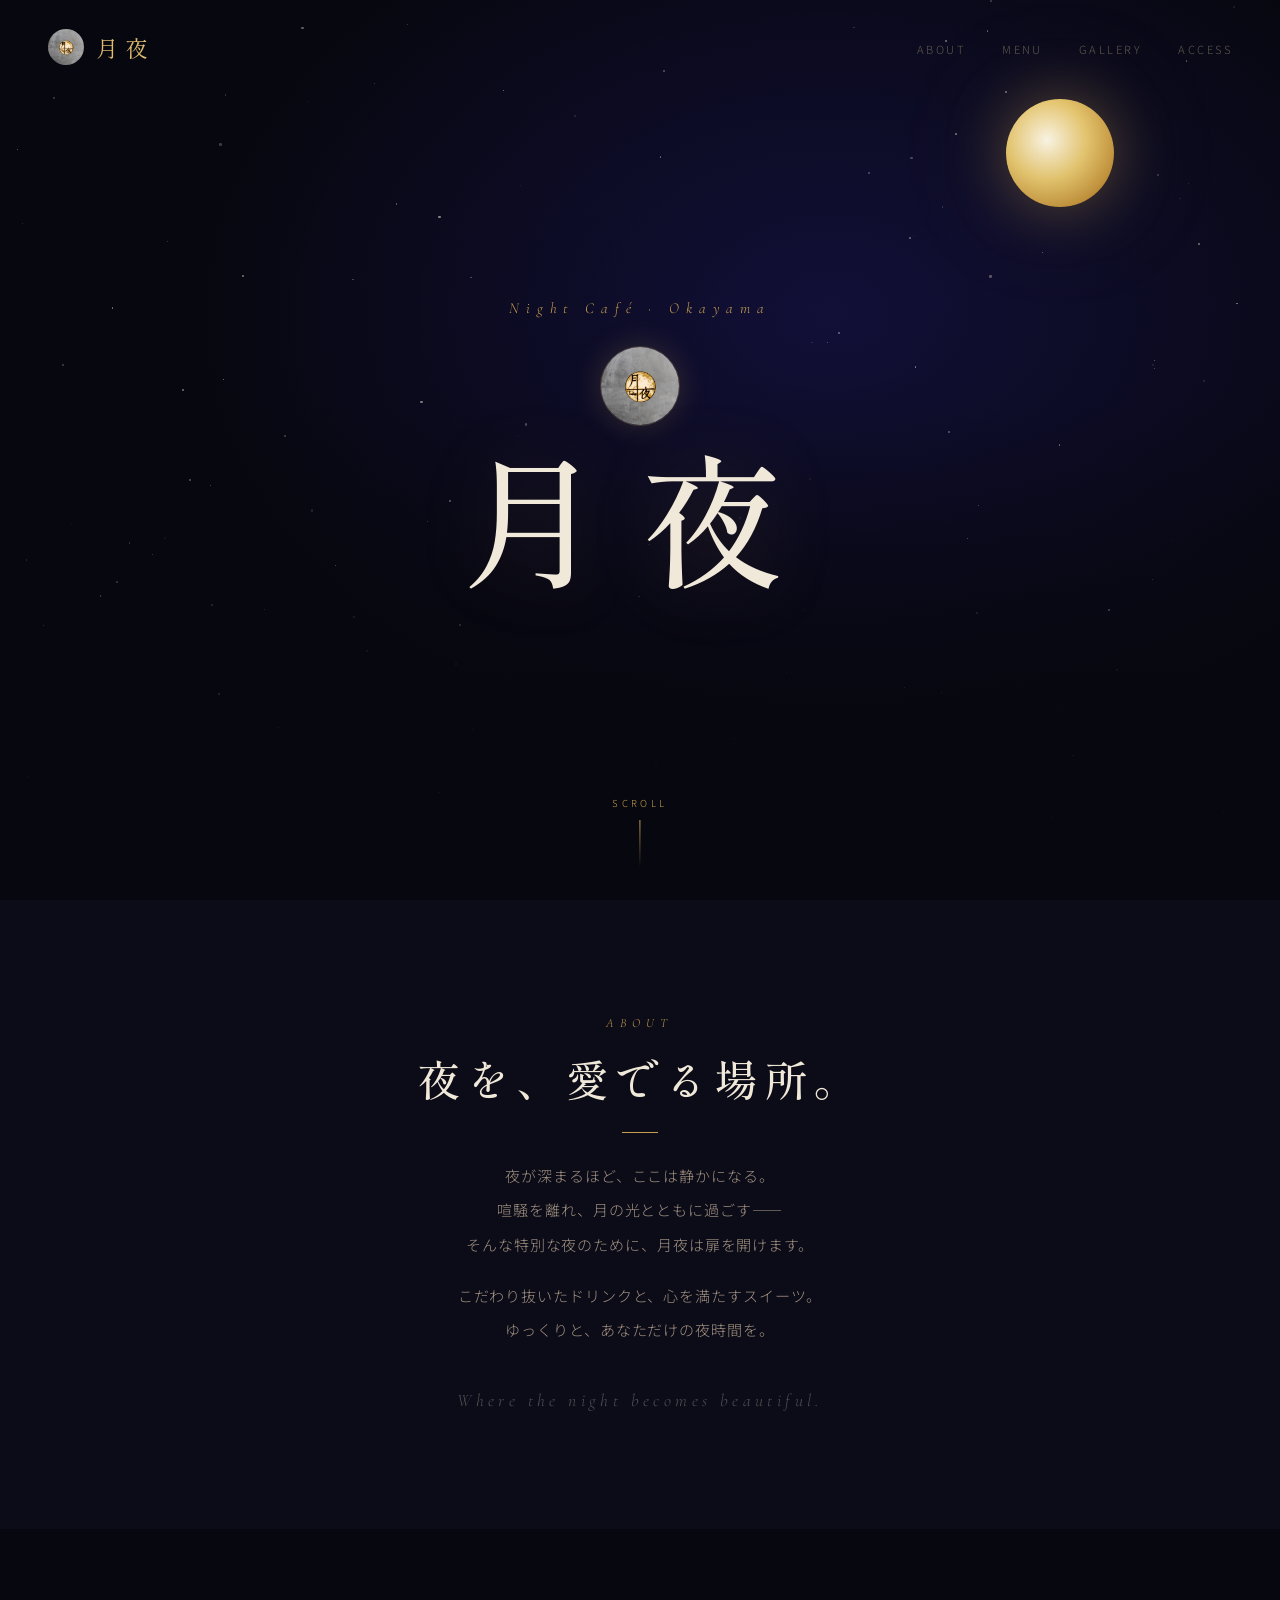
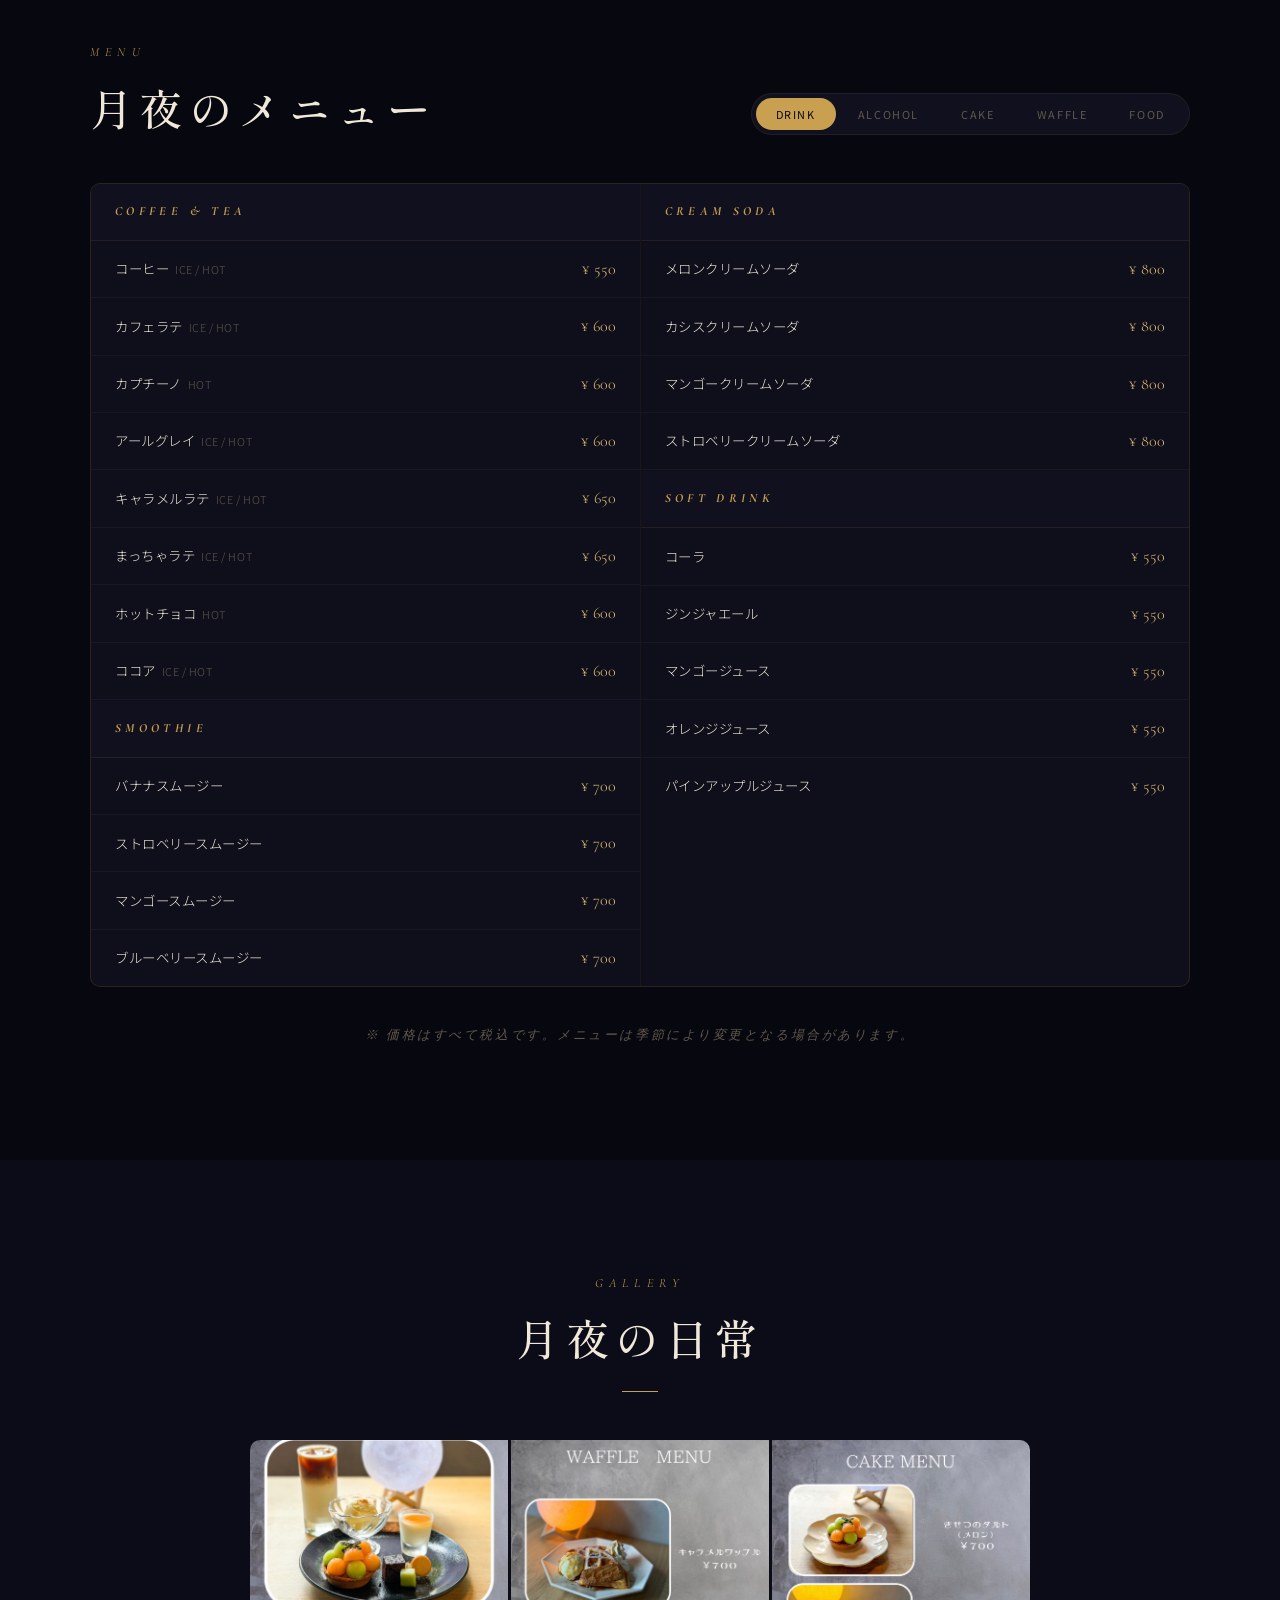
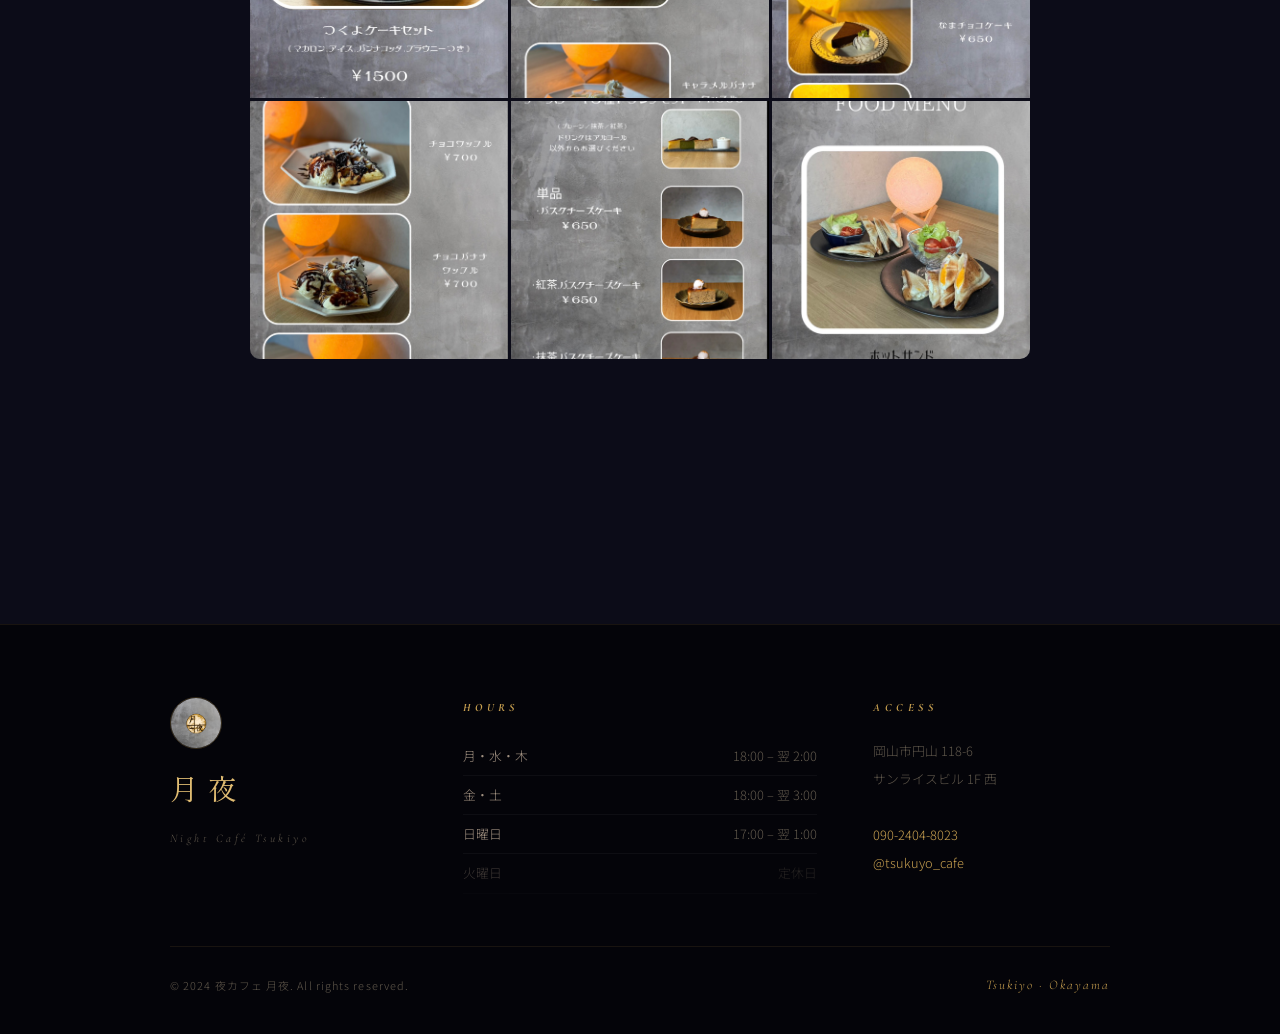
==== premium.html @ 32dd7cec "Remove tagline reading and improve mobile layout" ====
<!DOCTYPE html>
<html lang="ja">
<head>
<meta charset="UTF-8">
<meta name="viewport" content="width=device-width, initial-scale=1.0">
<title>夜カフェ 月夜 | Night Café Tsukiyo</title>
<link rel="preconnect" href="https://fonts.googleapis.com">
<link rel="preconnect" href="https://fonts.gstatic.com" crossorigin>
<link href="https://fonts.googleapis.com/css2?family=Cormorant+Garamond:ital,wght@0,300;0,400;0,500;1,300;1,400&family=Shippori+Mincho:wght@400;500;600&family=Noto+Sans+JP:wght@300;400&display=swap" rel="stylesheet">
<style>
:root {
  --bg:    #07070f;
  --bg2:   #0c0c18;
  --bg3:   #10101e;
  --card:  #0f0f1c;
  --card2: #151528;
  --gold:  #c8a050;
  --gl:    #e0bc72;
  --gd:    rgba(200,160,80,.15);
  --b:     rgba(200,160,80,.10);
  --cream: #f0e8d8;
  --muted: #60584c;
  --body:  #a09080;
  --r:     10px;
  --ease:  cubic-bezier(.4,0,.2,1);
}
*,*::before,*::after{margin:0;padding:0;box-sizing:border-box}
html{scroll-behavior:smooth}
body{background:var(--bg);color:var(--body);font-family:'Noto Sans JP',sans-serif;font-weight:300;line-height:1.9;overflow-x:hidden}
a{color:inherit;text-decoration:none}
img{display:block;width:100%;height:100%;object-fit:cover}
button{cursor:pointer;font-family:inherit;border:none;background:none}

/* NAV */
.nav{position:fixed;top:0;left:0;right:0;z-index:200;padding:26px 48px;display:flex;align-items:center;justify-content:space-between;transition:padding .4s var(--ease),background .4s var(--ease)}
.nav.scrolled{padding:14px 48px;background:rgba(7,7,15,.88);backdrop-filter:blur(20px);border-bottom:1px solid var(--b)}
.nav-logo{display:flex;align-items:center;gap:12px}
.nav-logo-img{width:36px;height:36px;border-radius:50%;object-fit:cover;flex-shrink:0}
.nav-logo-text{font-family:'Shippori Mincho',serif;font-size:1.4rem;color:var(--gl);letter-spacing:.3em}
.nav-menu{list-style:none;display:flex;gap:36px}
.nav-menu a{font-size:.7rem;letter-spacing:.22em;text-transform:uppercase;color:var(--muted);transition:color .3s}
.nav-menu a:hover{color:var(--gl)}
.nav-burger{display:none;flex-direction:column;gap:5px;padding:4px}
.nav-burger span{display:block;width:22px;height:1px;background:var(--gl);transition:all .3s}

/* MOBILE NAV */
.mob-nav{position:fixed;inset:0;z-index:190;background:rgba(7,7,15,.97);display:flex;align-items:center;justify-content:center;opacity:0;pointer-events:none;transition:opacity .35s}
.mob-nav.open{opacity:1;pointer-events:all}
.mob-nav ul{list-style:none;text-align:center}
.mob-nav li{margin:18px 0}
.mob-nav a{font-family:'Shippori Mincho',serif;font-size:1.7rem;color:var(--cream);letter-spacing:.2em;transition:color .3s}
.mob-nav a:hover{color:var(--gl)}

/* HERO */
.hero{position:relative;height:100svh;min-height:640px;display:flex;align-items:center;justify-content:center;overflow:hidden}
.hero-bg{
  position:absolute;inset:0;
  background:radial-gradient(ellipse at 65% 35%, #12103a 0%, #07070f 55%);
}
/* hero に実際の店舗写真を使う場合は上の background を削除してこちらを有効化 */
/* .hero-bg-img{position:absolute;inset:0} */
/* .hero-bg-img img{opacity:.45} */
.hero-moon{position:absolute;top:11%;right:13%;width:108px;height:108px;border-radius:50%;background:radial-gradient(circle at 38% 38%,#fff9e8,#e8c870 42%,#c89840 72%,#8a6010);box-shadow:0 0 60px rgba(200,160,80,.4),0 0 130px rgba(200,160,80,.14);animation:moonGlow 5s ease-in-out infinite}
.hero-stars{position:absolute;inset:0;pointer-events:none}
.star{position:absolute;border-radius:50%;background:#e8e0d0;animation:twinkle var(--d,3s) var(--dl,0s) ease-in-out infinite}
.hero-vignette{position:absolute;inset:0;background:linear-gradient(to bottom,rgba(7,7,15,0) 0%,rgba(7,7,15,.08) 45%,rgba(7,7,15,.8) 80%,rgba(7,7,15,1) 100%)}
.hero-content{position:relative;z-index:2;text-align:center;padding:0 24px}
.hero-en{font-family:'Cormorant Garamond',serif;font-style:italic;font-size:.95rem;letter-spacing:.45em;color:var(--gold);display:block;margin-bottom:24px;opacity:0;animation:fadeUp 1s .3s ease forwards}
.hero-logo-wrap{margin-bottom:20px;opacity:0;animation:fadeUp 1.1s .5s ease forwards}
.hero-logo-mark{width:80px;height:80px;border-radius:50%;margin:0 auto 16px;overflow:hidden;border:1px solid rgba(200,160,80,.3);box-shadow:0 0 30px rgba(200,160,80,.2)}
.hero-title{font-family:'Shippori Mincho',serif;font-weight:500;font-size:clamp(4rem,12vw,9rem);color:var(--cream);letter-spacing:.25em;line-height:1;text-shadow:0 0 80px rgba(200,160,80,.18)}
.hero-tagline{font-family:'Cormorant Garamond',serif;font-size:clamp(.9rem,2vw,1.1rem);letter-spacing:.35em;color:rgba(240,232,216,.45);margin-top:24px;opacity:0;animation:fadeUp 1.1s .8s ease forwards}
.hero-scroll{position:absolute;bottom:32px;left:50%;transform:translateX(-50%);z-index:2;display:flex;flex-direction:column;align-items:center;gap:8px;opacity:0;animation:fadeIn 1.5s 1.4s ease forwards}
.hero-scroll span{font-size:.6rem;letter-spacing:.35em;color:var(--gold);text-transform:uppercase}
.scroll-line{width:1px;height:48px;background:linear-gradient(to bottom,var(--gold),transparent);animation:scrollPulse 2.2s ease-in-out infinite}

/* SECTIONS */
.section{padding:112px 48px}
.container{max-width:1100px;margin:0 auto}
.lbl{font-family:'Cormorant Garamond',serif;font-style:italic;font-size:.78rem;letter-spacing:.5em;color:var(--gold);text-transform:uppercase;display:block;margin-bottom:14px}
.h2{font-family:'Shippori Mincho',serif;font-weight:500;font-size:clamp(1.8rem,4vw,2.7rem);color:var(--cream);letter-spacing:.15em;line-height:1.3}
.rule{width:36px;height:1px;background:var(--gold);margin:26px 0}
.rule--c{margin:26px auto}

/* reveal */
.r{opacity:0;transform:translateY(26px);transition:opacity .72s var(--ease),transform .72s var(--ease)}
.r.v{opacity:1;transform:none}
.r.d1{transition-delay:.12s}.r.d2{transition-delay:.22s}.r.d3{transition-delay:.32s}

/* ABOUT */
.about{background:var(--bg2)}
.about-inner{max-width:620px;margin:0 auto;text-align:center}
.about-body{font-size:.94rem;color:var(--body);line-height:2.3;letter-spacing:.06em}
.about-body+.about-body{margin-top:16px}
.about-en{font-family:'Cormorant Garamond',serif;font-style:italic;font-size:1.1rem;color:rgba(240,232,216,.3);letter-spacing:.25em;margin-top:36px}

/* MENU */
.menu{background:var(--bg)}
.menu-top{display:flex;align-items:flex-end;justify-content:space-between;margin-bottom:48px;flex-wrap:wrap;gap:20px}
.tabs{display:flex;gap:2px;background:var(--bg3);border:1px solid var(--b);border-radius:100px;padding:4px;flex-wrap:wrap}
.tab{padding:8px 20px;border-radius:100px;font-size:.68rem;letter-spacing:.15em;text-transform:uppercase;color:var(--muted);transition:all .3s}
.tab.on{background:var(--gold);color:var(--bg);font-weight:400}
.tab:hover:not(.on){color:var(--cream)}
.panel{display:none}.panel.on{display:block}

/* CARD GRID */
.mgrid{display:grid;grid-template-columns:repeat(3,1fr);gap:1px;background:var(--b);border:1px solid var(--b);border-radius:var(--r);overflow:hidden}
.mcard{background:var(--card);transition:background .3s}
.mcard:hover{background:var(--card2)}
.mcard-img{height:200px;overflow:hidden;position:relative;background:var(--bg3)}
.mcard-img img{transition:transform .65s var(--ease);object-position:center}
.mcard:hover .mcard-img img{transform:scale(1.07)}
.mcard-img::after{content:'';position:absolute;inset:0;background:linear-gradient(to bottom,transparent 40%,rgba(7,7,15,.72) 100%)}
.mcard-tag{position:absolute;top:12px;left:12px;z-index:1;background:var(--gold);color:var(--bg);font-size:.6rem;letter-spacing:.15em;padding:3px 10px;border-radius:100px;text-transform:uppercase}
.mcard-body{padding:18px 20px 22px}
.mcard-en{font-family:'Cormorant Garamond',serif;font-size:.67rem;letter-spacing:.28em;color:var(--gold);text-transform:uppercase;margin-bottom:5px}
.mcard-name{font-family:'Shippori Mincho',serif;font-size:1.02rem;color:var(--cream);margin-bottom:8px;letter-spacing:.08em}
.mcard-desc{font-size:.74rem;color:var(--muted);line-height:1.85;margin-bottom:12px}
.mcard-price{font-family:'Cormorant Garamond',serif;font-size:1.2rem;color:var(--gl);letter-spacing:.06em}
.mcard-price sub{font-size:.62rem;font-family:'Noto Sans JP',sans-serif;color:var(--muted);vertical-align:baseline;margin-left:3px}

/* SET CARD (wide) */
.set-card{background:var(--card);border:1px solid var(--b);border-radius:var(--r);overflow:hidden;display:grid;grid-template-columns:1.1fr 1fr;margin-bottom:1px}
.set-card:hover{background:var(--card2)}
.set-card .mcard-img{height:100%;min-height:220px}
.set-card .mcard-body{padding:28px 28px 32px;display:flex;flex-direction:column;justify-content:center}
.set-card .mcard-name{font-size:1.2rem}
.set-card .mcard-price{font-size:1.5rem}

/* DRINK / ALCOHOL LIST */
.drink-grid{display:grid;grid-template-columns:1fr 1fr;gap:1px;background:var(--b);border:1px solid var(--b);border-radius:var(--r);overflow:hidden}
.drink-col{background:var(--card)}
.drink-col-head{padding:16px 24px;background:var(--bg3);border-bottom:1px solid var(--b)}
.drink-col-head h3{font-family:'Cormorant Garamond',serif;font-style:italic;font-size:.78rem;letter-spacing:.35em;color:var(--gold);text-transform:uppercase}
.drow{display:flex;justify-content:space-between;align-items:center;padding:13px 24px;border-bottom:1px solid rgba(255,255,255,.04);transition:background .25s}
.drow:last-child{border-bottom:none}
.drow:hover{background:var(--card2)}
.drow-name{font-size:.84rem;color:var(--cream);letter-spacing:.04em}
.drow-note{font-size:.68rem;color:var(--muted);margin-left:6px}
.drow-price{font-family:'Cormorant Garamond',serif;font-size:1rem;color:var(--gl);white-space:nowrap;margin-left:12px}

/* ALCOHOL NOTE */
.alc-note{margin-top:20px;padding:18px 24px;background:var(--card);border:1px solid var(--b);border-radius:var(--r);font-size:.75rem;color:var(--muted);line-height:1.9;text-align:center}
.alc-note strong{color:var(--body)}

/* INSTAGRAM */
.insta{background:var(--bg2)}
.insta-head{text-align:center;margin-bottom:48px}
.insta-head .rule{margin:26px auto}
.igrid{display:grid;grid-template-columns:repeat(3,1fr);gap:3px;border-radius:var(--r);overflow:hidden;max-width:780px;margin:0 auto 44px}
.icell{aspect-ratio:1;overflow:hidden;position:relative;background:var(--bg3)}
.icell img{transition:transform .6s var(--ease)}
.icell:hover img{transform:scale(1.07)}
.icell-ov{position:absolute;inset:0;background:rgba(200,160,80,.12);display:flex;align-items:center;justify-content:center;opacity:0;transition:opacity .3s}
.icell:hover .icell-ov{opacity:1}
.icell-ov svg{width:24px;height:24px}
.insta-cta{text-align:center}
.insta-handle{display:block;font-family:'Cormorant Garamond',serif;font-size:1.3rem;color:var(--cream);letter-spacing:.15em;margin-bottom:22px}
.btn-insta{display:inline-flex;align-items:center;gap:10px;border:1px solid var(--gold);color:var(--gold);padding:12px 34px;border-radius:100px;font-size:.7rem;letter-spacing:.22em;text-transform:uppercase;transition:all .3s}
.btn-insta:hover{background:var(--gold);color:var(--bg)}
.btn-insta svg{width:15px;height:15px}

/* FOOTER */
footer{background:#040409;border-top:1px solid var(--b);padding:72px 48px 36px}
.foot-grid{max-width:940px;margin:0 auto;display:grid;grid-template-columns:1fr 1.5fr 1fr;gap:56px;padding-bottom:52px;border-bottom:1px solid var(--b)}
.foot-logo-img{width:52px;height:52px;border-radius:50%;object-fit:cover;margin-bottom:12px;border:1px solid rgba(200,160,80,.25)}
.foot-logo span{font-family:'Shippori Mincho',serif;font-size:1.8rem;color:var(--gl);letter-spacing:.3em;display:block;margin-bottom:4px}
.foot-logo small{font-family:'Cormorant Garamond',serif;font-style:italic;font-size:.72rem;color:var(--muted);letter-spacing:.3em}
.foot-col h4{font-family:'Cormorant Garamond',serif;font-style:italic;font-size:.7rem;letter-spacing:.4em;color:var(--gold);text-transform:uppercase;margin-bottom:18px}
.hrow{display:flex;justify-content:space-between;font-size:.8rem;padding:7px 0;border-bottom:1px solid rgba(255,255,255,.04)}
.hrow .day{color:var(--body)}.hrow .time{color:var(--muted)}.hrow.off{opacity:.35}
address{font-style:normal;font-size:.8rem;color:var(--muted);line-height:2.2}
address a{color:var(--gold);transition:opacity .3s}
address a:hover{opacity:.7}
.foot-bottom{max-width:940px;margin:26px auto 0;display:flex;justify-content:space-between;align-items:center}
.foot-bottom p{font-size:.68rem;color:var(--muted);letter-spacing:.1em}
.foot-sig{font-family:'Cormorant Garamond',serif;font-style:italic;color:var(--gold);font-size:.82rem;letter-spacing:.15em}

/* KEYFRAMES */
@keyframes fadeUp{from{opacity:0;transform:translateY(16px)}to{opacity:1;transform:none}}
@keyframes fadeIn{from{opacity:0}to{opacity:1}}
@keyframes moonGlow{0%,100%{box-shadow:0 0 50px rgba(200,160,80,.35),0 0 110px rgba(200,160,80,.12)}50%{box-shadow:0 0 85px rgba(200,160,80,.58),0 0 170px rgba(200,160,80,.2)}}
@keyframes twinkle{0%,100%{opacity:.15;transform:scale(1)}50%{opacity:1;transform:scale(1.3)}}
@keyframes scrollPulse{0%,100%{opacity:.3;height:48px}50%{opacity:1;height:62px}}

/* RESPONSIVE */
@media(max-width:900px){
  .nav{padding:16px 20px}.nav.scrolled{padding:10px 20px}
  .nav-menu{display:none}.nav-burger{display:flex}
  .section{padding:72px 20px}
  .mgrid{grid-template-columns:repeat(2,1fr)}
  .drink-grid{grid-template-columns:1fr}
  .set-card{grid-template-columns:1fr}.set-card .mcard-img{min-height:220px;max-height:240px}
  .foot-grid{grid-template-columns:1fr;gap:32px}
  .foot-bottom{flex-direction:column;gap:10px;text-align:center}
  footer{padding:52px 20px 28px}
}
@media(max-width:560px){
  .nav{padding:13px 16px}.nav.scrolled{padding:10px 16px}
  .nav-logo-text{font-size:1.2rem}
  .nav-logo-img{width:30px;height:30px}
  .section{padding:56px 16px}
  .hero-moon{width:60px;height:60px;top:8%;right:6%}
  .hero-logo-mark{width:64px;height:64px}
  .hero-en{font-size:.8rem;letter-spacing:.3em}
  .mgrid{grid-template-columns:1fr}
  .mcard-img{height:180px}
  .mcard-body{padding:14px 16px 18px}
  .mcard-desc{font-size:.72rem}
  .tabs{border-radius:14px;justify-content:center;gap:2px}
  .tab{padding:9px 13px;font-size:.63rem;min-height:40px}
  .menu-top{flex-direction:column;align-items:flex-start;gap:16px;margin-bottom:32px}
  .h2{font-size:1.6rem}
  .drink-col-head{padding:12px 16px}
  .drow{padding:12px 16px}
  .drow-name{font-size:.8rem}
  .drow-price{font-size:.9rem}
  .alc-note{padding:14px 16px;font-size:.72rem}
  .set-card .mcard-body{padding:20px 18px 24px}
  .set-card .mcard-name{font-size:1.05rem}
  .igrid{grid-template-columns:repeat(2,1fr)}
  .mob-nav a{font-size:1.4rem}
  footer{padding:44px 16px 24px}
  .foot-grid{gap:24px}
  .foot-bottom{margin-top:18px}
}
</style>
</head>
<body>

<!-- NAV -->
<nav class="nav" id="nav">
  <a href="#top" class="nav-logo">
    <img src="S__49872913.jpg" alt="月夜ロゴ" class="nav-logo-img">
    <span class="nav-logo-text">月夜</span>
  </a>
  <ul class="nav-menu">
    <li><a href="#about">About</a></li>
    <li><a href="#menu">Menu</a></li>
    <li><a href="#gallery">Gallery</a></li>
    <li><a href="#access">Access</a></li>
  </ul>
  <button class="nav-burger" id="burger" aria-label="メニュー">
    <span></span><span></span><span></span>
  </button>
</nav>

<div class="mob-nav" id="mobNav">
  <ul>
    <li><a href="#about" class="mlink">About</a></li>
    <li><a href="#menu" class="mlink">Menu</a></li>
    <li><a href="#gallery" class="mlink">Gallery</a></li>
    <li><a href="#access" class="mlink">Access</a></li>
  </ul>
</div>

<!-- HERO -->
<section class="hero" id="top">
  <div class="hero-bg"></div>
  <div class="hero-moon"></div>
  <div class="hero-stars" id="stars"></div>
  <div class="hero-vignette"></div>
  <div class="hero-content">
    <span class="hero-en">Night Café · Okayama</span>
    <div class="hero-logo-wrap">
      <div class="hero-logo-mark">
        <img src="S__49872913.jpg" alt="月夜">
      </div>
      <h1 class="hero-title">月夜</h1>
    </div>
  </div>
  <div class="hero-scroll">
    <span>Scroll</span>
    <div class="scroll-line"></div>
  </div>
</section>

<!-- ABOUT -->
<section class="about section" id="about">
  <div class="container">
    <div class="about-inner r">
      <span class="lbl">About</span>
      <h2 class="h2">夜を、愛でる場所。</h2>
      <div class="rule rule--c"></div>
      <p class="about-body">
        夜が深まるほど、ここは静かになる。<br>
        喧騒を離れ、月の光とともに過ごす——<br>
        そんな特別な夜のために、月夜は扉を開けます。
      </p>
      <p class="about-body">
        こだわり抜いたドリンクと、心を満たすスイーツ。<br>
        ゆっくりと、あなただけの夜時間を。
      </p>
      <p class="about-en">Where the night becomes beautiful.</p>
    </div>
  </div>
</section>

<!-- MENU -->
<section class="menu section" id="menu">
  <div class="container">
    <div class="menu-top">
      <div>
        <span class="lbl r">Menu</span>
        <h2 class="h2 r d1">月夜のメニュー</h2>
      </div>
      <div class="tabs r d2">
        <button class="tab on" data-t="drink">Drink</button>
        <button class="tab" data-t="alcohol">Alcohol</button>
        <button class="tab" data-t="cake">Cake</button>
        <button class="tab" data-t="waffle">Waffle</button>
        <button class="tab" data-t="food">Food</button>
      </div>
    </div>

    <!-- ── DRINK ── -->
    <div class="panel on" id="p-drink">
      <div class="drink-grid">
        <div class="drink-col">
          <div class="drink-col-head"><h3>Coffee &amp; Tea</h3></div>
          <div class="drow"><span class="drow-name">コーヒー<span class="drow-note">ICE / HOT</span></span><span class="drow-price">¥ 550</span></div>
          <div class="drow"><span class="drow-name">カフェラテ<span class="drow-note">ICE / HOT</span></span><span class="drow-price">¥ 600</span></div>
          <div class="drow"><span class="drow-name">カプチーノ<span class="drow-note">HOT</span></span><span class="drow-price">¥ 600</span></div>
          <div class="drow"><span class="drow-name">アールグレイ<span class="drow-note">ICE / HOT</span></span><span class="drow-price">¥ 600</span></div>
          <div class="drow"><span class="drow-name">キャラメルラテ<span class="drow-note">ICE / HOT</span></span><span class="drow-price">¥ 650</span></div>
          <div class="drow"><span class="drow-name">まっちゃラテ<span class="drow-note">ICE / HOT</span></span><span class="drow-price">¥ 650</span></div>
          <div class="drow"><span class="drow-name">ホットチョコ<span class="drow-note">HOT</span></span><span class="drow-price">¥ 600</span></div>
          <div class="drow"><span class="drow-name">ココア<span class="drow-note">ICE / HOT</span></span><span class="drow-price">¥ 600</span></div>
          <div class="drink-col-head" style="margin-top:1px"><h3>Smoothie</h3></div>
          <div class="drow"><span class="drow-name">バナナスムージー</span><span class="drow-price">¥ 700</span></div>
          <div class="drow"><span class="drow-name">ストロベリースムージー</span><span class="drow-price">¥ 700</span></div>
          <div class="drow"><span class="drow-name">マンゴースムージー</span><span class="drow-price">¥ 700</span></div>
          <div class="drow"><span class="drow-name">ブルーベリースムージー</span><span class="drow-price">¥ 700</span></div>
        </div>
        <div class="drink-col">
          <div class="drink-col-head"><h3>Cream Soda</h3></div>
          <div class="drow"><span class="drow-name">メロンクリームソーダ</span><span class="drow-price">¥ 800</span></div>
          <div class="drow"><span class="drow-name">カシスクリームソーダ</span><span class="drow-price">¥ 800</span></div>
          <div class="drow"><span class="drow-name">マンゴークリームソーダ</span><span class="drow-price">¥ 800</span></div>
          <div class="drow"><span class="drow-name">ストロベリークリームソーダ</span><span class="drow-price">¥ 800</span></div>
          <div class="drink-col-head" style="margin-top:1px"><h3>Soft Drink</h3></div>
          <div class="drow"><span class="drow-name">コーラ</span><span class="drow-price">¥ 550</span></div>
          <div class="drow"><span class="drow-name">ジンジャエール</span><span class="drow-price">¥ 550</span></div>
          <div class="drow"><span class="drow-name">マンゴージュース</span><span class="drow-price">¥ 550</span></div>
          <div class="drow"><span class="drow-name">オレンジジュース</span><span class="drow-price">¥ 550</span></div>
          <div class="drow"><span class="drow-name">パインアップルジュース</span><span class="drow-price">¥ 550</span></div>
        </div>
      </div>
    </div>

    <!-- ── ALCOHOL ── -->
    <div class="panel" id="p-alcohol">
      <div class="drink-grid">
        <div class="drink-col">
          <div class="drink-col-head"><h3>Whisky &amp; Highball</h3></div>
          <div class="drow"><span class="drow-name">角ハイボール</span><span class="drow-price">¥ 700</span></div>
          <div class="drow"><span class="drow-name">マッカラン 12年</span><span class="drow-price">¥ 1,300</span></div>
          <div class="drow"><span class="drow-name">ラフロイグ 10年</span><span class="drow-price">¥ 1,100</span></div>
          <div class="drink-col-head" style="margin-top:1px"><h3>Cocktail</h3></div>
          <div class="drow"><span class="drow-name">カシスオレンジ</span><span class="drow-price">¥ 700</span></div>
          <div class="drow"><span class="drow-name">ファジーネーブル</span><span class="drow-price">¥ 700</span></div>
          <div class="drow"><span class="drow-name">モーツァルトミルク</span><span class="drow-price">¥ 700</span></div>
          <div class="drow"><span class="drow-name">ストロベリーミルク</span><span class="drow-price">¥ 700</span></div>
        </div>
        <div class="drink-col">
          <div class="drink-col-head"><h3>Sour &amp; Milk</h3></div>
          <div class="drow"><span class="drow-name">ライチソーダ</span><span class="drow-price">¥ 700</span></div>
          <div class="drow"><span class="drow-name">バナナミルク</span><span class="drow-price">¥ 700</span></div>
          <div class="drow"><span class="drow-name">ティーミルク</span><span class="drow-price">¥ 700</span></div>
          <div class="drow"><span class="drow-name">まっちゃミルク</span><span class="drow-price">¥ 700</span></div>
          <div class="drow"><span class="drow-name">メロンソーダ</span><span class="drow-price">¥ 700</span></div>
        </div>
      </div>
      <p class="alc-note">
        <strong>割り物について：</strong>水 / 炭酸 / オレンジ / ジンジャエール / コーラ / ミルク / マンゴー / パインアップル など各種ございます。<br>
        お気軽にお申し付けください。全てのメニューにアルコールが含まれています。
      </p>
    </div>

    <!-- ── CAKE ── -->
    <div class="panel" id="p-cake">
      <!-- つくよケーキセット (wide) -->
      <div class="set-card r">
        <div class="mcard-img">
          <img src="S__49872915.jpg" alt="つくよケーキセット" style="object-position:center top">
        </div>
        <div class="mcard-body">
          <span class="mcard-tag">Signature Set</span>
          <p class="mcard-en" style="margin-top:8px">Tsukuyo Cake Set</p>
          <h3 class="mcard-name">つくよケーキセット</h3>
          <p class="mcard-desc">マカロン・アイス・パンナコッタ・ブラウニーつき。<br>ケーキは季節のタルト / バスクチーズケーキ / 生チョコケーキよりお選びください。<br>ドリンクはコーヒー・ラテ・ソーダ等各種付き。</p>
          <p class="mcard-price">¥ 1,500</p>
        </div>
      </div>
      <!-- チーズケーキ3種セット (wide) -->
      <div class="set-card r" style="margin-top:1px">
        <div class="mcard-img">
          <img src="S__49872916.jpg" alt="チーズケーキ3種" style="object-position:center 30%">
        </div>
        <div class="mcard-body">
          <span class="mcard-tag">Set</span>
          <p class="mcard-en" style="margin-top:8px">Cheesecake &amp; Drink Set</p>
          <h3 class="mcard-name">チーズケーキ3種ドリンクセット</h3>
          <p class="mcard-desc">プレーン / 抹茶 / 紅茶の3種類が楽しめるセット。<br>ドリンクはアルコール以外からお選びください。</p>
          <p class="mcard-price">¥ 1,600</p>
        </div>
      </div>
      <!-- 単品 3種 -->
      <div class="mgrid" style="margin-top:1px">
        <div class="mcard r">
          <div class="mcard-img">
            <img src="S__49872914.jpg" alt="きせつのタルト" style="object-position:center 10%">
          </div>
          <div class="mcard-body">
            <p class="mcard-en">Seasonal Tart</p>
            <h3 class="mcard-name">きせつのタルト（メロン）</h3>
            <p class="mcard-desc">旬のフルーツを使った季節限定タルト。見た目も鮮やかな月夜の一皿。</p>
            <p class="mcard-price">¥ 700</p>
          </div>
        </div>
        <div class="mcard r d1">
          <div class="mcard-img">
            <img src="S__49872914.jpg" alt="なまチョコケーキ" style="object-position:center 50%">
          </div>
          <div class="mcard-body">
            <p class="mcard-en">Raw Chocolate Cake</p>
            <h3 class="mcard-name">なまチョコケーキ</h3>
            <p class="mcard-desc">とろけるような口溶けの生チョコレートケーキ。濃厚な甘さが夜に染みる。</p>
            <p class="mcard-price">¥ 650</p>
          </div>
        </div>
        <div class="mcard r d2">
          <div class="mcard-img">
            <img src="S__49872916.jpg" alt="バスクチーズケーキ" style="object-position:center 55%">
          </div>
          <div class="mcard-body">
            <p class="mcard-en">Basque Cheesecake</p>
            <h3 class="mcard-name">バスクチーズケーキ</h3>
            <p class="mcard-desc">表面をしっかり焼き上げたバスク風チーズケーキ。プレーン・抹茶・紅茶の3種。</p>
            <p class="mcard-price">¥ 650 <sub>各</sub></p>
          </div>
        </div>
      </div>
    </div>

    <!-- ── WAFFLE ── -->
    <div class="panel" id="p-waffle">
      <div class="mgrid">
        <div class="mcard r">
          <div class="mcard-img">
            <img src="S__49872917.jpg" alt="キャラメルワッフル" style="object-position:center 20%">
          </div>
          <div class="mcard-body">
            <p class="mcard-en">Caramel Waffle</p>
            <h3 class="mcard-name">キャラメルワッフル</h3>
            <p class="mcard-desc">香ばしいキャラメルソースとバニラアイスが絶妙にマッチした定番ワッフル。</p>
            <p class="mcard-price">¥ 700</p>
          </div>
        </div>
        <div class="mcard r d1">
          <div class="mcard-img">
            <img src="S__49872917.jpg" alt="キャラメルバナナワッフル" style="object-position:center 75%">
          </div>
          <div class="mcard-body">
            <p class="mcard-en">Caramel Banana Waffle</p>
            <h3 class="mcard-name">キャラメルバナナワッフル</h3>
            <p class="mcard-desc">キャラメルソースに甘熟バナナをトッピング。甘さと食感のハーモニー。</p>
            <p class="mcard-price">¥ 700</p>
          </div>
        </div>
        <div class="mcard r d2">
          <div class="mcard-img">
            <img src="S__49872918.jpg" alt="チョコワッフル" style="object-position:center 10%">
          </div>
          <div class="mcard-body">
            <p class="mcard-en">Chocolate Waffle</p>
            <h3 class="mcard-name">チョコワッフル</h3>
            <p class="mcard-desc">濃厚チョコレートソースたっぷりのリッチなワッフル。甘党に贈る夜の一皿。</p>
            <p class="mcard-price">¥ 700</p>
          </div>
        </div>
        <div class="mcard r">
          <div class="mcard-img">
            <img src="S__49872918.jpg" alt="チョコバナナワッフル" style="object-position:center 45%">
          </div>
          <div class="mcard-body">
            <p class="mcard-en">Chocolate Banana Waffle</p>
            <h3 class="mcard-name">チョコバナナワッフル</h3>
            <p class="mcard-desc">チョコとバナナの王道の組み合わせ。アイスとの三重奏が止まらない美味しさ。</p>
            <p class="mcard-price">¥ 700</p>
          </div>
        </div>
        <div class="mcard r d1">
          <div class="mcard-img">
            <img src="S__49872918.jpg" alt="メープルワッフル" style="object-position:center 82%">
          </div>
          <div class="mcard-body">
            <p class="mcard-en">Maple Waffle</p>
            <h3 class="mcard-name">メープルワッフル</h3>
            <p class="mcard-desc">メープルシロップとバニラアイスのシンプルで優しい甘さ。夜にじんわりと沁みる。</p>
            <p class="mcard-price">¥ 650</p>
          </div>
        </div>
      </div>
    </div>

    <!-- ── FOOD ── -->
    <div class="panel" id="p-food">
      <div class="set-card r" style="max-width:680px">
        <div class="mcard-img">
          <img src="S__49872919.jpg" alt="ホットサンド" style="object-position:center 40%">
        </div>
        <div class="mcard-body">
          <p class="mcard-en">Hot Sandwich</p>
          <h3 class="mcard-name">ホットサンド</h3>
          <p class="mcard-desc">
            ツナ / ベーコンエッグの2種類からお選びください。<br>
            サラダ付き。夜の小腹をやさしく満たす月夜のフード。
          </p>
          <p class="mcard-price">¥ 650</p>
        </div>
      </div>
    </div>

    <p style="text-align:center;margin-top:36px;font-family:'Cormorant Garamond',serif;font-style:italic;font-size:.8rem;color:var(--muted);letter-spacing:.2em">
      ※ 価格はすべて税込です。メニューは季節により変更となる場合があります。
    </p>
  </div>
</section>

<!-- INSTAGRAM -->
<section class="insta section" id="gallery">
  <div class="container">
    <div class="insta-head r">
      <span class="lbl">Gallery</span>
      <h2 class="h2">月夜の日常</h2>
      <div class="rule rule--c"></div>
    </div>
    <div class="igrid r d1">
      <!-- ★ 実際のInstagram写真に差し替えてください -->
      <div class="icell"><img src="S__49872915.jpg" alt="つくよケーキセット" style="object-position:center 30%"><div class="icell-ov"><svg viewBox="0 0 24 24" fill="white"><path d="M12 2.163c3.204 0 3.584.012 4.85.07 3.252.148 4.771 1.691 4.919 4.919.058 1.265.069 1.645.069 4.849 0 3.205-.012 3.584-.069 4.849-.149 3.225-1.664 4.771-4.919 4.919-1.266.058-1.644.07-4.85.07-3.204 0-3.584-.012-4.849-.07-3.26-.149-4.771-1.699-4.919-4.92-.058-1.265-.07-1.644-.07-4.849 0-3.204.013-3.583.07-4.849.149-3.227 1.664-4.771 4.919-4.919 1.266-.057 1.645-.069 4.849-.069zm0-2.163c-3.259 0-3.667.014-4.947.072-4.358.2-6.78 2.618-6.98 6.98-.059 1.281-.073 1.689-.073 4.948 0 3.259.014 3.668.072 4.948.2 4.358 2.618 6.78 6.98 6.98 1.281.058 1.689.072 4.948.072 3.259 0 3.668-.014 4.948-.072 4.354-.2 6.782-2.618 6.979-6.98.059-1.28.073-1.689.073-4.948 0-3.259-.014-3.667-.072-4.947-.196-4.354-2.617-6.78-6.979-6.98-1.281-.059-1.69-.073-4.949-.073zm0 5.838c-3.403 0-6.162 2.759-6.162 6.162s2.759 6.163 6.162 6.163 6.162-2.759 6.162-6.163c0-3.403-2.759-6.162-6.162-6.162zm0 10.162c-2.209 0-4-1.79-4-4 0-2.209 1.791-4 4-4s4 1.791 4 4c0 2.21-1.791 4-4 4zm6.406-11.845c-.796 0-1.441.645-1.441 1.44s.645 1.44 1.441 1.44c.795 0 1.439-.645 1.439-1.44s-.644-1.44-1.439-1.44z"/></svg></div></div>
      <div class="icell"><img src="S__49872917.jpg" alt="キャラメルワッフル" style="object-position:center 20%"><div class="icell-ov"><svg viewBox="0 0 24 24" fill="white"><path d="M12 2.163c3.204 0 3.584.012 4.85.07 3.252.148 4.771 1.691 4.919 4.919.058 1.265.069 1.645.069 4.849 0 3.205-.012 3.584-.069 4.849-.149 3.225-1.664 4.771-4.919 4.919-1.266.058-1.644.07-4.85.07-3.204 0-3.584-.012-4.849-.07-3.26-.149-4.771-1.699-4.919-4.92-.058-1.265-.07-1.644-.07-4.849 0-3.204.013-3.583.07-4.849.149-3.227 1.664-4.771 4.919-4.919 1.266-.057 1.645-.069 4.849-.069zm0-2.163c-3.259 0-3.667.014-4.947.072-4.358.2-6.78 2.618-6.98 6.98-.059 1.281-.073 1.689-.073 4.948 0 3.259.014 3.668.072 4.948.2 4.358 2.618 6.78 6.98 6.98 1.281.058 1.689.072 4.948.072 3.259 0 3.668-.014 4.948-.072 4.354-.2 6.782-2.618 6.979-6.98.059-1.28.073-1.689.073-4.948 0-3.259-.014-3.667-.072-4.947-.196-4.354-2.617-6.78-6.979-6.98-1.281-.059-1.69-.073-4.949-.073zm0 5.838c-3.403 0-6.162 2.759-6.162 6.162s2.759 6.163 6.162 6.163 6.162-2.759 6.162-6.163c0-3.403-2.759-6.162-6.162-6.162zm0 10.162c-2.209 0-4-1.79-4-4 0-2.209 1.791-4 4-4s4 1.791 4 4c0 2.21-1.791 4-4 4zm6.406-11.845c-.796 0-1.441.645-1.441 1.44s.645 1.44 1.441 1.44c.795 0 1.439-.645 1.439-1.44s-.644-1.44-1.439-1.44z"/></svg></div></div>
      <div class="icell"><img src="S__49872914.jpg" alt="ケーキメニュー" style="object-position:center 15%"><div class="icell-ov"><svg viewBox="0 0 24 24" fill="white"><path d="M12 2.163c3.204 0 3.584.012 4.85.07 3.252.148 4.771 1.691 4.919 4.919.058 1.265.069 1.645.069 4.849 0 3.205-.012 3.584-.069 4.849-.149 3.225-1.664 4.771-4.919 4.919-1.266.058-1.644.07-4.85.07-3.204 0-3.584-.012-4.849-.07-3.26-.149-4.771-1.699-4.919-4.92-.058-1.265-.07-1.644-.07-4.849 0-3.204.013-3.583.07-4.849.149-3.227 1.664-4.771 4.919-4.919 1.266-.057 1.645-.069 4.849-.069zm0-2.163c-3.259 0-3.667.014-4.947.072-4.358.2-6.78 2.618-6.98 6.98-.059 1.281-.073 1.689-.073 4.948 0 3.259.014 3.668.072 4.948.2 4.358 2.618 6.78 6.98 6.98 1.281.058 1.689.072 4.948.072 3.259 0 3.668-.014 4.948-.072 4.354-.2 6.782-2.618 6.979-6.98.059-1.28.073-1.689.073-4.948 0-3.259-.014-3.667-.072-4.947-.196-4.354-2.617-6.78-6.979-6.98-1.281-.059-1.69-.073-4.949-.073zm0 5.838c-3.403 0-6.162 2.759-6.162 6.162s2.759 6.163 6.162 6.163 6.162-2.759 6.162-6.163c0-3.403-2.759-6.162-6.162-6.162zm0 10.162c-2.209 0-4-1.79-4-4 0-2.209 1.791-4 4-4s4 1.791 4 4c0 2.21-1.791 4-4 4zm6.406-11.845c-.796 0-1.441.645-1.441 1.44s.645 1.44 1.441 1.44c.795 0 1.439-.645 1.439-1.44s-.644-1.44-1.439-1.44z"/></svg></div></div>
      <div class="icell"><img src="S__49872918.jpg" alt="ワッフル" style="object-position:center 15%"><div class="icell-ov"><svg viewBox="0 0 24 24" fill="white"><path d="M12 2.163c3.204 0 3.584.012 4.85.07 3.252.148 4.771 1.691 4.919 4.919.058 1.265.069 1.645.069 4.849 0 3.205-.012 3.584-.069 4.849-.149 3.225-1.664 4.771-4.919 4.919-1.266.058-1.644.07-4.85.07-3.204 0-3.584-.012-4.849-.07-3.26-.149-4.771-1.699-4.919-4.92-.058-1.265-.07-1.644-.07-4.849 0-3.204.013-3.583.07-4.849.149-3.227 1.664-4.771 4.919-4.919 1.266-.057 1.645-.069 4.849-.069zm0-2.163c-3.259 0-3.667.014-4.947.072-4.358.2-6.78 2.618-6.98 6.98-.059 1.281-.073 1.689-.073 4.948 0 3.259.014 3.668.072 4.948.2 4.358 2.618 6.78 6.98 6.98 1.281.058 1.689.072 4.948.072 3.259 0 3.668-.014 4.948-.072 4.354-.2 6.782-2.618 6.979-6.98.059-1.28.073-1.689.073-4.948 0-3.259-.014-3.667-.072-4.947-.196-4.354-2.617-6.78-6.979-6.98-1.281-.059-1.69-.073-4.949-.073zm0 5.838c-3.403 0-6.162 2.759-6.162 6.162s2.759 6.163 6.162 6.163 6.162-2.759 6.162-6.163c0-3.403-2.759-6.162-6.162-6.162zm0 10.162c-2.209 0-4-1.79-4-4 0-2.209 1.791-4 4-4s4 1.791 4 4c0 2.21-1.791 4-4 4zm6.406-11.845c-.796 0-1.441.645-1.441 1.44s.645 1.44 1.441 1.44c.795 0 1.439-.645 1.439-1.44s-.644-1.44-1.439-1.44z"/></svg></div></div>
      <div class="icell"><img src="S__49872916.jpg" alt="チーズケーキ" style="object-position:center 55%"><div class="icell-ov"><svg viewBox="0 0 24 24" fill="white"><path d="M12 2.163c3.204 0 3.584.012 4.85.07 3.252.148 4.771 1.691 4.919 4.919.058 1.265.069 1.645.069 4.849 0 3.205-.012 3.584-.069 4.849-.149 3.225-1.664 4.771-4.919 4.919-1.266.058-1.644.07-4.85.07-3.204 0-3.584-.012-4.849-.07-3.26-.149-4.771-1.699-4.919-4.92-.058-1.265-.07-1.644-.07-4.849 0-3.204.013-3.583.07-4.849.149-3.227 1.664-4.771 4.919-4.919 1.266-.057 1.645-.069 4.849-.069zm0-2.163c-3.259 0-3.667.014-4.947.072-4.358.2-6.78 2.618-6.98 6.98-.059 1.281-.073 1.689-.073 4.948 0 3.259.014 3.668.072 4.948.2 4.358 2.618 6.78 6.98 6.98 1.281.058 1.689.072 4.948.072 3.259 0 3.668-.014 4.948-.072 4.354-.2 6.782-2.618 6.979-6.98.059-1.28.073-1.689.073-4.948 0-3.259-.014-3.667-.072-4.947-.196-4.354-2.617-6.78-6.979-6.98-1.281-.059-1.69-.073-4.949-.073zm0 5.838c-3.403 0-6.162 2.759-6.162 6.162s2.759 6.163 6.162 6.163 6.162-2.759 6.162-6.163c0-3.403-2.759-6.162-6.162-6.162zm0 10.162c-2.209 0-4-1.79-4-4 0-2.209 1.791-4 4-4s4 1.791 4 4c0 2.21-1.791 4-4 4zm6.406-11.845c-.796 0-1.441.645-1.441 1.44s.645 1.44 1.441 1.44c.795 0 1.439-.645 1.439-1.44s-.644-1.44-1.439-1.44z"/></svg></div></div>
      <div class="icell"><img src="S__49872919.jpg" alt="ホットサンド" style="object-position:center 40%"><div class="icell-ov"><svg viewBox="0 0 24 24" fill="white"><path d="M12 2.163c3.204 0 3.584.012 4.85.07 3.252.148 4.771 1.691 4.919 4.919.058 1.265.069 1.645.069 4.849 0 3.205-.012 3.584-.069 4.849-.149 3.225-1.664 4.771-4.919 4.919-1.266.058-1.644.07-4.85.07-3.204 0-3.584-.012-4.849-.07-3.26-.149-4.771-1.699-4.919-4.92-.058-1.265-.07-1.644-.07-4.849 0-3.204.013-3.583.07-4.849.149-3.227 1.664-4.771 4.919-4.919 1.266-.057 1.645-.069 4.849-.069zm0-2.163c-3.259 0-3.667.014-4.947.072-4.358.2-6.78 2.618-6.98 6.98-.059 1.281-.073 1.689-.073 4.948 0 3.259.014 3.668.072 4.948.2 4.358 2.618 6.78 6.98 6.98 1.281.058 1.689.072 4.948.072 3.259 0 3.668-.014 4.948-.072 4.354-.2 6.782-2.618 6.979-6.98.059-1.28.073-1.689.073-4.948 0-3.259-.014-3.667-.072-4.947-.196-4.354-2.617-6.78-6.979-6.98-1.281-.059-1.69-.073-4.949-.073zm0 5.838c-3.403 0-6.162 2.759-6.162 6.162s2.759 6.163 6.162 6.163 6.162-2.759 6.162-6.163c0-3.403-2.759-6.162-6.162-6.162zm0 10.162c-2.209 0-4-1.79-4-4 0-2.209 1.791-4 4-4s4 1.791 4 4c0 2.21-1.791 4-4 4zm6.406-11.845c-.796 0-1.441.645-1.441 1.44s.645 1.44 1.441 1.44c.795 0 1.439-.645 1.439-1.44s-.644-1.44-1.439-1.44z"/></svg></div></div>
    </div>
    <div class="insta-cta r d2">
      <span class="insta-handle">@tsukuyo_cafe</span>
      <a href="https://www.instagram.com/tsukuyo_cafe/" target="_blank" rel="noopener" class="btn-insta">
        <svg viewBox="0 0 24 24" fill="currentColor"><path d="M12 2.163c3.204 0 3.584.012 4.85.07 3.252.148 4.771 1.691 4.919 4.919.058 1.265.069 1.645.069 4.849 0 3.205-.012 3.584-.069 4.849-.149 3.225-1.664 4.771-4.919 4.919-1.266.058-1.644.07-4.85.07-3.204 0-3.584-.012-4.849-.07-3.26-.149-4.771-1.699-4.919-4.92-.058-1.265-.07-1.644-.07-4.849 0-3.204.013-3.583.07-4.849.149-3.227 1.664-4.771 4.919-4.919 1.266-.057 1.645-.069 4.849-.069zm0-2.163c-3.259 0-3.667.014-4.947.072-4.358.2-6.78 2.618-6.98 6.98-.059 1.281-.073 1.689-.073 4.948 0 3.259.014 3.668.072 4.948.2 4.358 2.618 6.78 6.98 6.98 1.281.058 1.689.072 4.948.072 3.259 0 3.668-.014 4.948-.072 4.354-.2 6.782-2.618 6.979-6.98.059-1.28.073-1.689.073-4.948 0-3.259-.014-3.667-.072-4.947-.196-4.354-2.617-6.78-6.979-6.98-1.281-.059-1.69-.073-4.949-.073zm0 5.838c-3.403 0-6.162 2.759-6.162 6.162s2.759 6.163 6.162 6.163 6.162-2.759 6.162-6.163c0-3.403-2.759-6.162-6.162-6.162zm0 10.162c-2.209 0-4-1.79-4-4 0-2.209 1.791-4 4-4s4 1.791 4 4c0 2.21-1.791 4-4 4zm6.406-11.845c-.796 0-1.441.645-1.441 1.44s.645 1.44 1.441 1.44c.795 0 1.439-.645 1.439-1.44s-.644-1.44-1.439-1.44z"/></svg>
        Follow on Instagram
      </a>
    </div>
  </div>
</section>

<!-- FOOTER -->
<footer id="access">
  <div class="foot-grid">
    <div class="foot-logo">
      <img src="S__49872913.jpg" alt="月夜ロゴ" class="foot-logo-img">
      <span>月夜</span>
      <small>Night Café Tsukiyo</small>
    </div>
    <div class="foot-col">
      <h4>Hours</h4>
      <div class="hrow"><span class="day">月・水・木</span><span class="time">18:00 – 翌 2:00</span></div>
      <div class="hrow"><span class="day">金・土</span><span class="time">18:00 – 翌 3:00</span></div>
      <div class="hrow"><span class="day">日曜日</span><span class="time">17:00 – 翌 1:00</span></div>
      <div class="hrow off"><span class="day">火曜日</span><span class="time">定休日</span></div>
    </div>
    <div class="foot-col">
      <h4>Access</h4>
      <address>
        岡山市円山 118-6<br>
        サンライスビル 1F 西<br><br>
        <a href="tel:090-2404-8023">090-2404-8023</a><br>
        <a href="https://www.instagram.com/tsukuyo_cafe/" target="_blank">@tsukuyo_cafe</a>
      </address>
    </div>
  </div>
  <div class="foot-bottom">
    <p>© 2024 夜カフェ 月夜. All rights reserved.</p>
    <span class="foot-sig">Tsukiyo · Okayama</span>
  </div>
</footer>

<script>
// Stars
(function(){
  const c=document.getElementById('stars');
  for(let i=0;i<120;i++){
    const s=document.createElement('div'),sz=Math.random()*2+.5;
    s.className='star';
    s.style.cssText=`width:${sz}px;height:${sz}px;top:${Math.random()*100}%;left:${Math.random()*100}%;--d:${(Math.random()*4+2).toFixed(1)}s;--dl:${(Math.random()*3).toFixed(1)}s;opacity:${(Math.random()*.5+.1).toFixed(2)}`;
    c.appendChild(s);
  }
})();

// Nav
const nav=document.getElementById('nav');
window.addEventListener('scroll',()=>nav.classList.toggle('scrolled',scrollY>60),{passive:true});

// Parallax moon
const moon=document.querySelector('.hero-moon');
window.addEventListener('scroll',()=>{moon.style.transform=`translateY(${scrollY*.12}px)`},{passive:true});

// Reveal
const io=new IntersectionObserver(es=>{
  es.forEach(e=>{if(e.isIntersecting){e.target.classList.add('v');io.unobserve(e.target)}});
},{threshold:.07,rootMargin:'0px 0px -40px 0px'});
document.querySelectorAll('.r').forEach(el=>io.observe(el));

// Tabs
document.querySelectorAll('.tab').forEach(btn=>{
  btn.addEventListener('click',()=>{
    document.querySelectorAll('.tab').forEach(b=>b.classList.remove('on'));
    document.querySelectorAll('.panel').forEach(p=>p.classList.remove('on'));
    btn.classList.add('on');
    const panel=document.getElementById('p-'+btn.dataset.t);
    panel.classList.add('on');
    panel.querySelectorAll('.r:not(.v)').forEach((el,i)=>{
      setTimeout(()=>el.classList.add('v'),i*55);
    });
  });
});

// Mobile nav
const burger=document.getElementById('burger');
const mobNav=document.getElementById('mobNav');
burger.addEventListener('click',()=>{
  mobNav.classList.toggle('open');
  document.body.style.overflow=mobNav.classList.contains('open')?'hidden':'';
});
document.querySelectorAll('.mlink').forEach(a=>{
  a.addEventListener('click',()=>{mobNav.classList.remove('open');document.body.style.overflow='';});
});
</script>
</body>
</html>
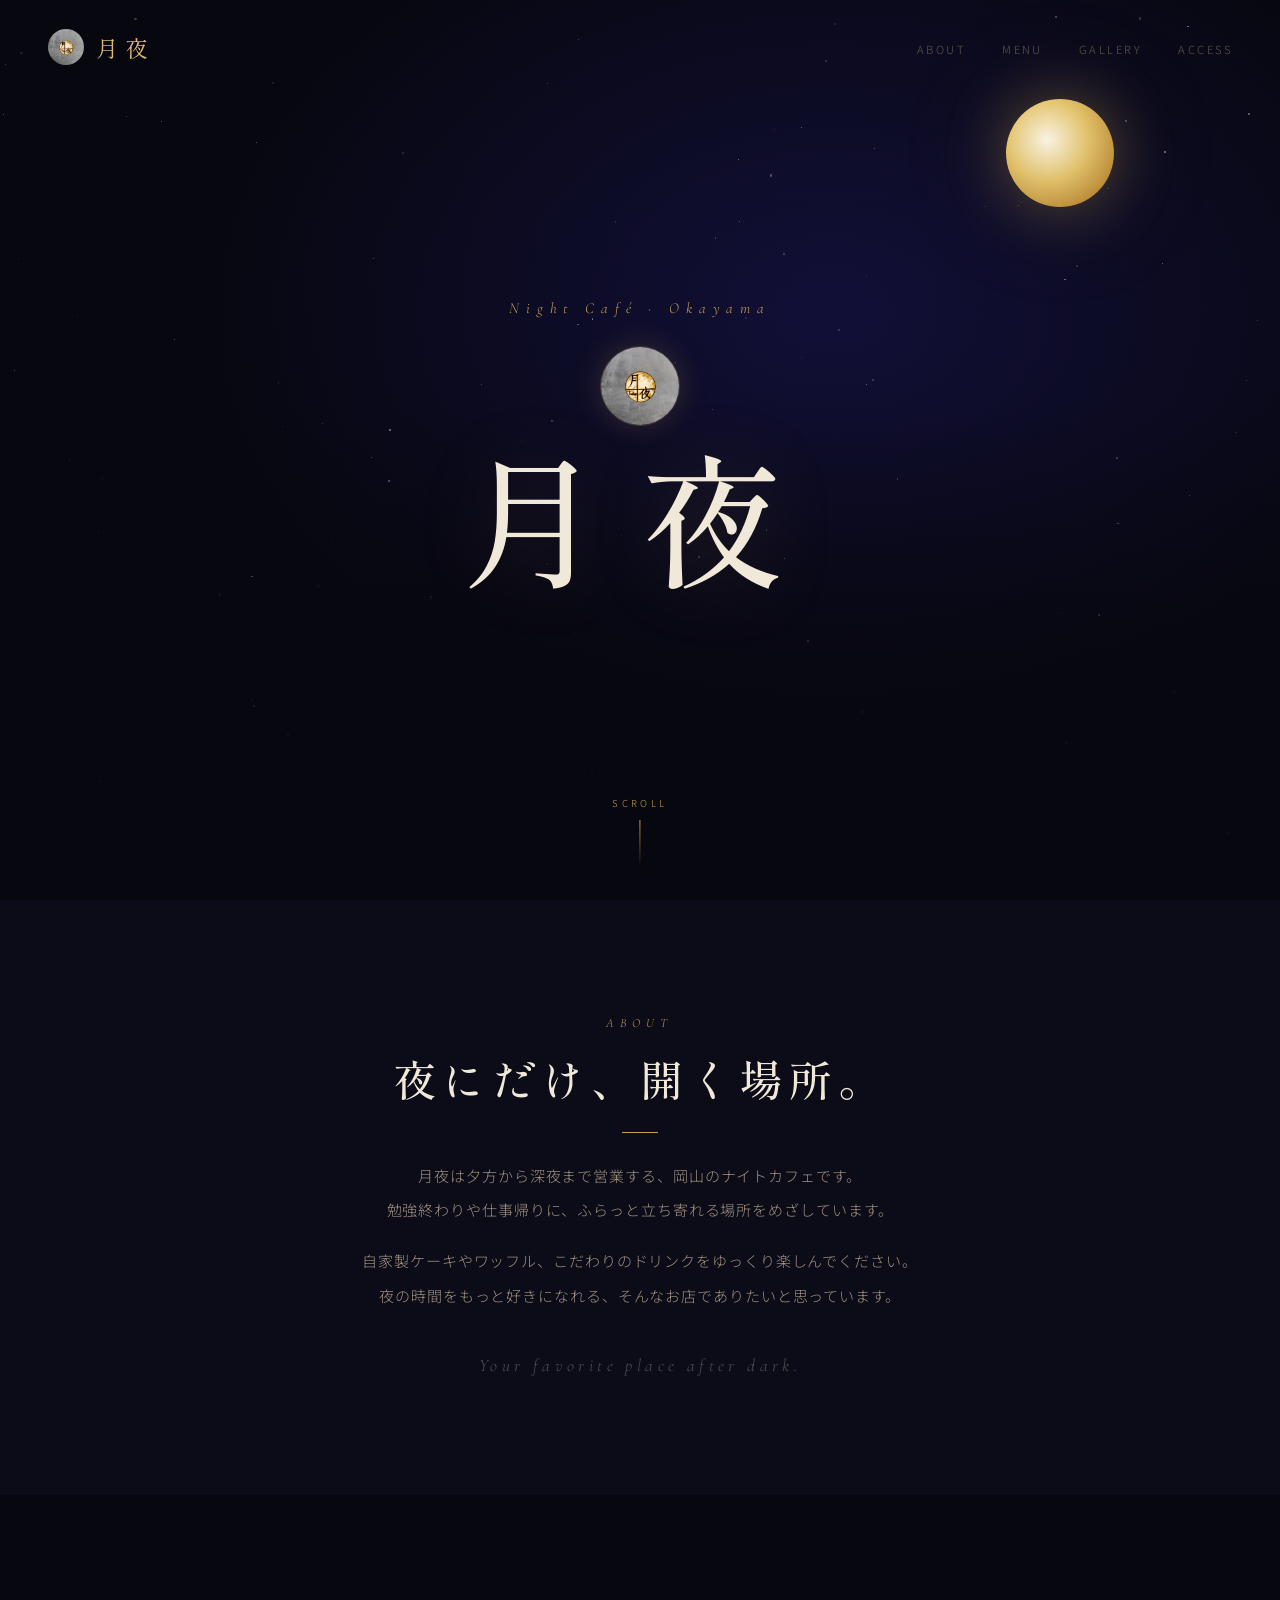
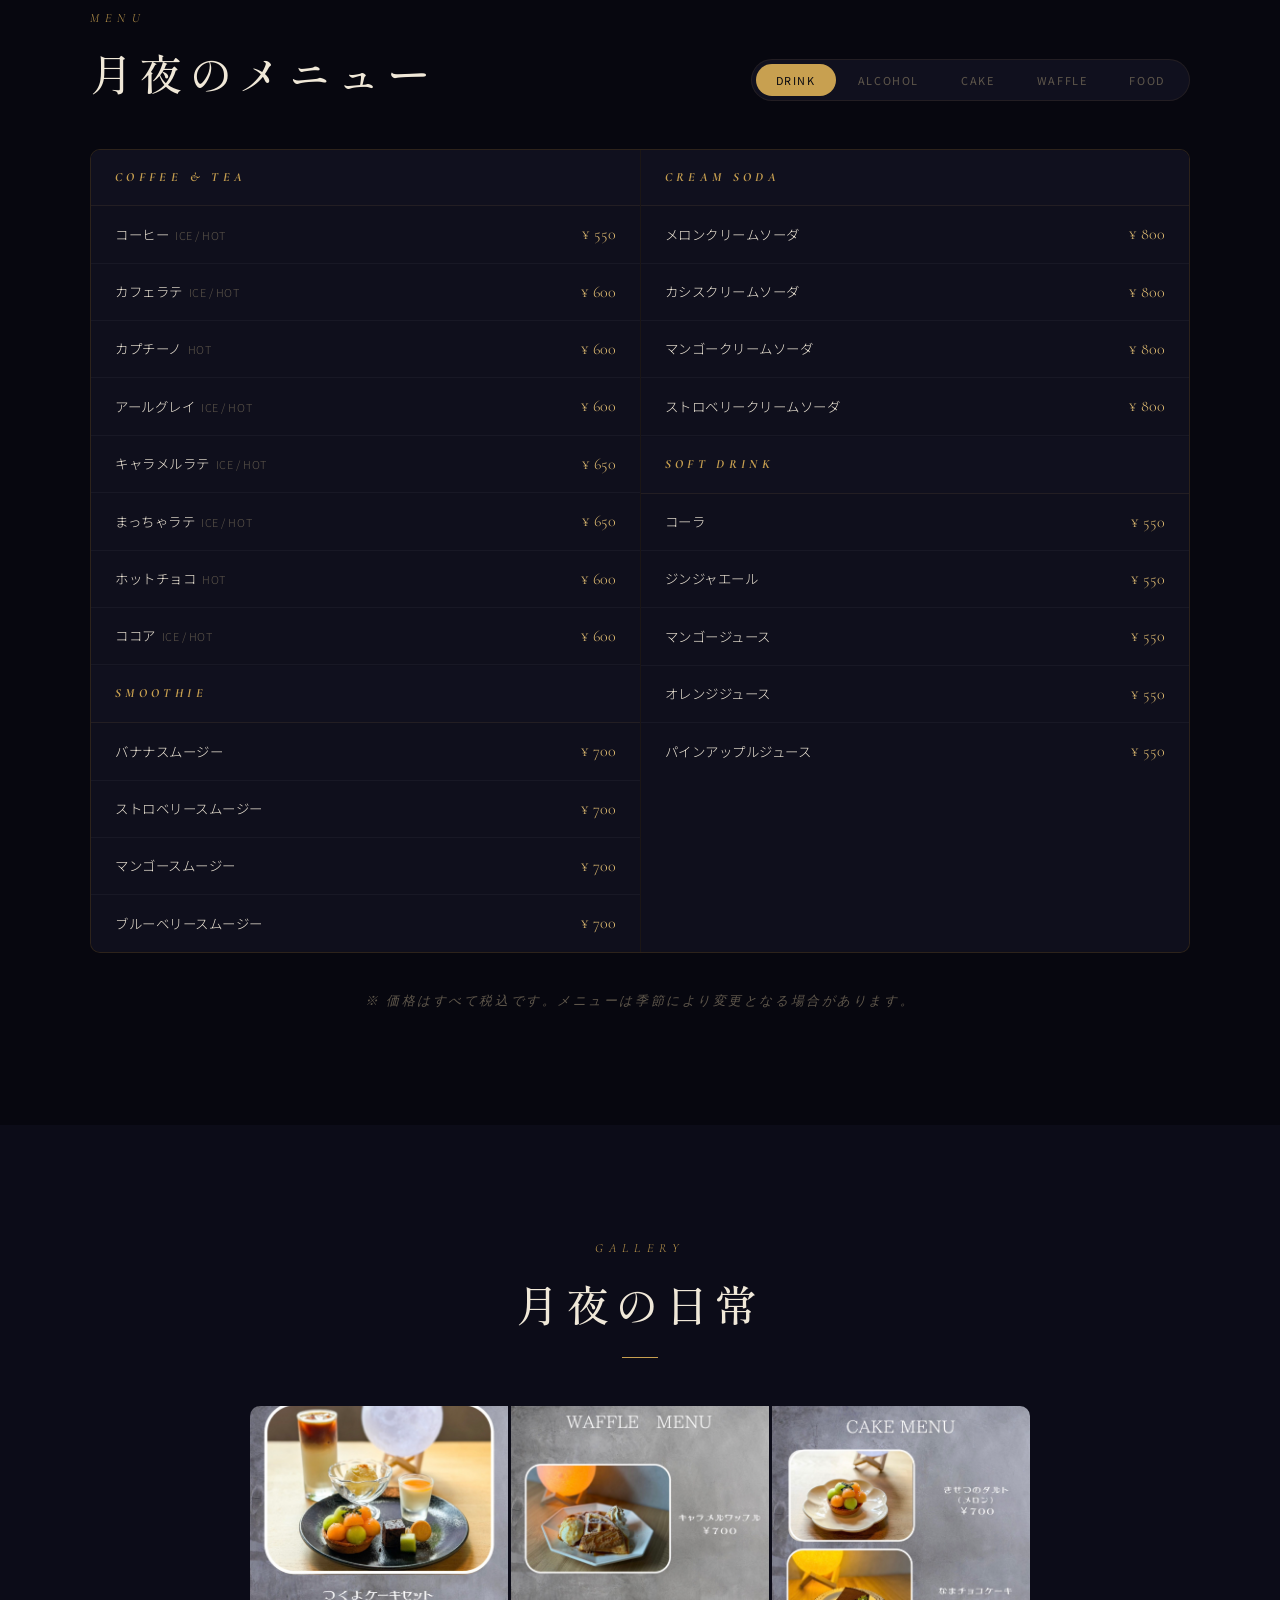
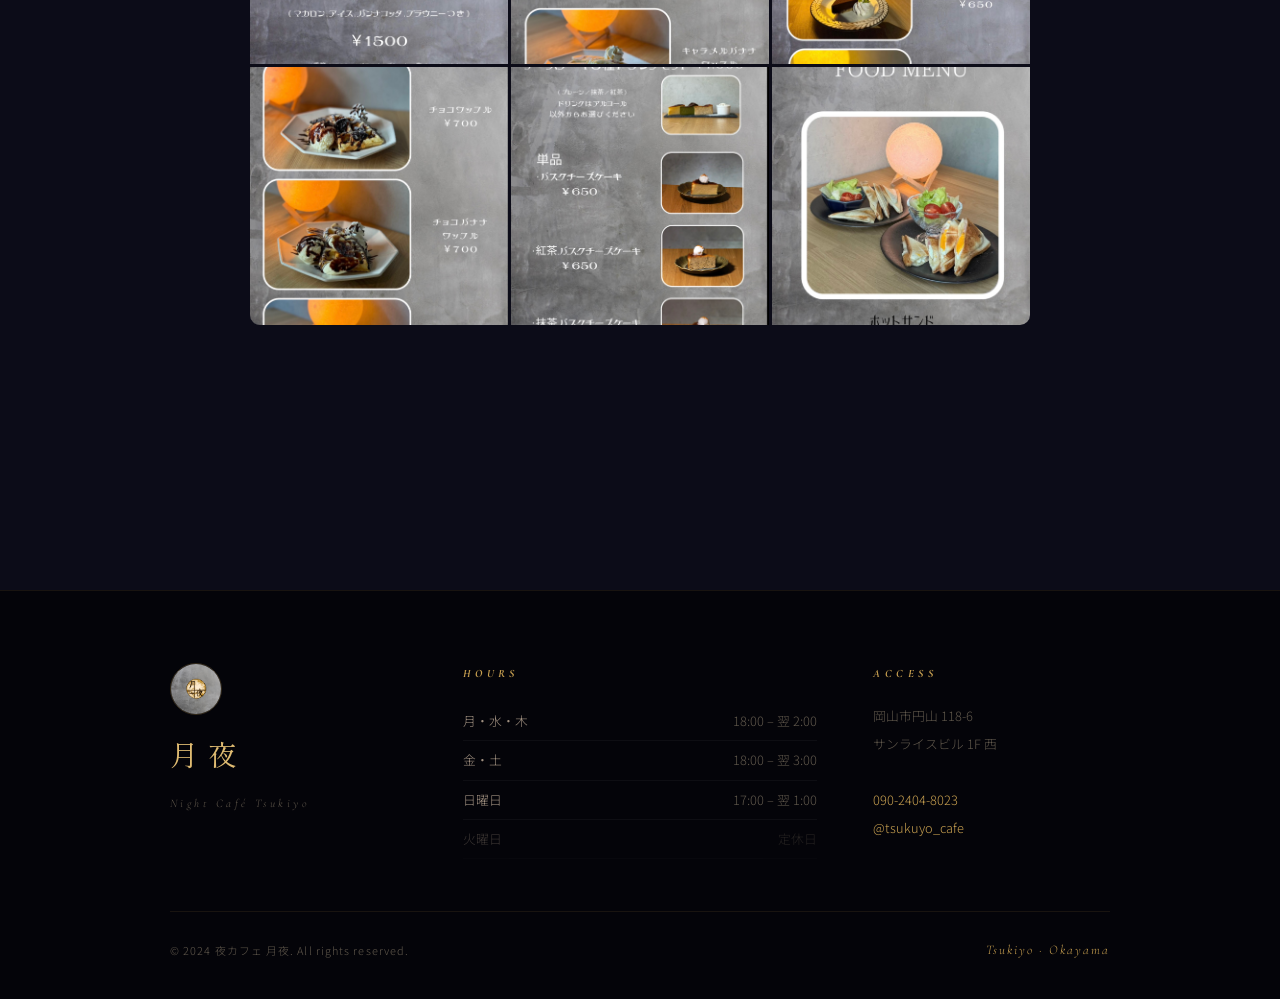
==== commit 1cd8328f: "Update about section with accessible, casual copy" ====
--- a/premium.html
+++ b/premium.html
@@ -280,18 +280,17 @@
   <div class="container">
     <div class="about-inner r">
       <span class="lbl">About</span>
-      <h2 class="h2">夜を、愛でる場所。</h2>
+      <h2 class="h2">夜にだけ、開く場所。</h2>
       <div class="rule rule--c"></div>
       <p class="about-body">
-        夜が深まるほど、ここは静かになる。<br>
-        喧騒を離れ、月の光とともに過ごす——<br>
-        そんな特別な夜のために、月夜は扉を開けます。
+        月夜は夕方から深夜まで営業する、岡山のナイトカフェです。<br>
+        勉強終わりや仕事帰りに、ふらっと立ち寄れる場所をめざしています。
       </p>
       <p class="about-body">
-        こだわり抜いたドリンクと、心を満たすスイーツ。<br>
-        ゆっくりと、あなただけの夜時間を。
+        自家製ケーキやワッフル、こだわりのドリンクをゆっくり楽しんでください。<br>
+        夜の時間をもっと好きになれる、そんなお店でありたいと思っています。
       </p>
-      <p class="about-en">Where the night becomes beautiful.</p>
+      <p class="about-en">Your favorite place after dark.</p>
     </div>
   </div>
 </section>
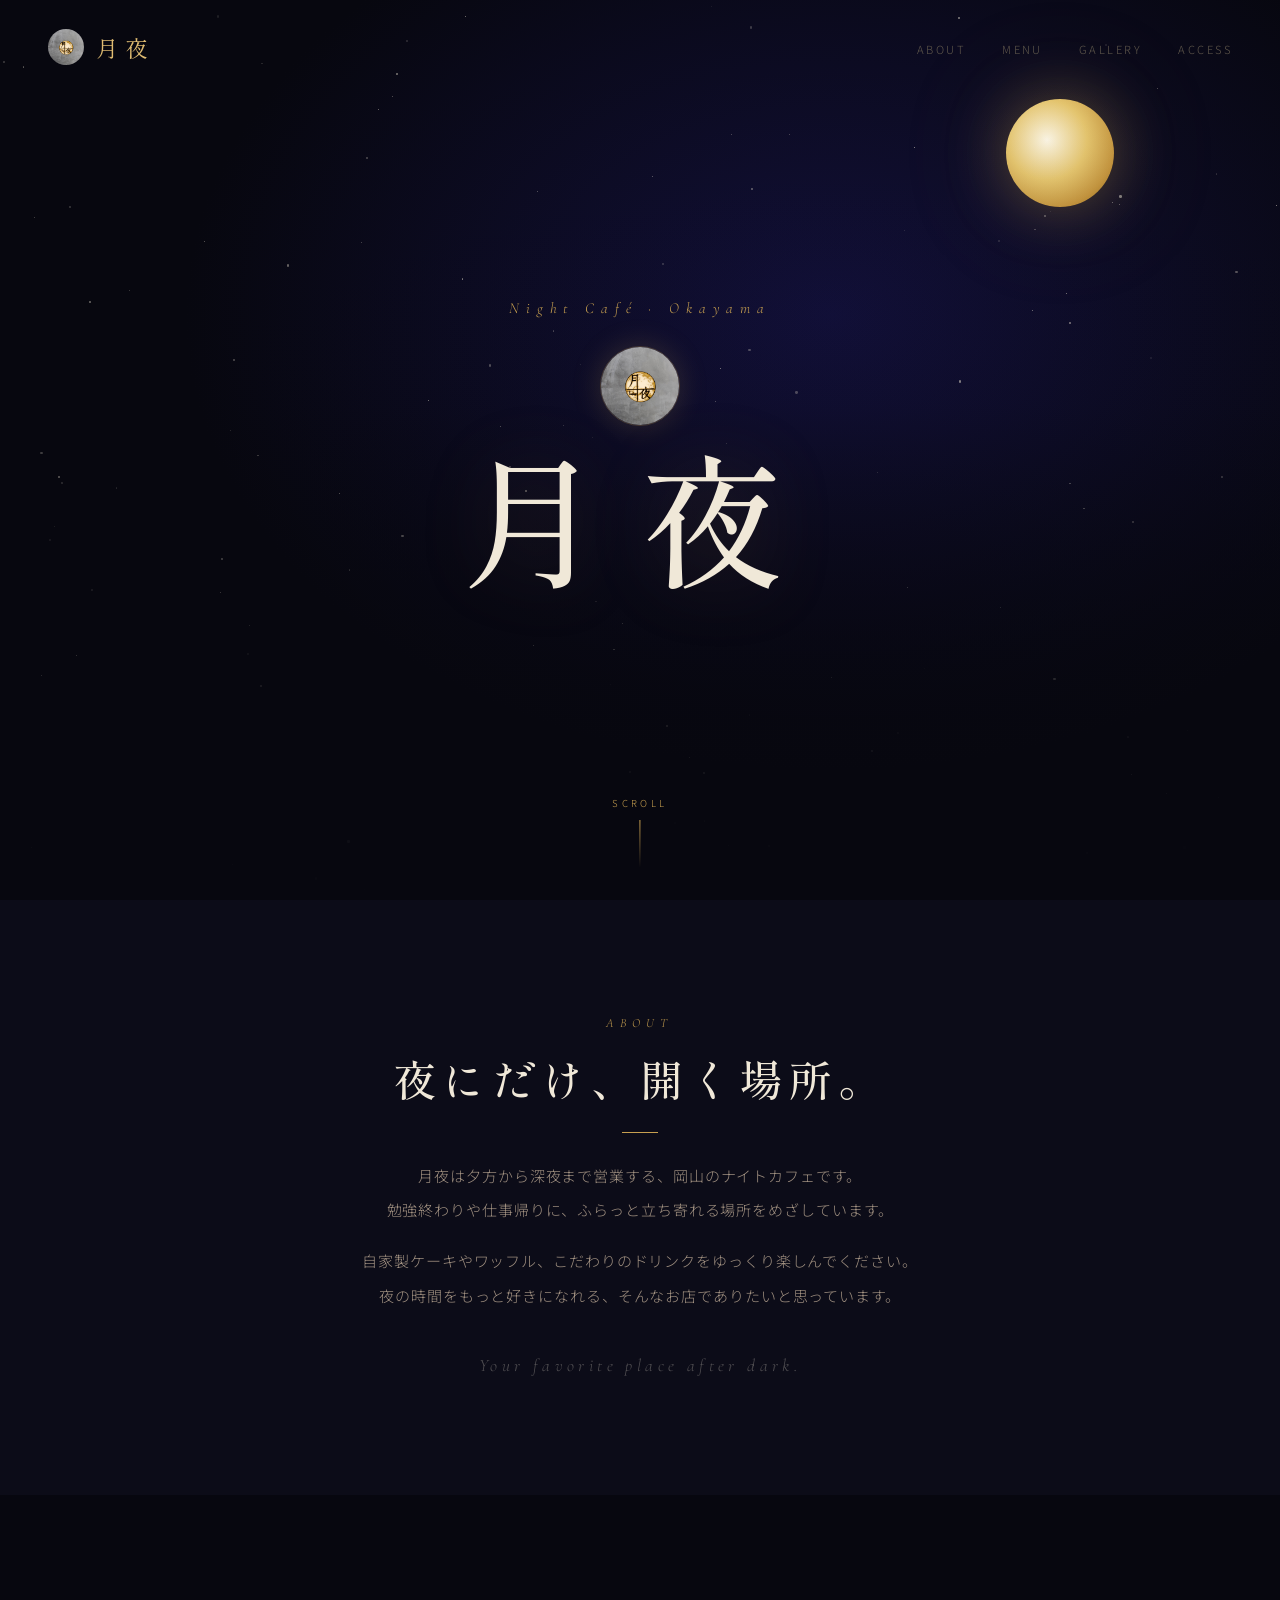
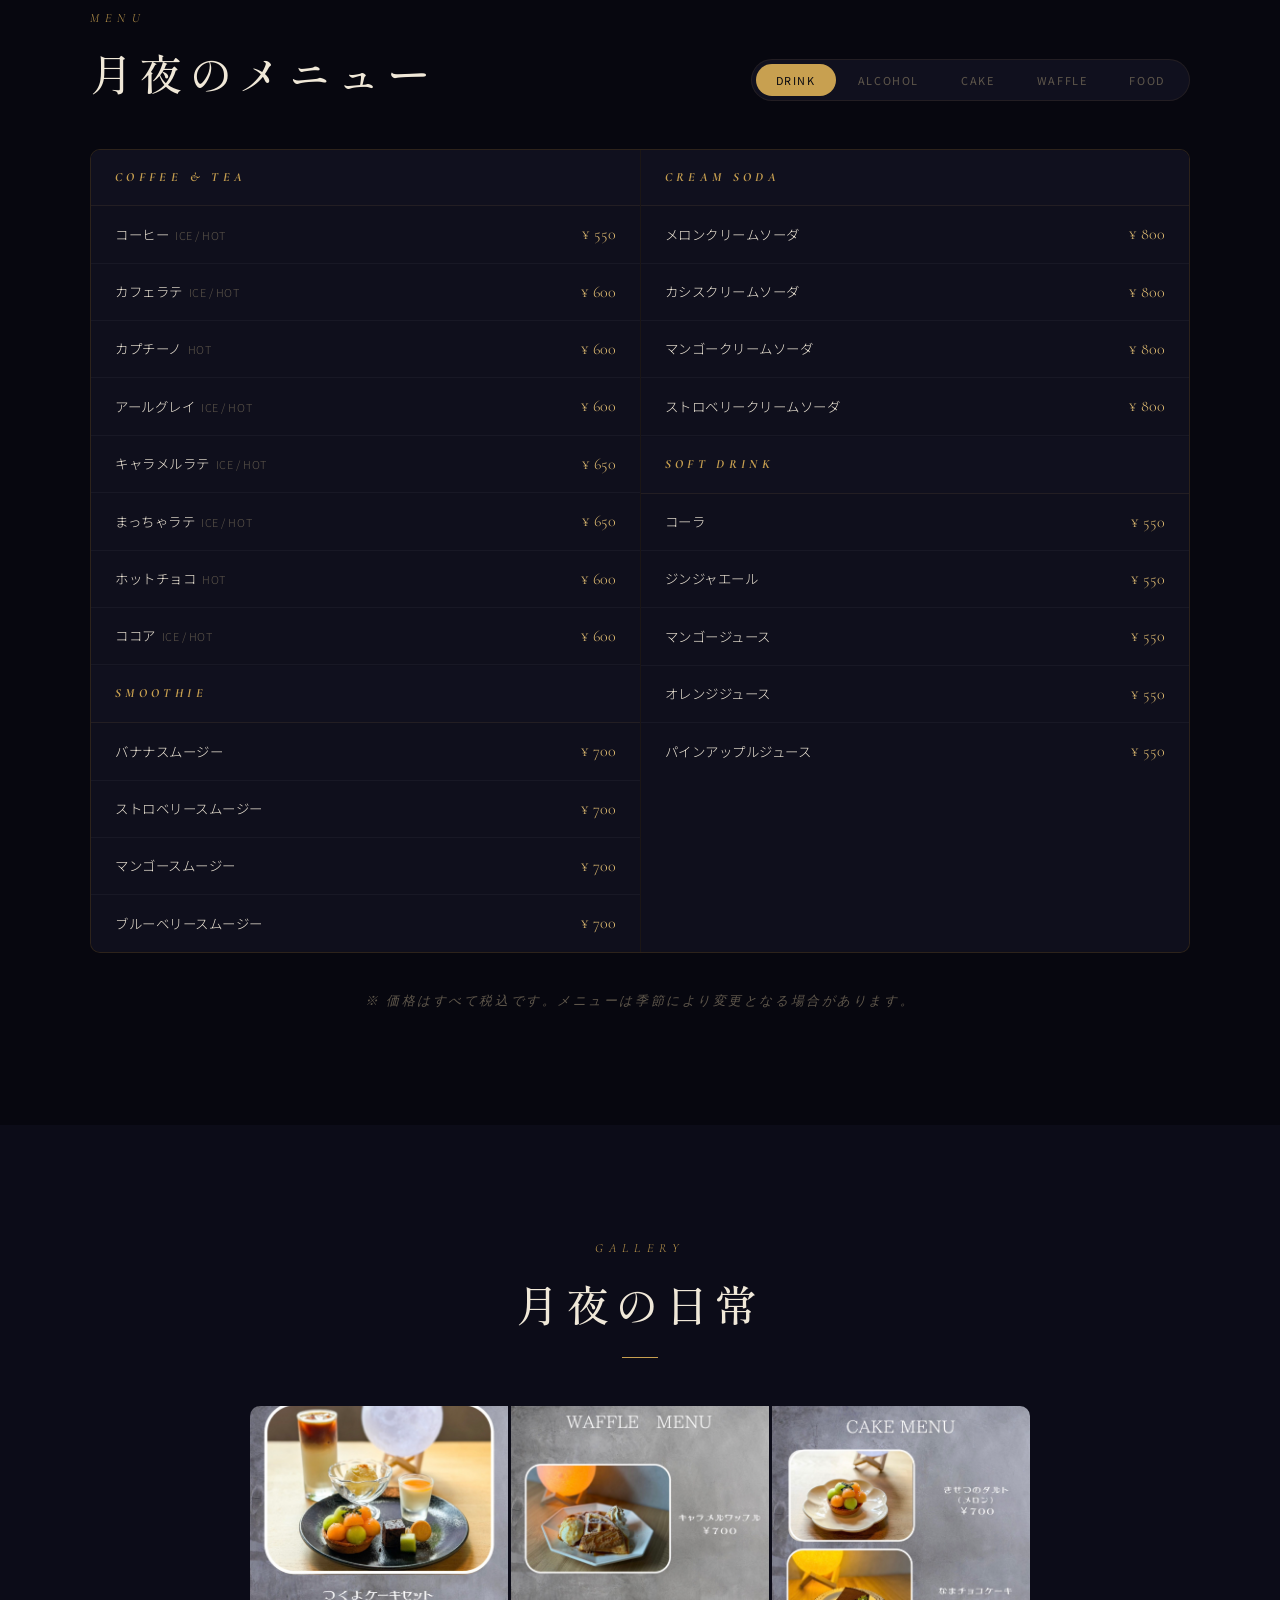
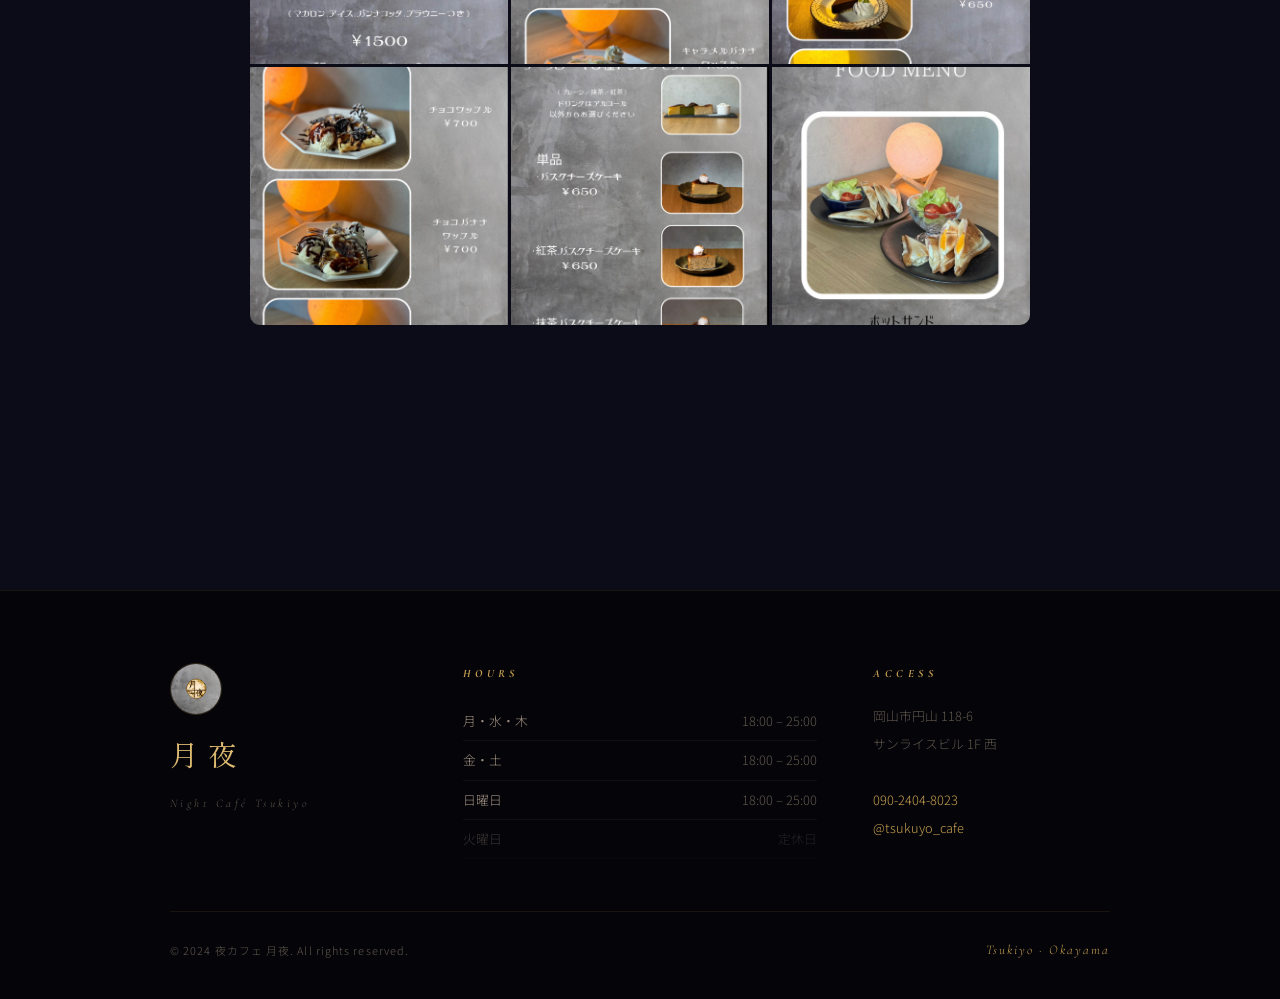
==== commit bfa3cd63: "Update all business hours to 18:00-25:00" ====
--- a/premium.html
+++ b/premium.html
@@ -564,9 +564,9 @@
     </div>
     <div class="foot-col">
       <h4>Hours</h4>
-      <div class="hrow"><span class="day">月・水・木</span><span class="time">18:00 – 翌 2:00</span></div>
-      <div class="hrow"><span class="day">金・土</span><span class="time">18:00 – 翌 3:00</span></div>
-      <div class="hrow"><span class="day">日曜日</span><span class="time">17:00 – 翌 1:00</span></div>
+      <div class="hrow"><span class="day">月・水・木</span><span class="time">18:00 – 25:00</span></div>
+      <div class="hrow"><span class="day">金・土</span><span class="time">18:00 – 25:00</span></div>
+      <div class="hrow"><span class="day">日曜日</span><span class="time">18:00 – 25:00</span></div>
       <div class="hrow off"><span class="day">火曜日</span><span class="time">定休日</span></div>
     </div>
     <div class="foot-col">
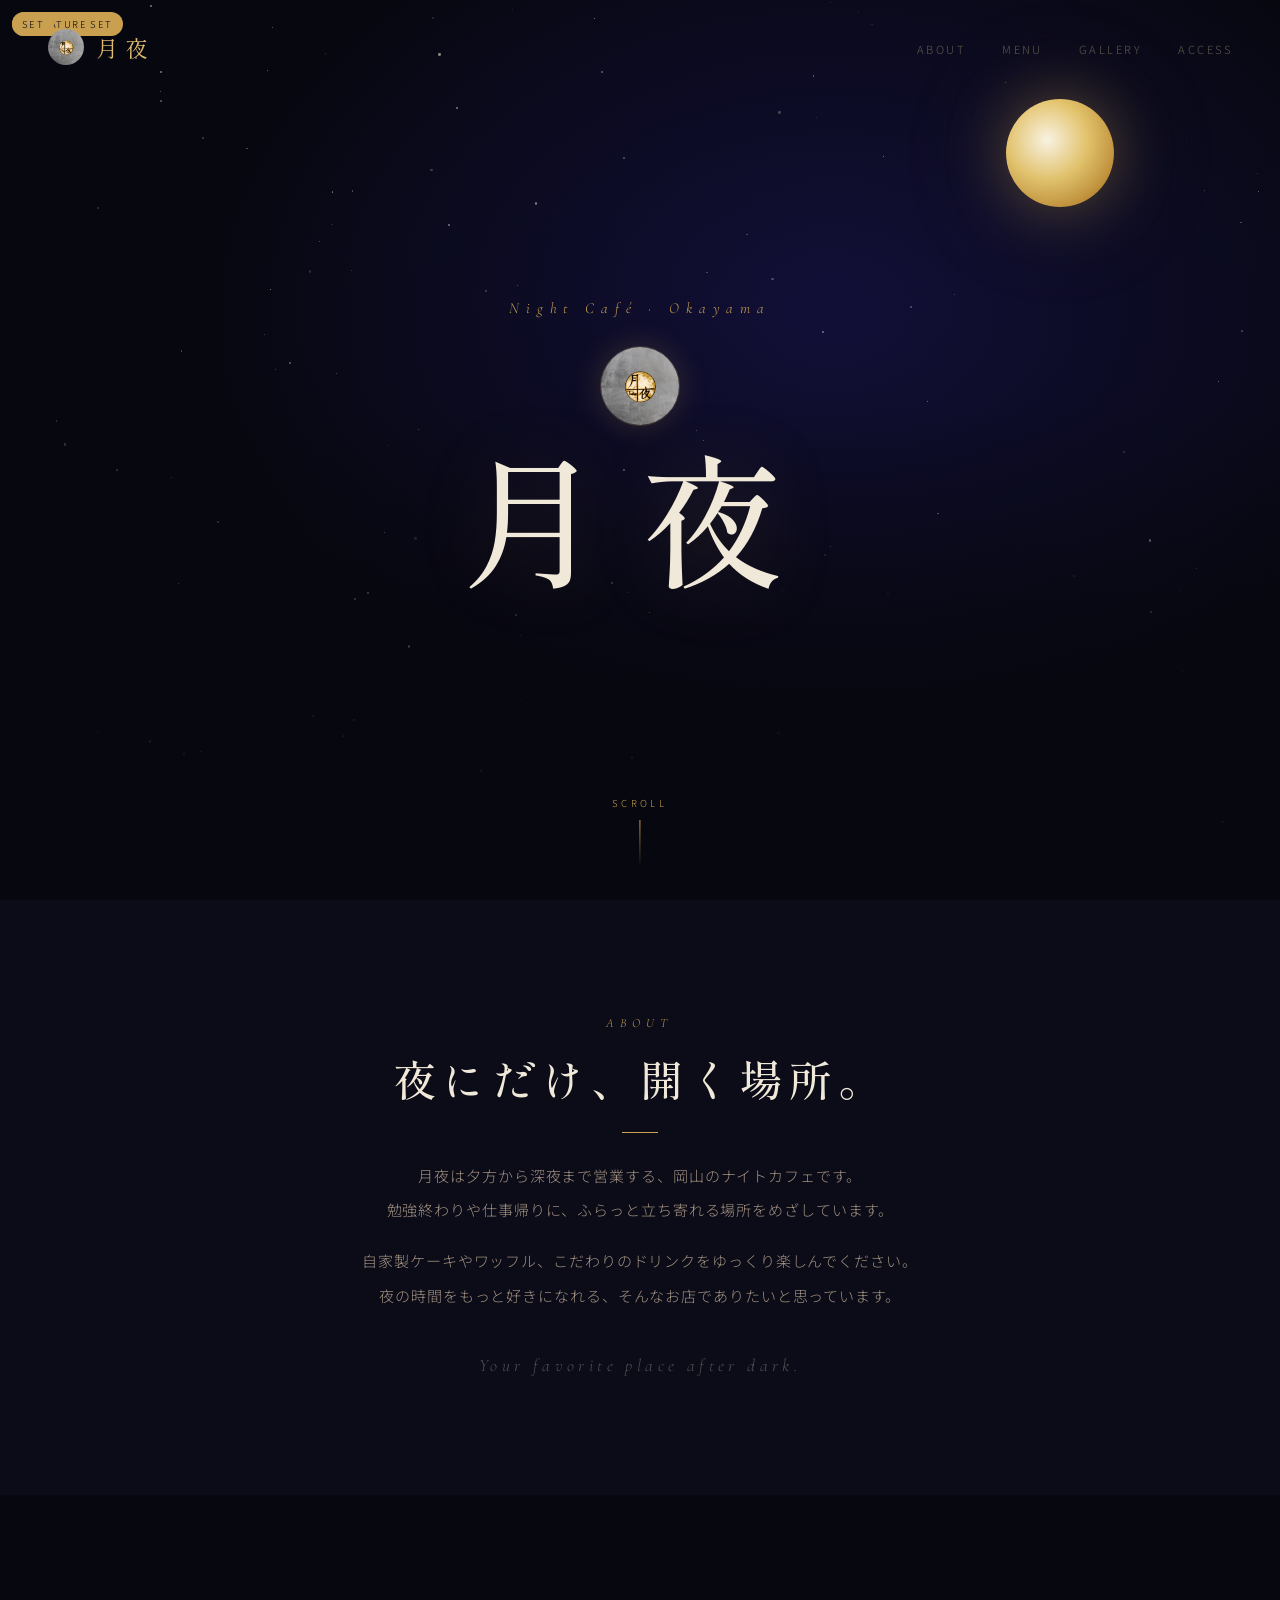
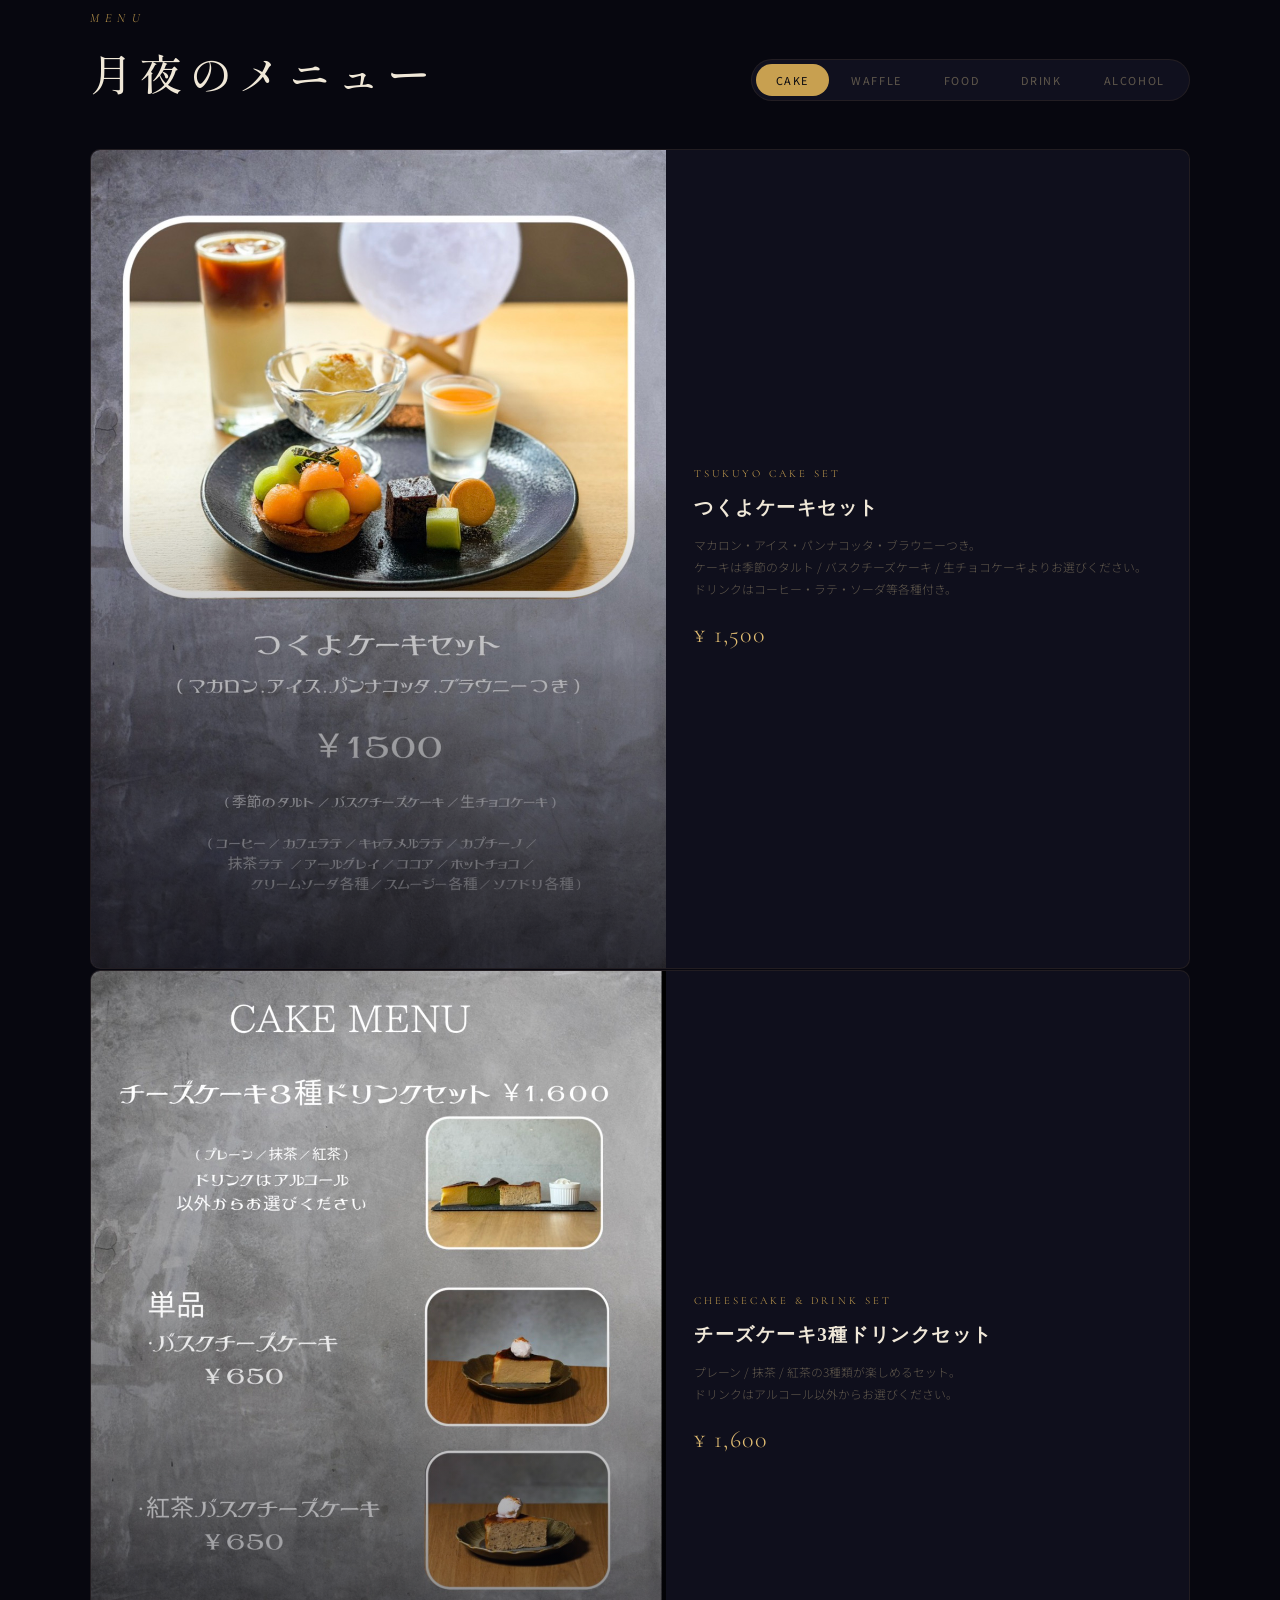
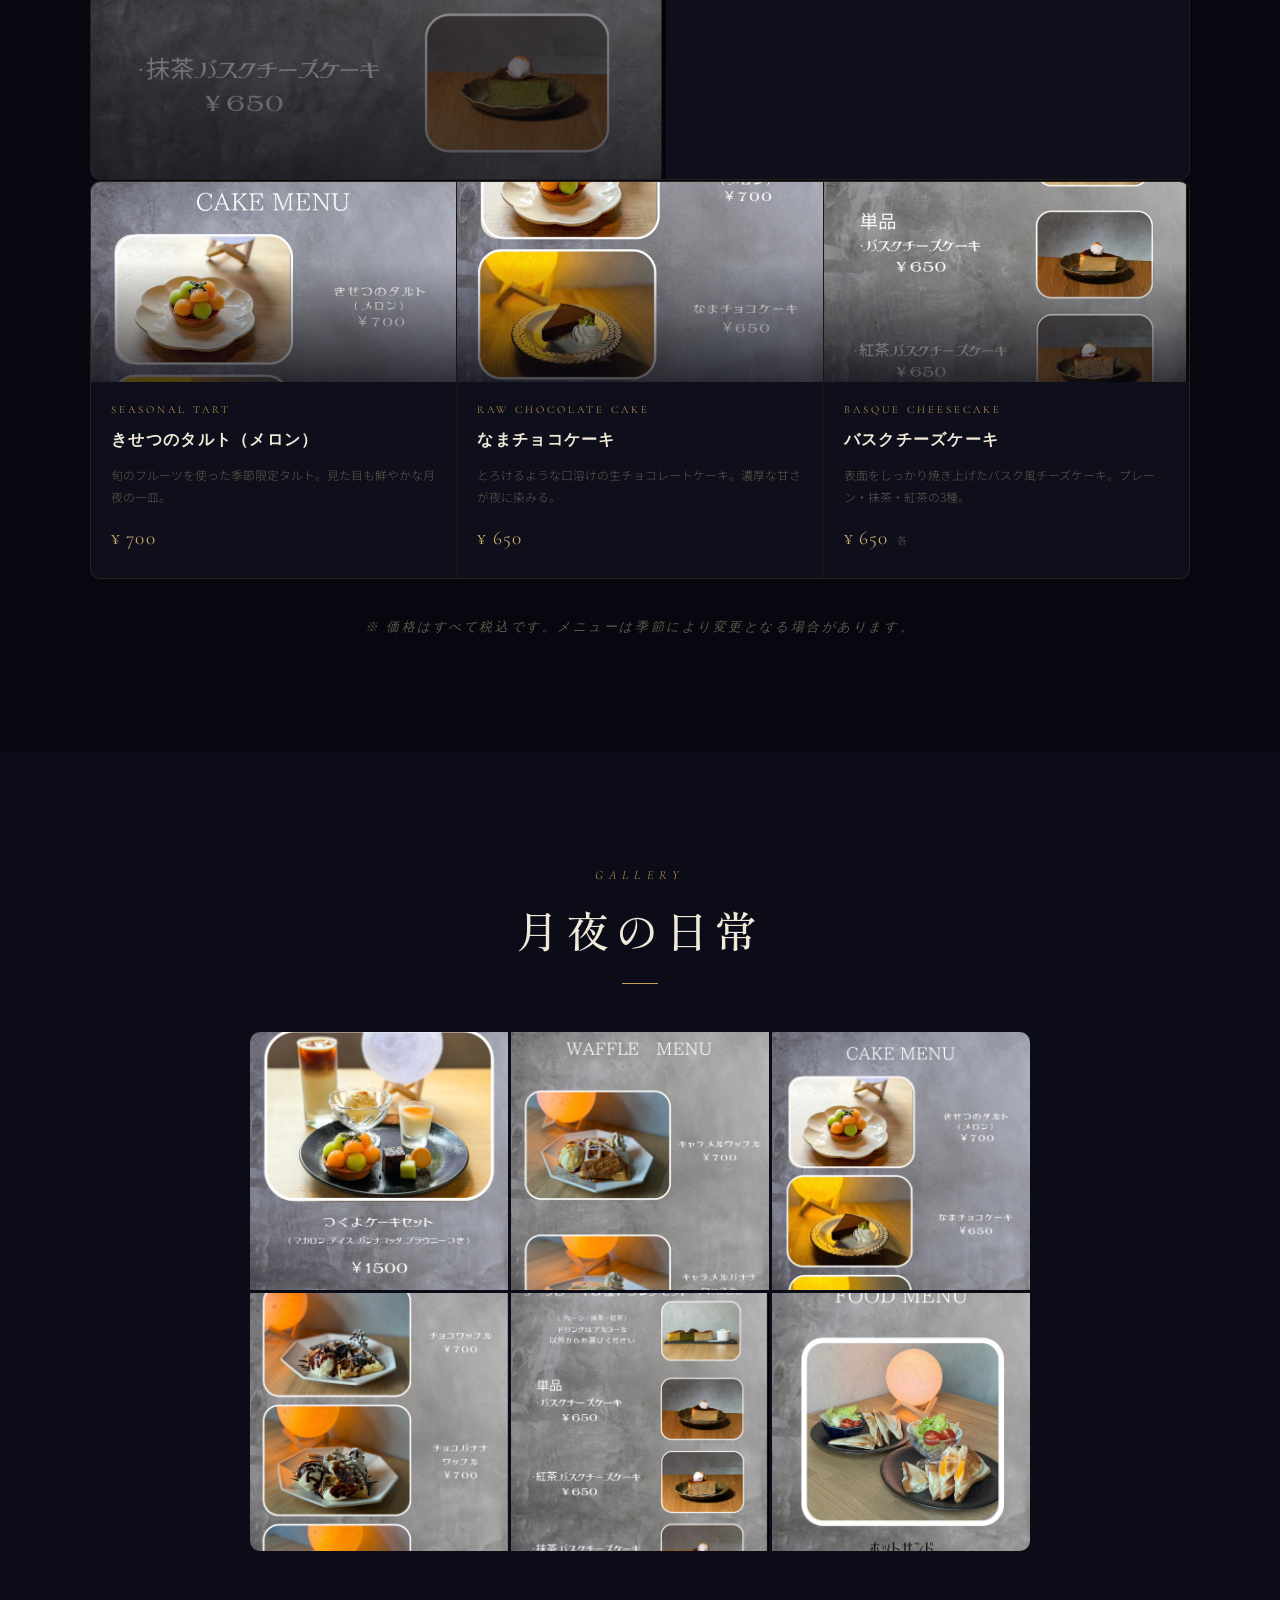
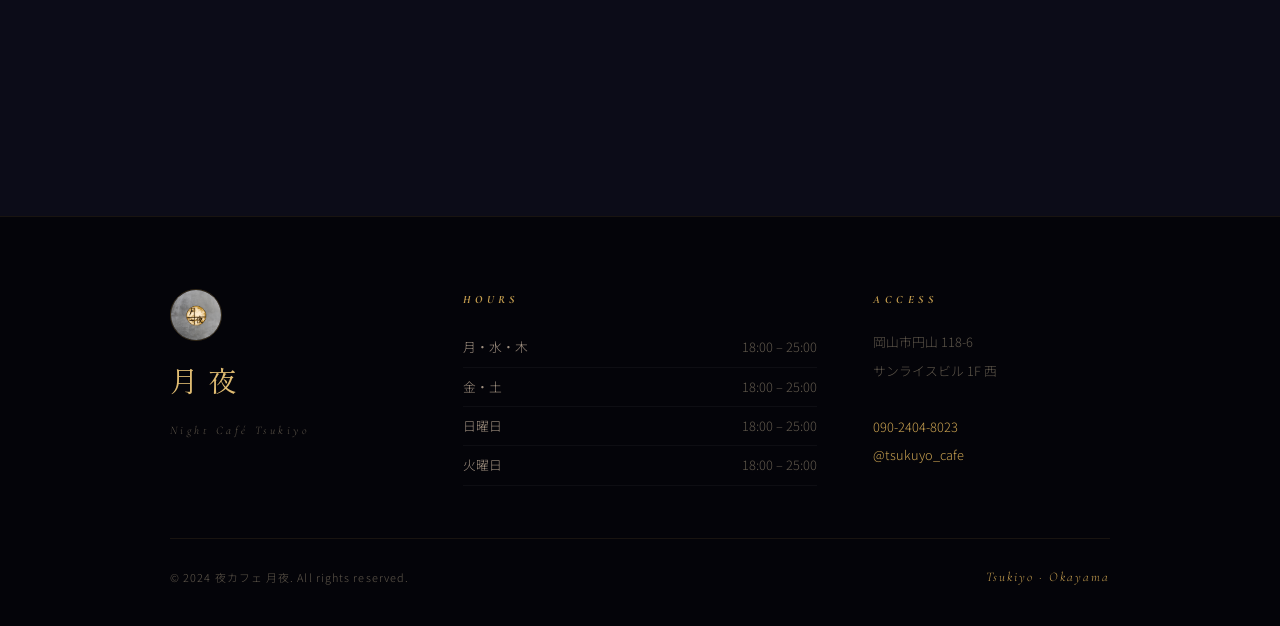
==== commit 8cb5a0d6: "Reorder menu tabs to cake-first, remove closed day" ====
--- a/premium.html
+++ b/premium.html
@@ -304,16 +304,16 @@
         <h2 class="h2 r d1">月夜のメニュー</h2>
       </div>
       <div class="tabs r d2">
-        <button class="tab on" data-t="drink">Drink</button>
-        <button class="tab" data-t="alcohol">Alcohol</button>
-        <button class="tab" data-t="cake">Cake</button>
+        <button class="tab on" data-t="cake">Cake</button>
         <button class="tab" data-t="waffle">Waffle</button>
         <button class="tab" data-t="food">Food</button>
+        <button class="tab" data-t="drink">Drink</button>
+        <button class="tab" data-t="alcohol">Alcohol</button>
       </div>
     </div>
 
     <!-- ── DRINK ── -->
-    <div class="panel on" id="p-drink">
+    <div class="panel" id="p-drink">
       <div class="drink-grid">
         <div class="drink-col">
           <div class="drink-col-head"><h3>Coffee &amp; Tea</h3></div>
@@ -377,7 +377,7 @@
     </div>
 
     <!-- ── CAKE ── -->
-    <div class="panel" id="p-cake">
+    <div class="panel on" id="p-cake">
       <!-- つくよケーキセット (wide) -->
       <div class="set-card r">
         <div class="mcard-img">
@@ -567,7 +567,7 @@
       <div class="hrow"><span class="day">月・水・木</span><span class="time">18:00 – 25:00</span></div>
       <div class="hrow"><span class="day">金・土</span><span class="time">18:00 – 25:00</span></div>
       <div class="hrow"><span class="day">日曜日</span><span class="time">18:00 – 25:00</span></div>
-      <div class="hrow off"><span class="day">火曜日</span><span class="time">定休日</span></div>
+      <div class="hrow"><span class="day">火曜日</span><span class="time">18:00 – 25:00</span></div>
     </div>
     <div class="foot-col">
       <h4>Access</h4>
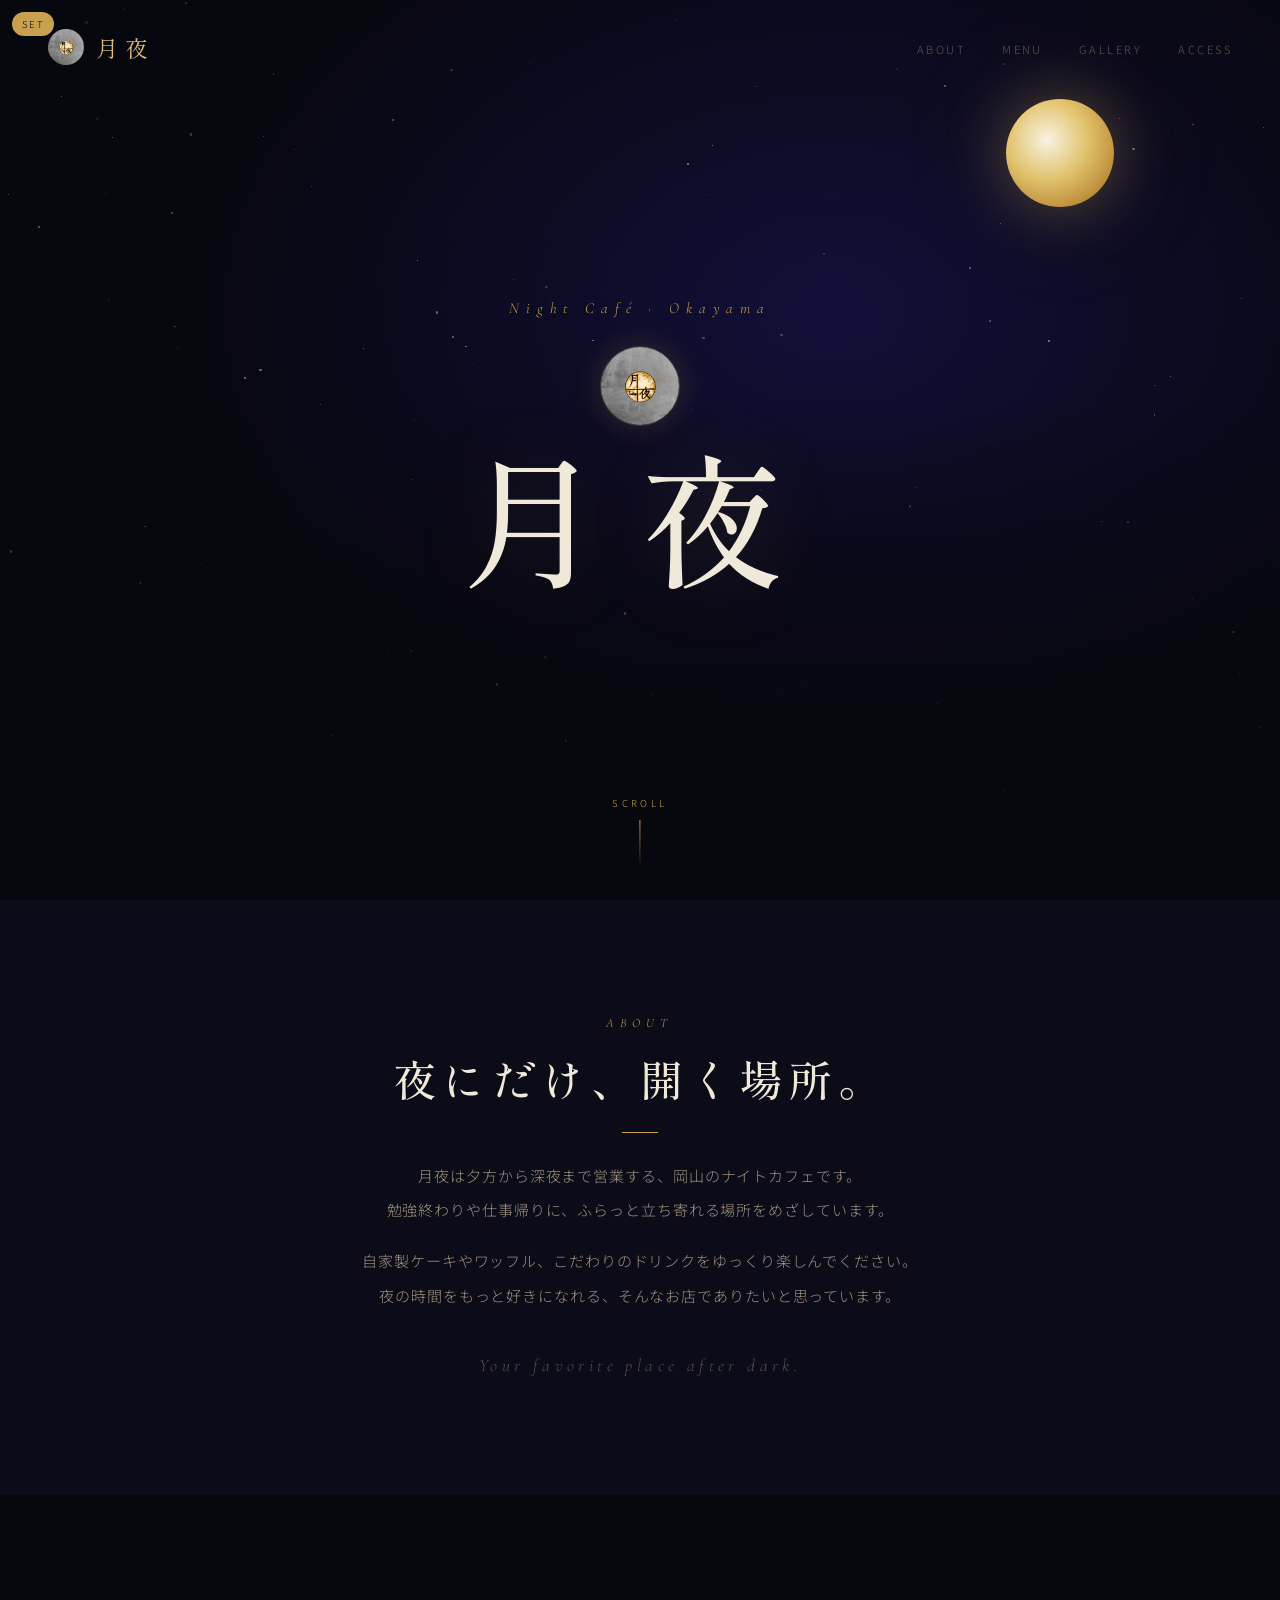
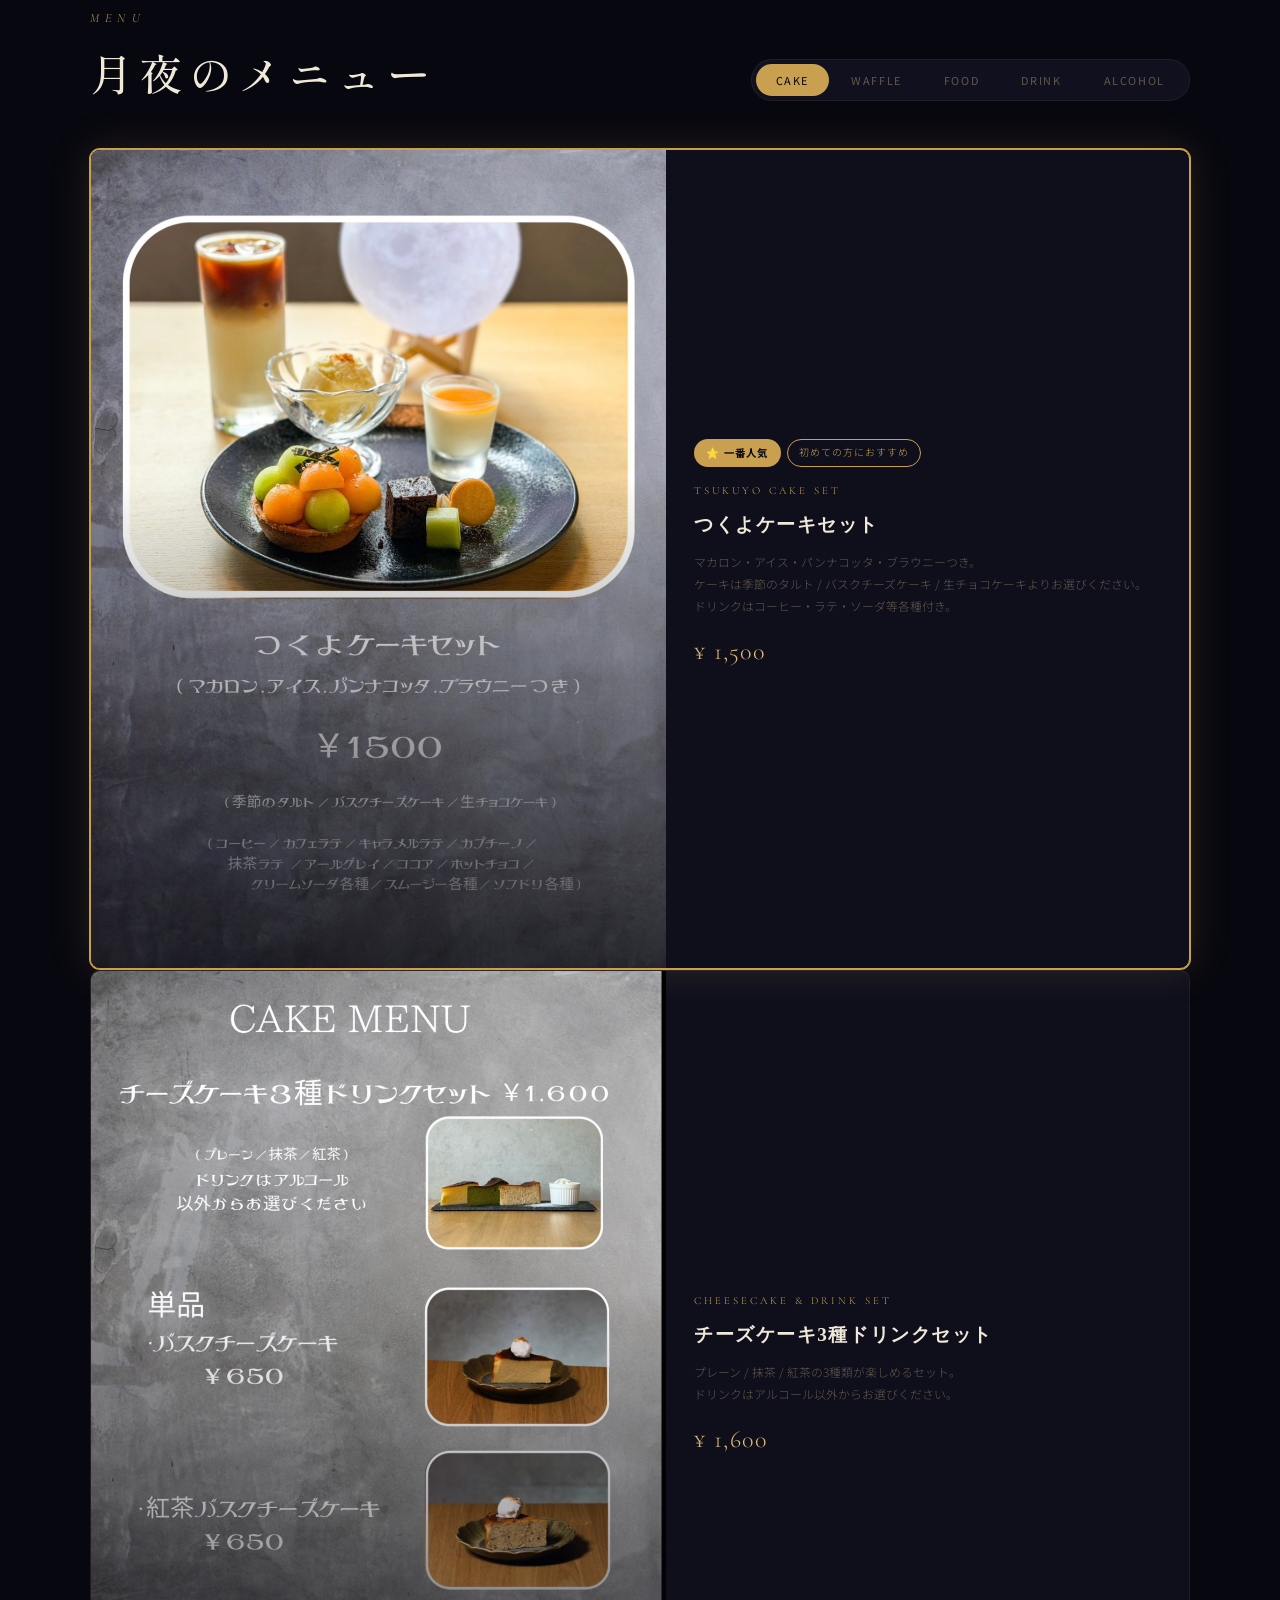
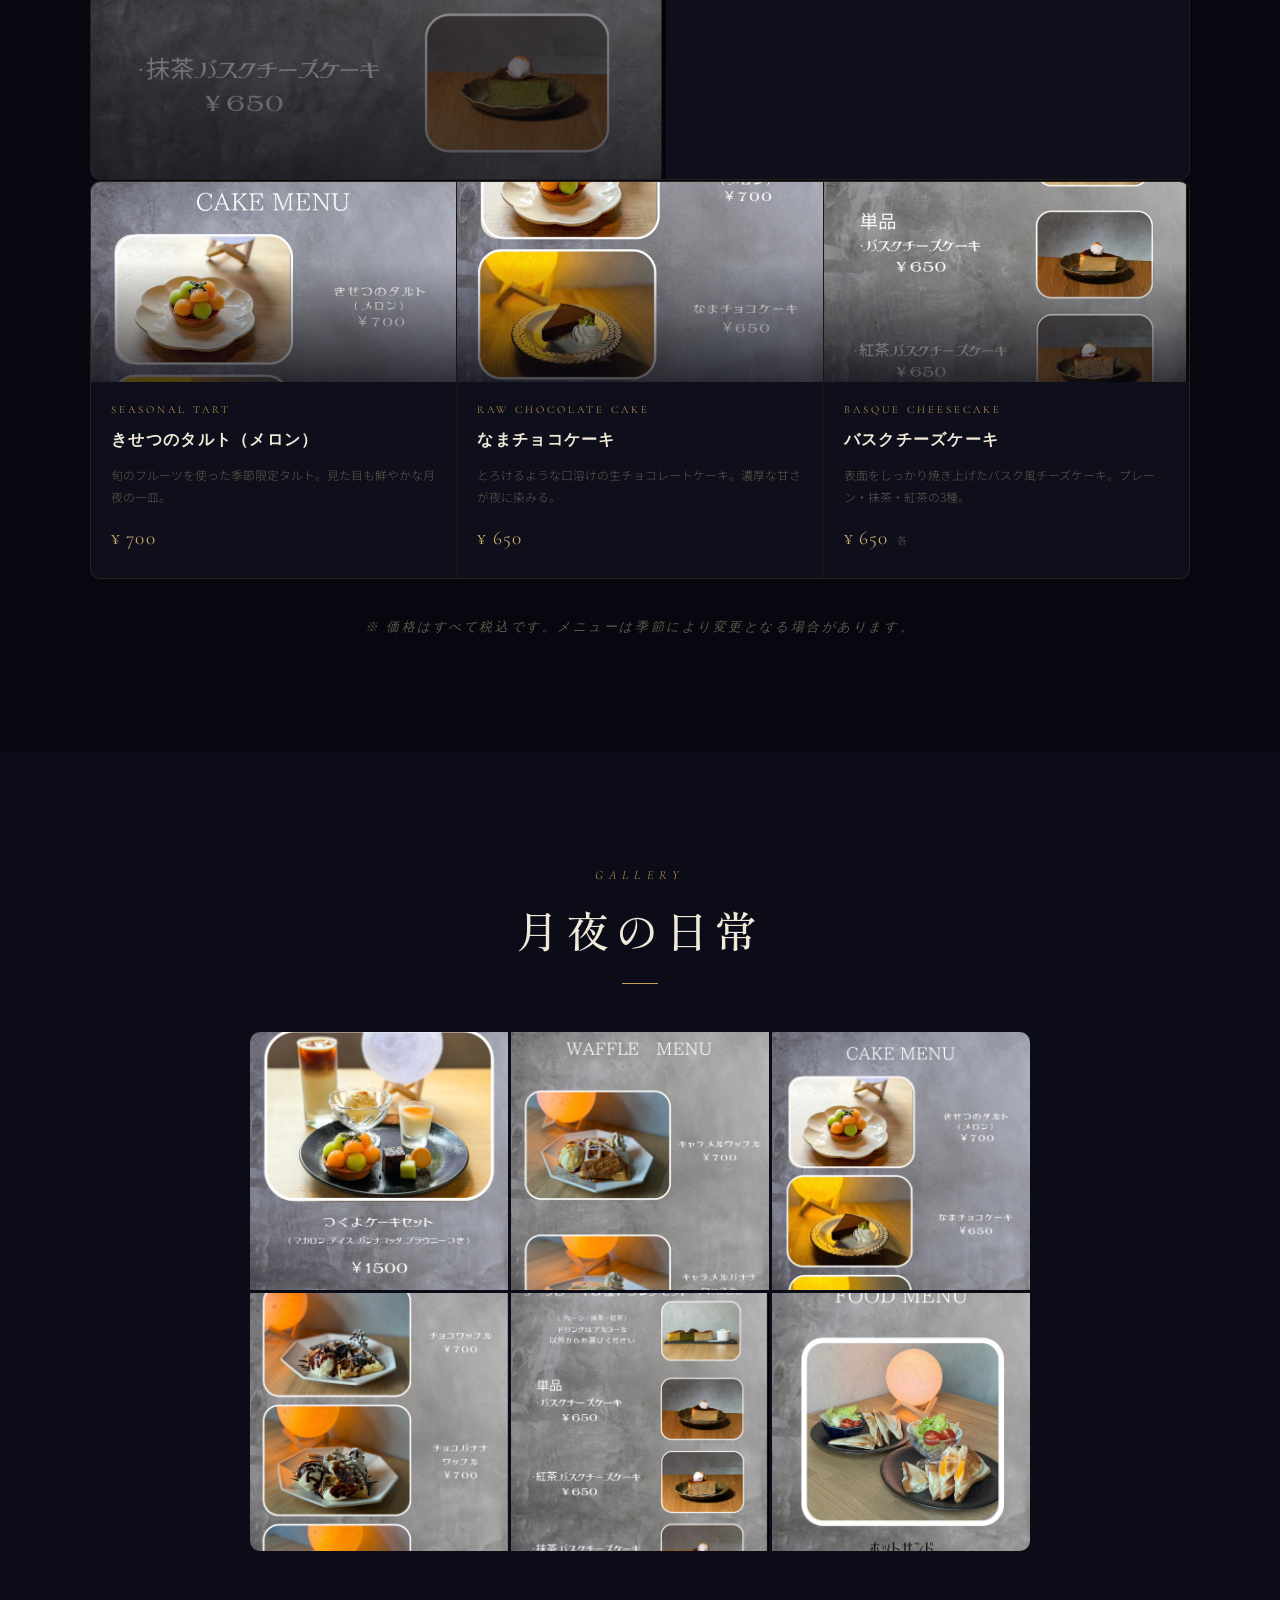
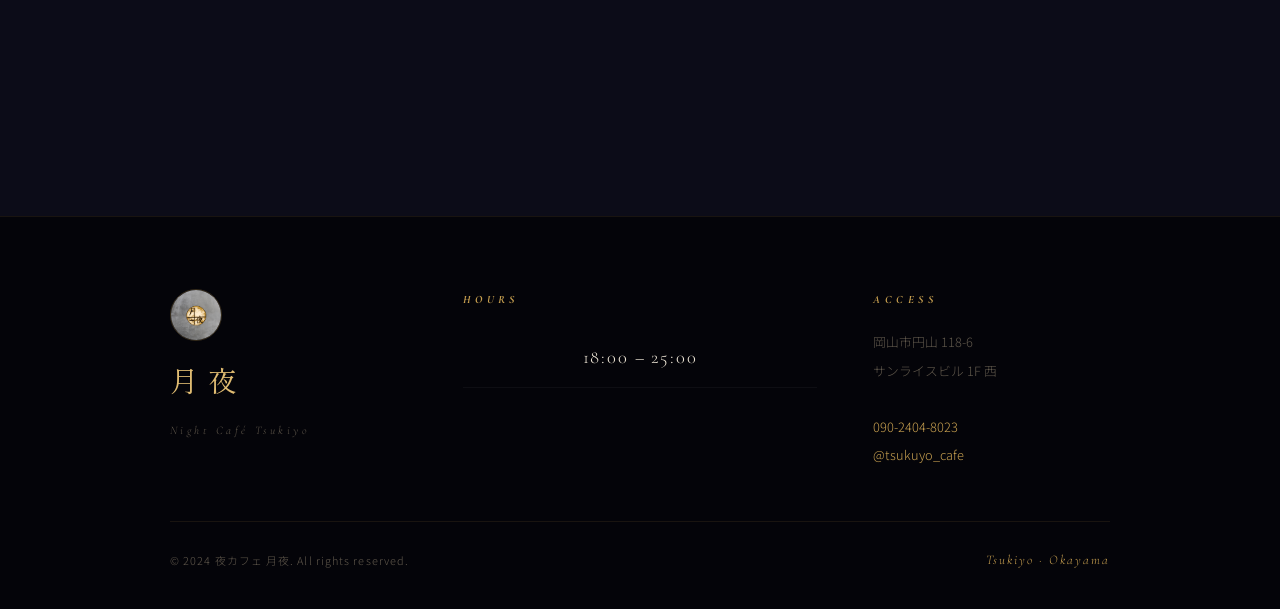
==== commit 69c2c33f: "Highlight tsukuyo set with badges, simplify hours display" ====
--- a/premium.html
+++ b/premium.html
@@ -126,6 +126,12 @@
 .set-card .mcard-body{padding:28px 28px 32px;display:flex;flex-direction:column;justify-content:center}
 .set-card .mcard-name{font-size:1.2rem}
 .set-card .mcard-price{font-size:1.5rem}
+
+/* FEATURED CARD */
+.set-card.featured{border:1px solid var(--gold);box-shadow:0 0 0 1px var(--gold),0 0 40px rgba(200,160,80,.18);position:relative}
+.featured-badges{display:flex;flex-wrap:wrap;gap:6px;margin-bottom:14px}
+.badge-pop{display:inline-block;background:var(--gold);color:var(--bg);font-size:.65rem;font-weight:700;letter-spacing:.12em;padding:4px 12px;border-radius:100px}
+.badge-sub{display:inline-block;border:1px solid var(--gold);color:var(--gold);font-size:.62rem;letter-spacing:.1em;padding:3px 11px;border-radius:100px}
 
 /* DRINK / ALCOHOL LIST */
 .drink-grid{display:grid;grid-template-columns:1fr 1fr;gap:1px;background:var(--b);border:1px solid var(--b);border-radius:var(--r);overflow:hidden}
@@ -379,13 +385,16 @@
     <!-- ── CAKE ── -->
     <div class="panel on" id="p-cake">
       <!-- つくよケーキセット (wide) -->
-      <div class="set-card r">
+      <div class="set-card featured r">
         <div class="mcard-img">
           <img src="S__49872915.jpg" alt="つくよケーキセット" style="object-position:center top">
         </div>
         <div class="mcard-body">
-          <span class="mcard-tag">Signature Set</span>
-          <p class="mcard-en" style="margin-top:8px">Tsukuyo Cake Set</p>
+          <div class="featured-badges">
+            <span class="badge-pop">⭐ 一番人気</span>
+            <span class="badge-sub">初めての方におすすめ</span>
+          </div>
+          <p class="mcard-en">Tsukuyo Cake Set</p>
           <h3 class="mcard-name">つくよケーキセット</h3>
           <p class="mcard-desc">マカロン・アイス・パンナコッタ・ブラウニーつき。<br>ケーキは季節のタルト / バスクチーズケーキ / 生チョコケーキよりお選びください。<br>ドリンクはコーヒー・ラテ・ソーダ等各種付き。</p>
           <p class="mcard-price">¥ 1,500</p>
@@ -564,10 +573,7 @@
     </div>
     <div class="foot-col">
       <h4>Hours</h4>
-      <div class="hrow"><span class="day">月・水・木</span><span class="time">18:00 – 25:00</span></div>
-      <div class="hrow"><span class="day">金・土</span><span class="time">18:00 – 25:00</span></div>
-      <div class="hrow"><span class="day">日曜日</span><span class="time">18:00 – 25:00</span></div>
-      <div class="hrow"><span class="day">火曜日</span><span class="time">18:00 – 25:00</span></div>
+      <div class="hrow" style="justify-content:center;font-family:'Cormorant Garamond',serif;font-size:1.15rem;color:var(--cream);letter-spacing:.1em;padding:12px 0">18:00 – 25:00</div>
     </div>
     <div class="foot-col">
       <h4>Access</h4>
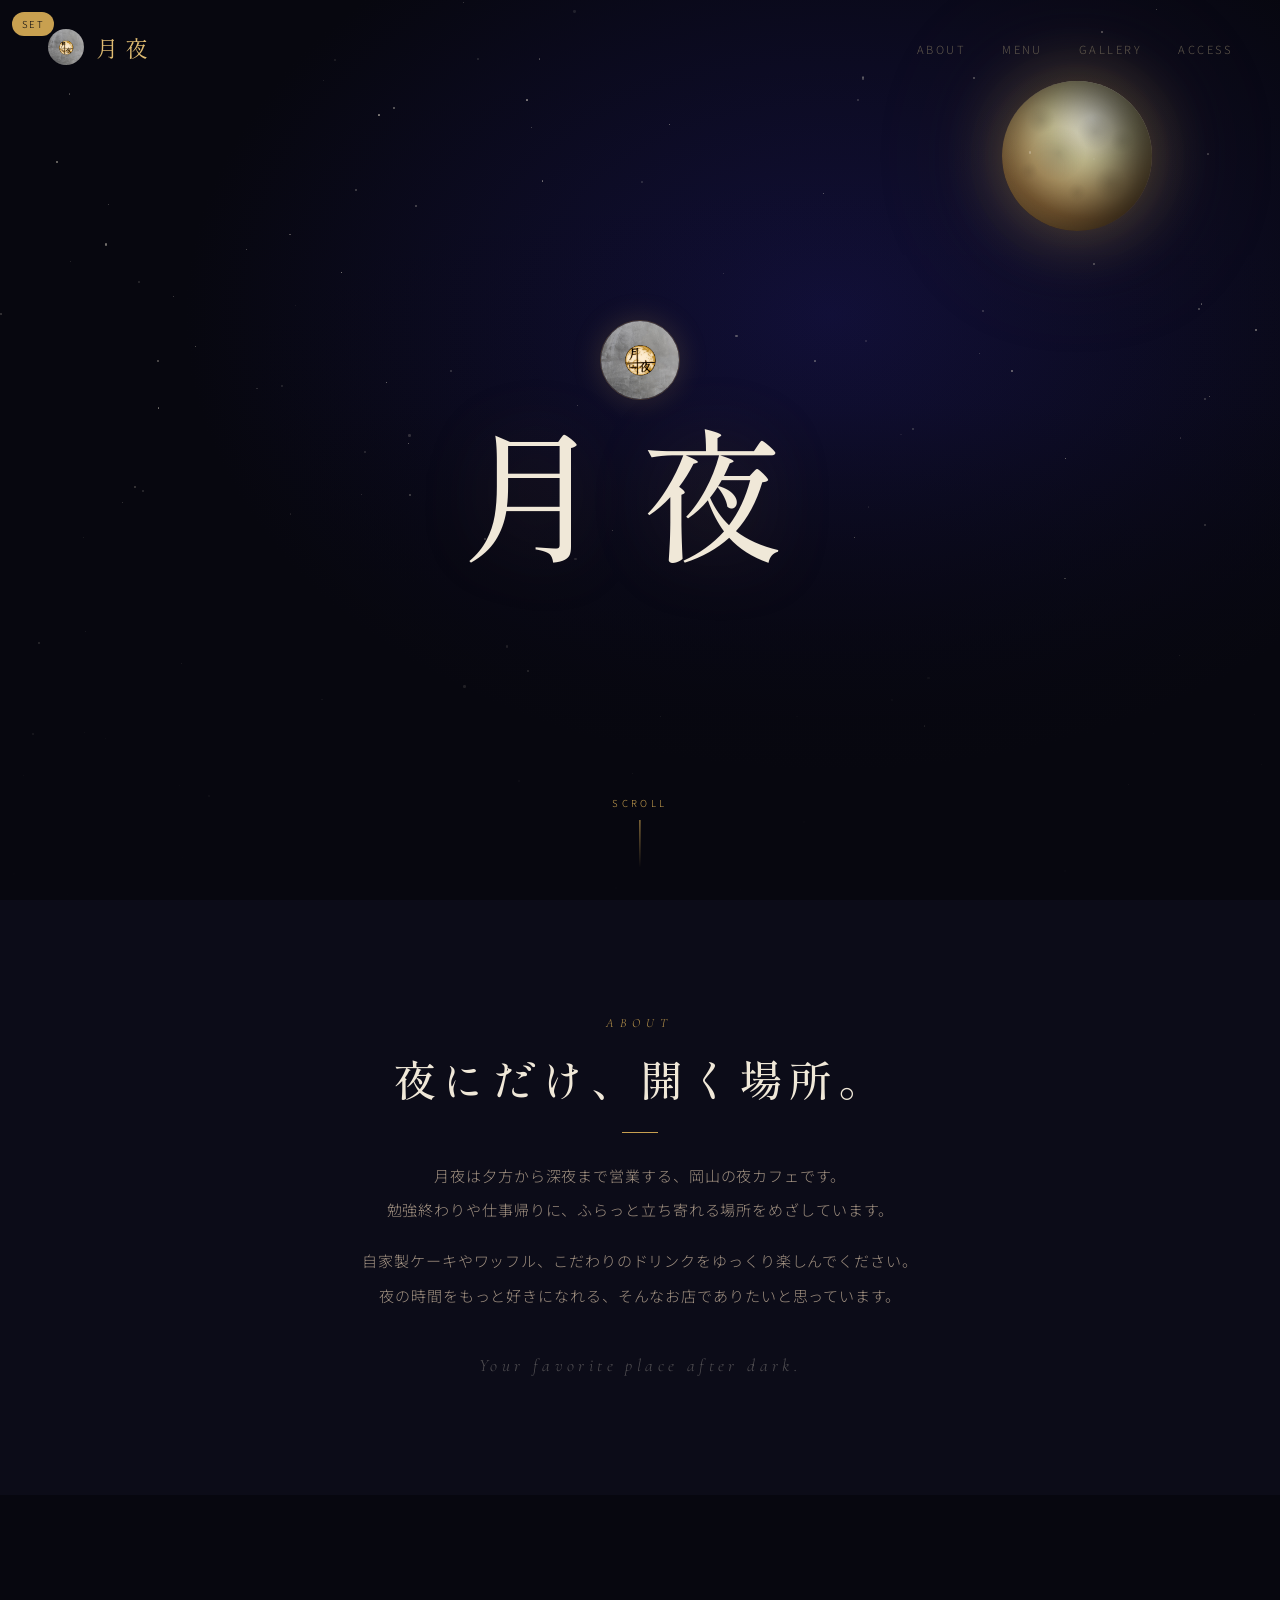
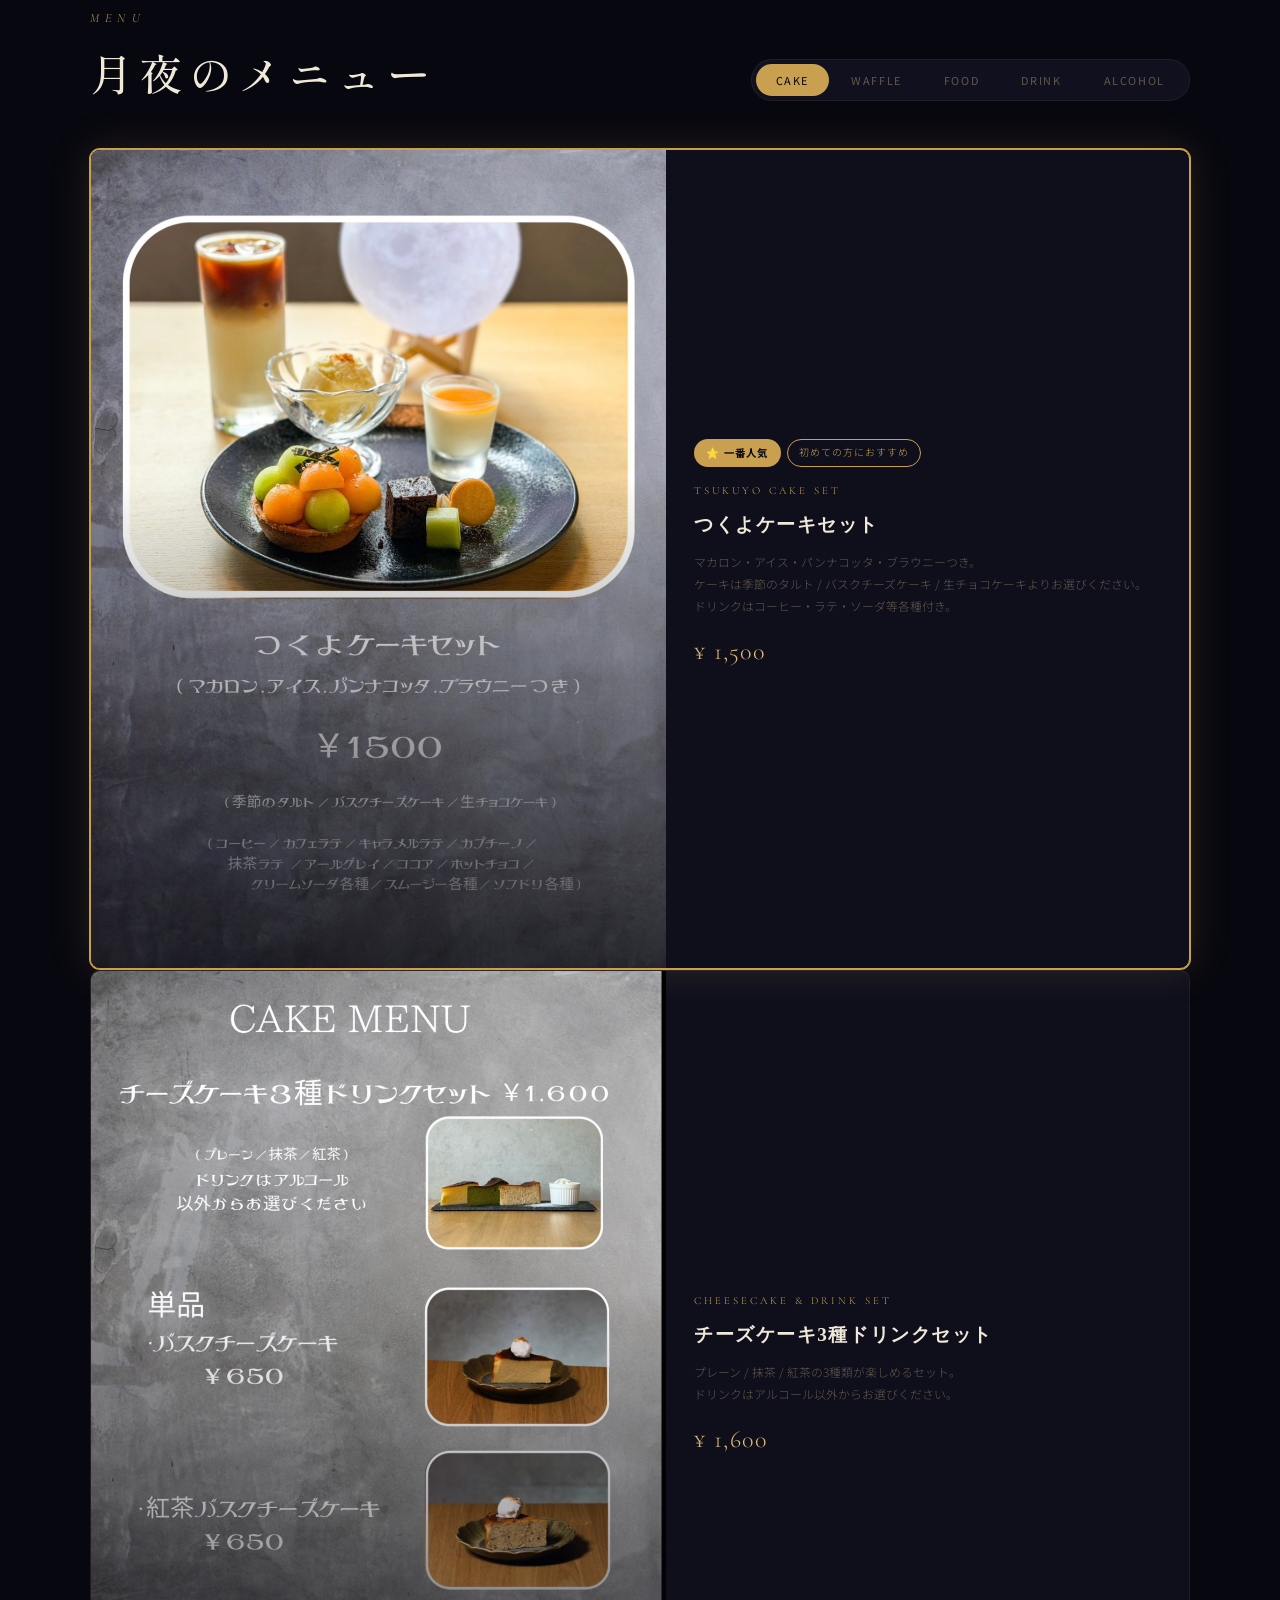
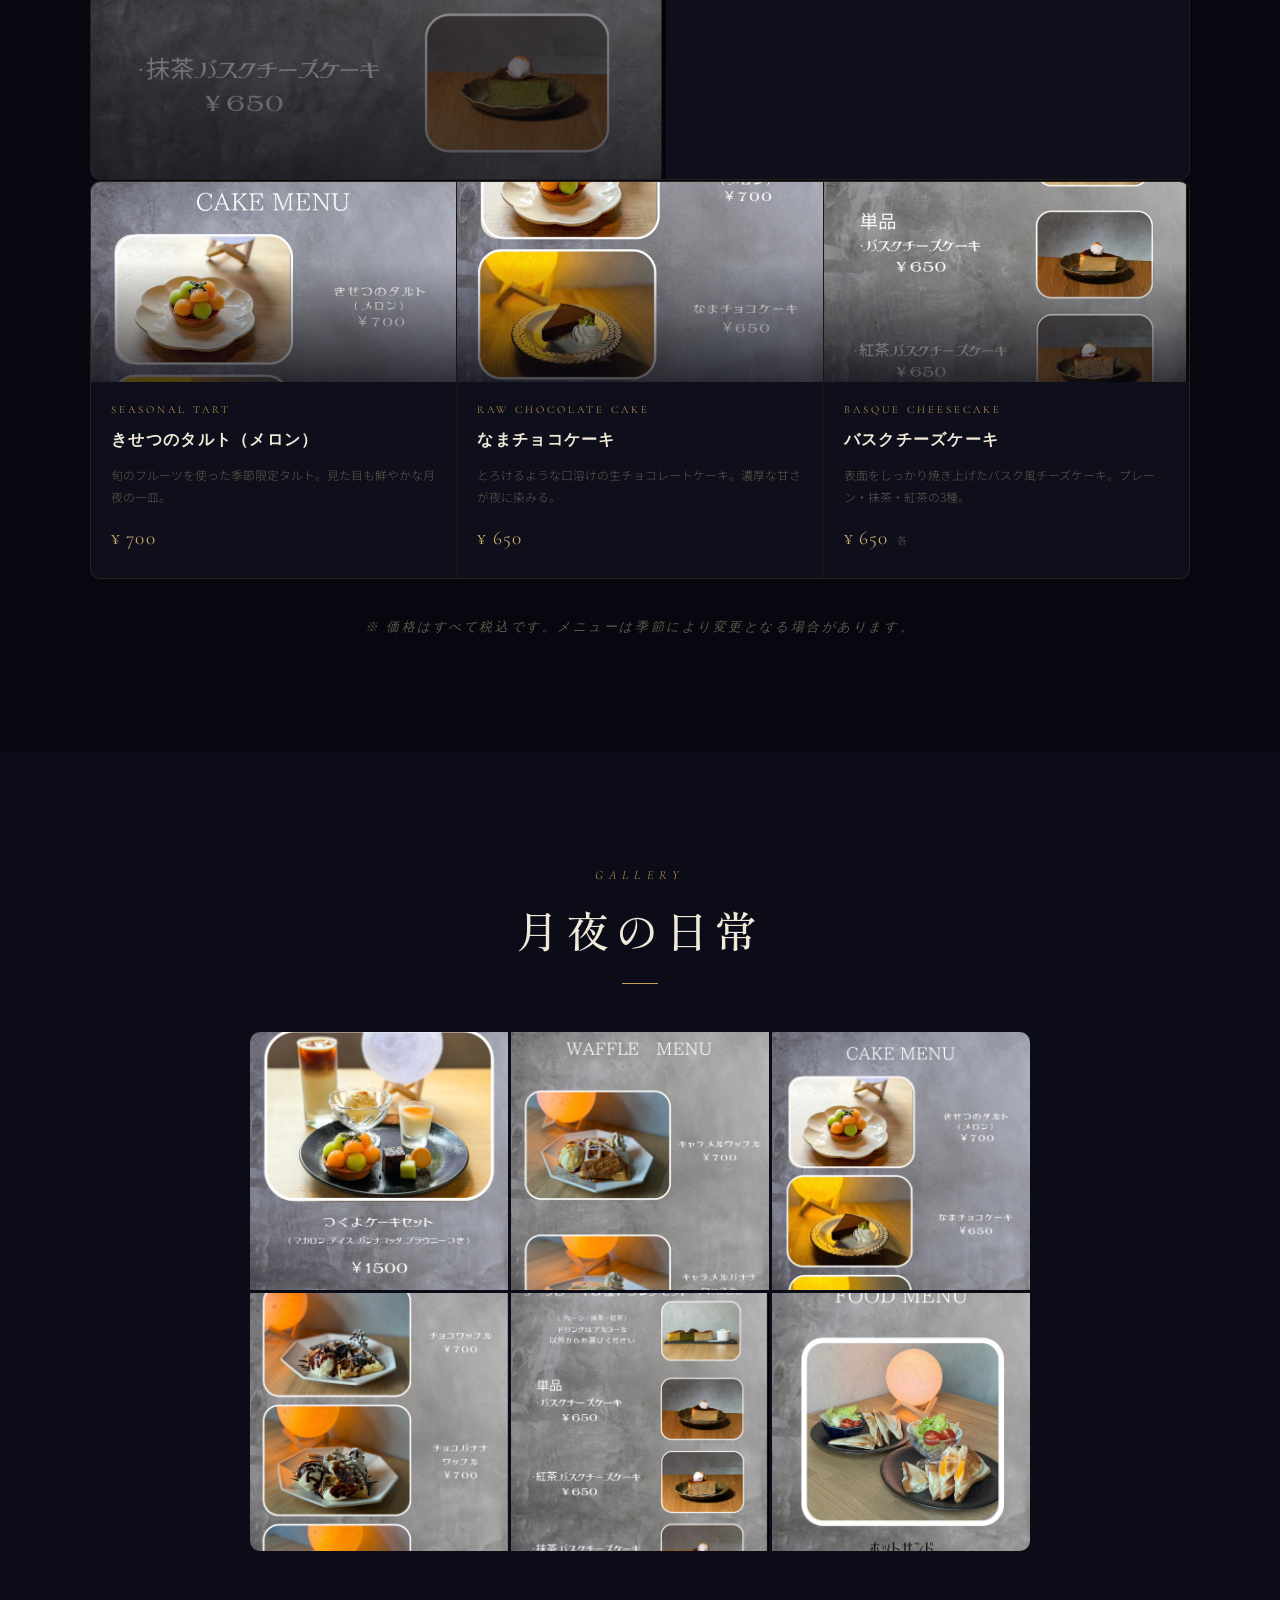
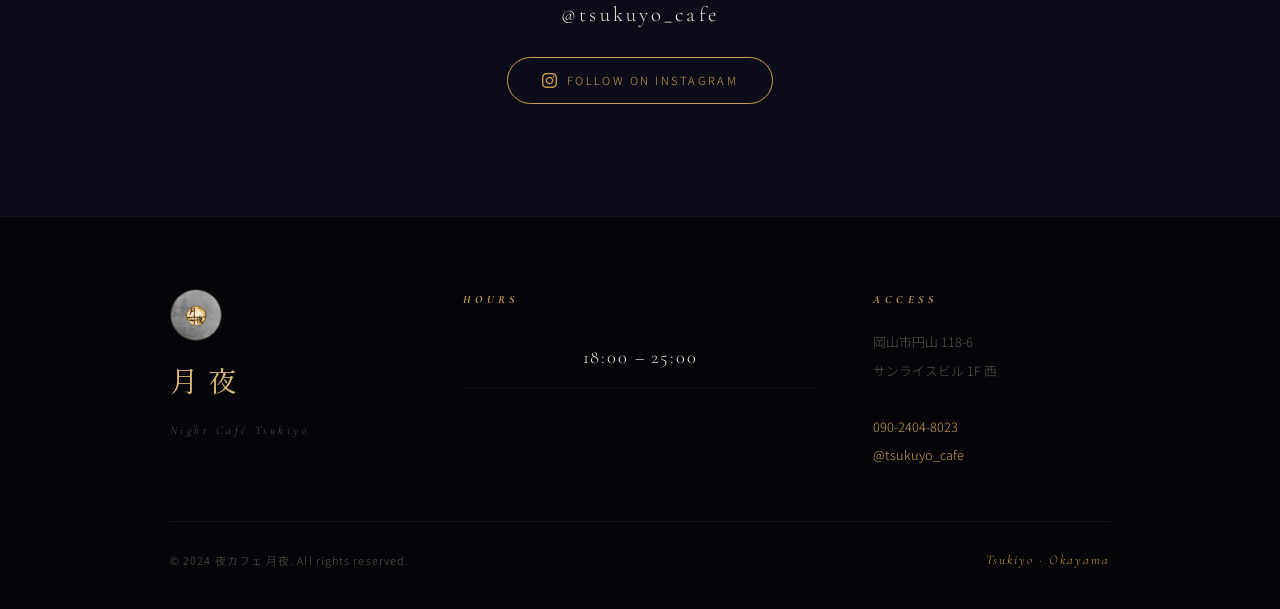
==== commit a214e3d2: "Remove hero subtitle, realistic moon with craters, update about text" ====
--- a/premium.html
+++ b/premium.html
@@ -60,7 +60,7 @@
 /* hero に実際の店舗写真を使う場合は上の background を削除してこちらを有効化 */
 /* .hero-bg-img{position:absolute;inset:0} */
 /* .hero-bg-img img{opacity:.45} */
-.hero-moon{position:absolute;top:11%;right:13%;width:108px;height:108px;border-radius:50%;background:radial-gradient(circle at 38% 38%,#fff9e8,#e8c870 42%,#c89840 72%,#8a6010);box-shadow:0 0 60px rgba(200,160,80,.4),0 0 130px rgba(200,160,80,.14);animation:moonGlow 5s ease-in-out infinite}
+.hero-moon{position:absolute;top:9%;right:10%;width:150px;height:150px;border-radius:50%;background:radial-gradient(circle at 38% 48%,rgba(0,0,0,.16) 0%,transparent 22%),radial-gradient(circle at 62% 34%,rgba(0,0,0,.12) 0%,transparent 13%),radial-gradient(circle at 26% 26%,rgba(0,0,0,.10) 0%,transparent 9%),radial-gradient(circle at 72% 68%,rgba(0,0,0,.10) 0%,transparent 11%),radial-gradient(circle at 50% 74%,rgba(0,0,0,.08) 0%,transparent 7%),radial-gradient(circle at 80% 40%,rgba(0,0,0,.08) 0%,transparent 8%),radial-gradient(circle at 18% 60%,rgba(0,0,0,.07) 0%,transparent 6%),radial-gradient(circle at 60%25%,#fffeee 0%,#eeeacc 14%,#d0c898 30%,#a89060 50%,#785830 70%,#40280a 100%);box-shadow:inset -28px 12px 55px rgba(0,0,0,.72),inset 5px -5px 14px rgba(255,248,200,.08),0 0 65px rgba(210,172,80,.42),0 0 160px rgba(210,172,80,.13);animation:moonGlow 5s ease-in-out infinite}
 .hero-stars{position:absolute;inset:0;pointer-events:none}
 .star{position:absolute;border-radius:50%;background:#e8e0d0;animation:twinkle var(--d,3s) var(--dl,0s) ease-in-out infinite}
 .hero-vignette{position:absolute;inset:0;background:linear-gradient(to bottom,rgba(7,7,15,0) 0%,rgba(7,7,15,.08) 45%,rgba(7,7,15,.8) 80%,rgba(7,7,15,1) 100%)}
@@ -185,7 +185,7 @@
 /* KEYFRAMES */
 @keyframes fadeUp{from{opacity:0;transform:translateY(16px)}to{opacity:1;transform:none}}
 @keyframes fadeIn{from{opacity:0}to{opacity:1}}
-@keyframes moonGlow{0%,100%{box-shadow:0 0 50px rgba(200,160,80,.35),0 0 110px rgba(200,160,80,.12)}50%{box-shadow:0 0 85px rgba(200,160,80,.58),0 0 170px rgba(200,160,80,.2)}}
+@keyframes moonGlow{0%,100%{box-shadow:inset -28px 12px 55px rgba(0,0,0,.72),inset 5px -5px 14px rgba(255,248,200,.08),0 0 55px rgba(210,172,80,.38),0 0 130px rgba(210,172,80,.11)}50%{box-shadow:inset -28px 12px 55px rgba(0,0,0,.72),inset 5px -5px 14px rgba(255,248,200,.08),0 0 90px rgba(210,172,80,.58),0 0 200px rgba(210,172,80,.19)}}
 @keyframes twinkle{0%,100%{opacity:.15;transform:scale(1)}50%{opacity:1;transform:scale(1.3)}}
 @keyframes scrollPulse{0%,100%{opacity:.3;height:48px}50%{opacity:1;height:62px}}
 
@@ -206,7 +206,7 @@
   .nav-logo-text{font-size:1.2rem}
   .nav-logo-img{width:30px;height:30px}
   .section{padding:56px 16px}
-  .hero-moon{width:60px;height:60px;top:8%;right:6%}
+  .hero-moon{width:90px;height:90px;top:8%;right:5%}
   .hero-logo-mark{width:64px;height:64px}
   .hero-en{font-size:.8rem;letter-spacing:.3em}
   .mgrid{grid-template-columns:1fr}
@@ -267,7 +267,6 @@
   <div class="hero-stars" id="stars"></div>
   <div class="hero-vignette"></div>
   <div class="hero-content">
-    <span class="hero-en">Night Café · Okayama</span>
     <div class="hero-logo-wrap">
       <div class="hero-logo-mark">
         <img src="S__49872913.jpg" alt="月夜">
@@ -289,7 +288,7 @@
       <h2 class="h2">夜にだけ、開く場所。</h2>
       <div class="rule rule--c"></div>
       <p class="about-body">
-        月夜は夕方から深夜まで営業する、岡山のナイトカフェです。<br>
+        月夜は夕方から深夜まで営業する、岡山の夜カフェです。<br>
         勉強終わりや仕事帰りに、ふらっと立ち寄れる場所をめざしています。
       </p>
       <p class="about-body">
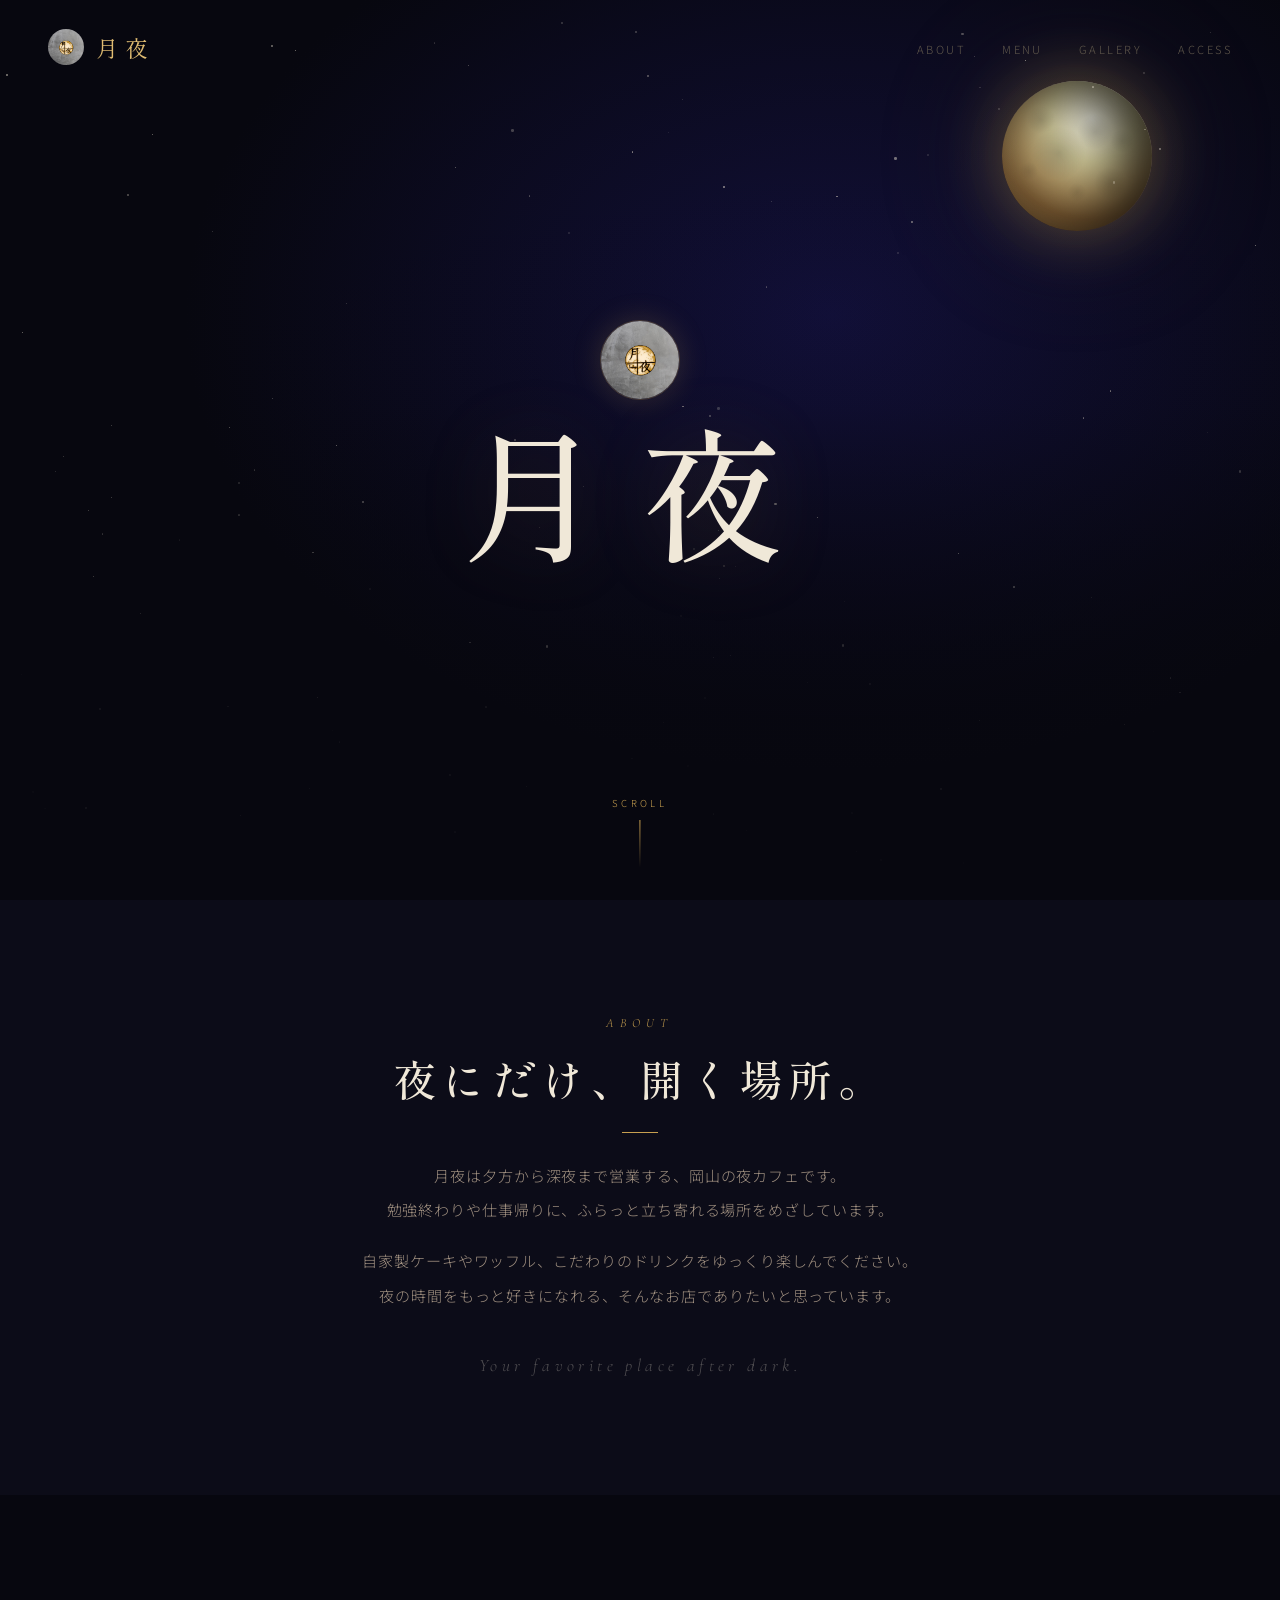
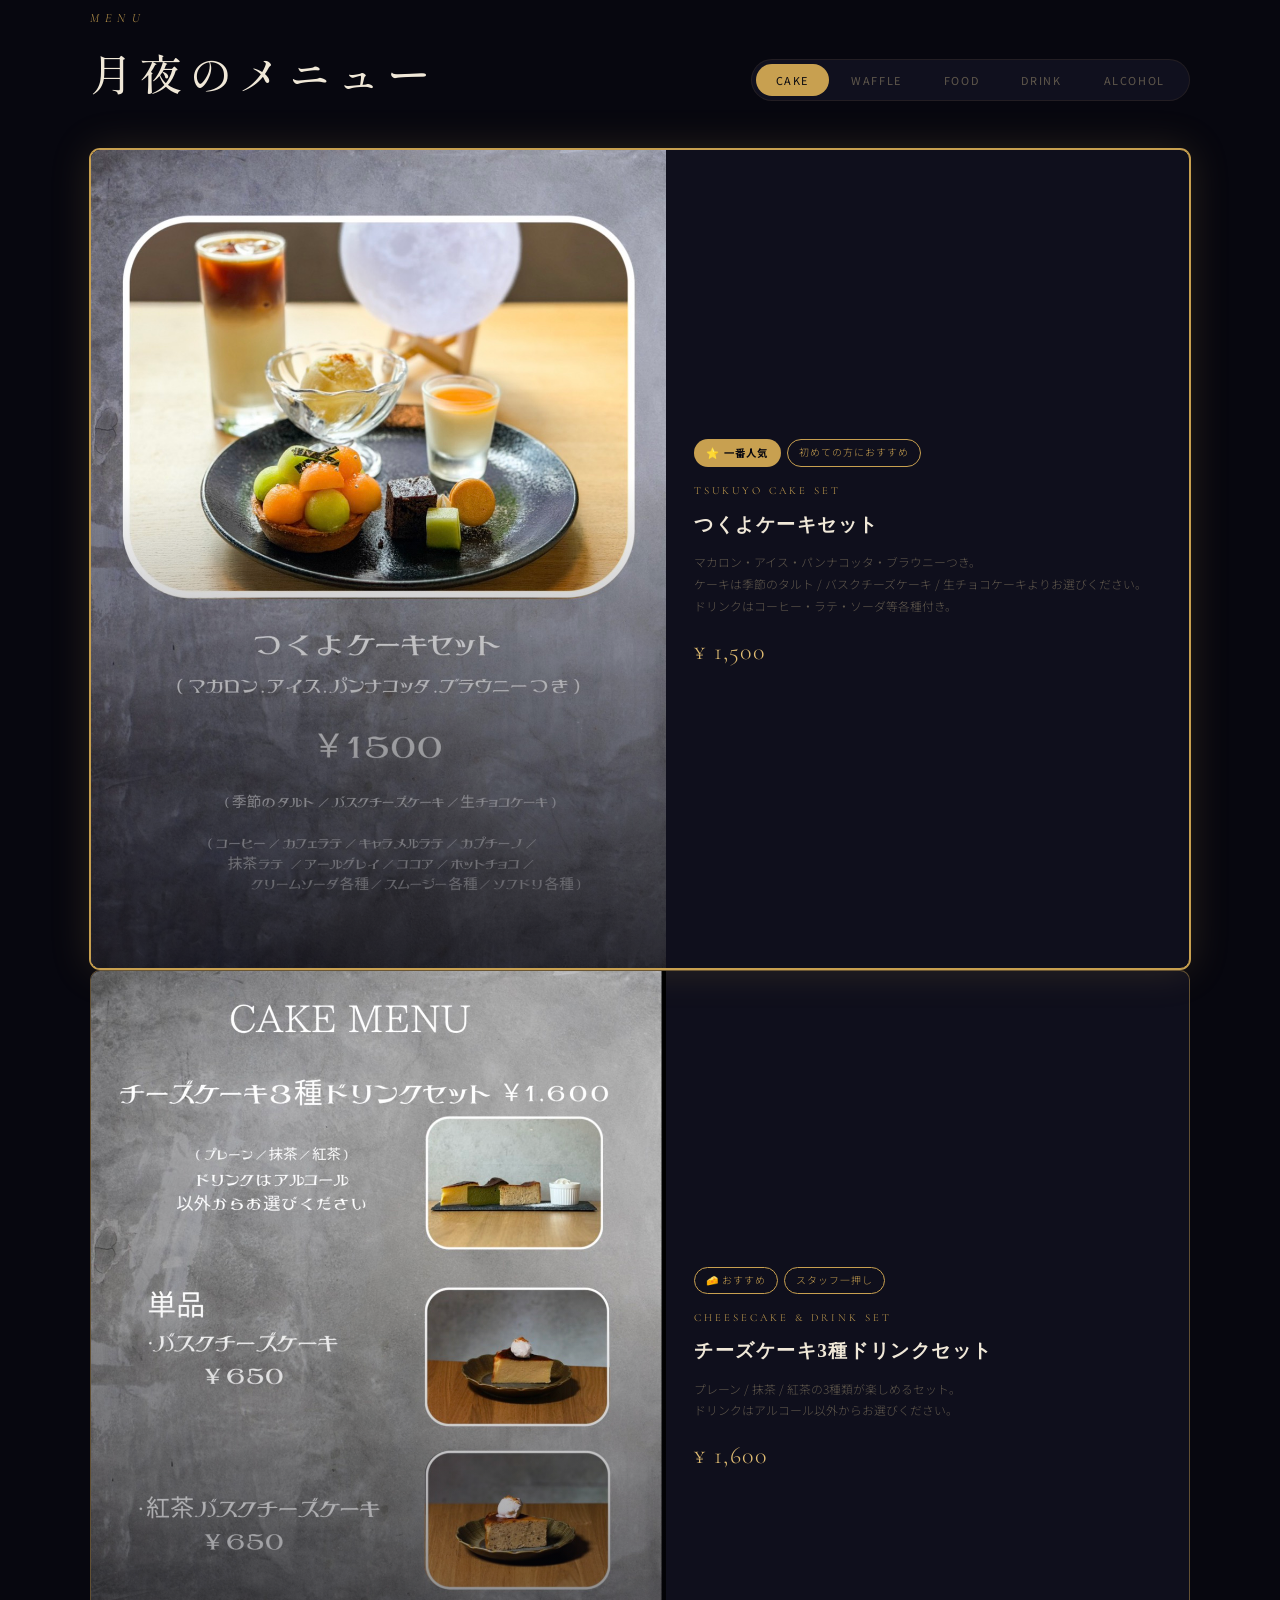
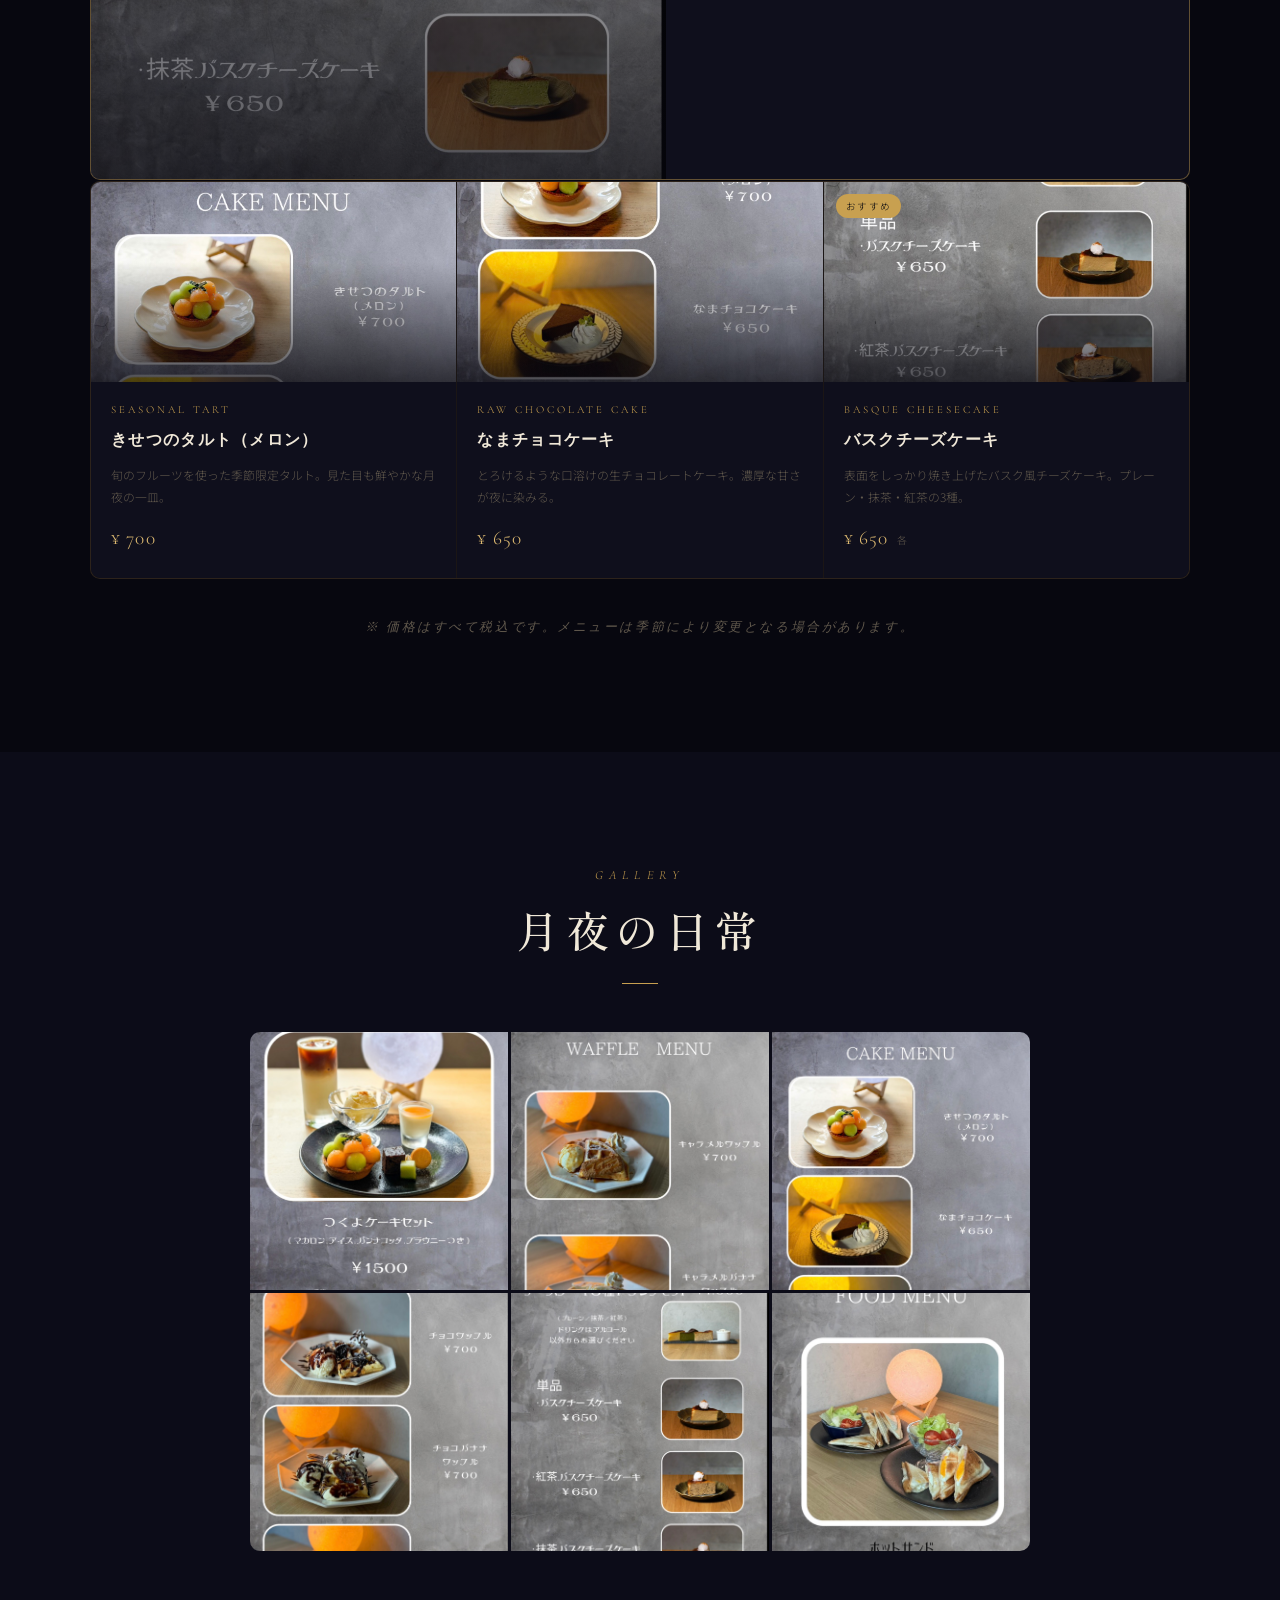
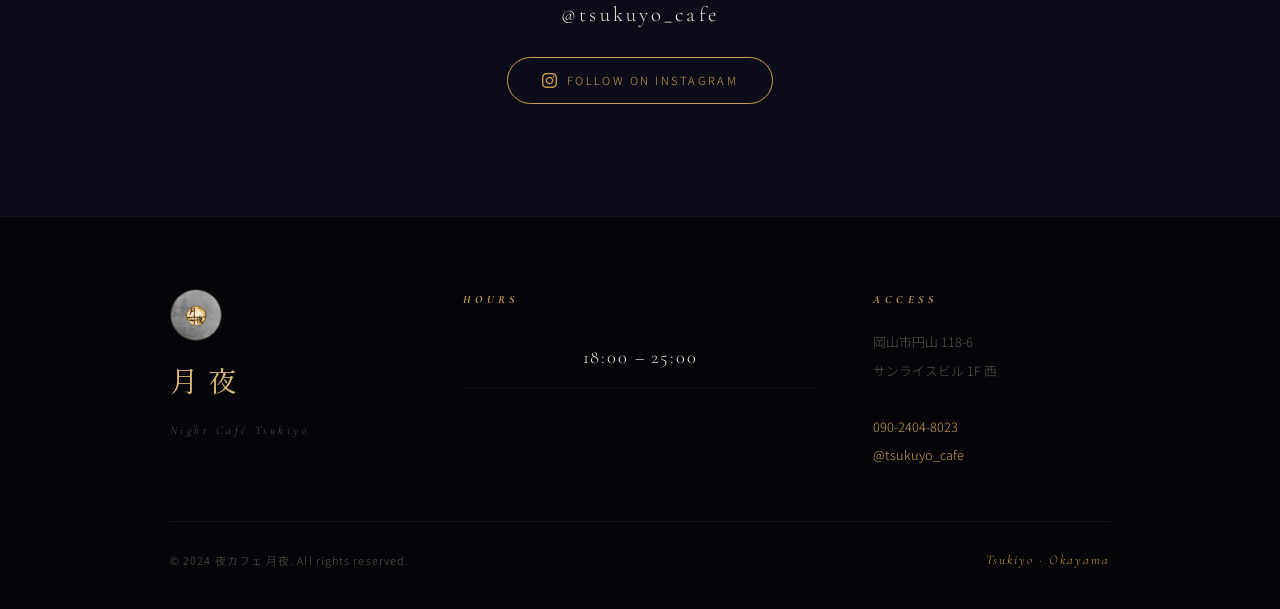
==== commit 58bde66e: "Highlight cheesecake as recommended item" ====
--- a/premium.html
+++ b/premium.html
@@ -400,13 +400,16 @@
         </div>
       </div>
       <!-- チーズケーキ3種セット (wide) -->
-      <div class="set-card r" style="margin-top:1px">
+      <div class="set-card r" style="margin-top:1px;border-color:rgba(200,160,80,.45)">
         <div class="mcard-img">
           <img src="S__49872916.jpg" alt="チーズケーキ3種" style="object-position:center 30%">
         </div>
         <div class="mcard-body">
-          <span class="mcard-tag">Set</span>
-          <p class="mcard-en" style="margin-top:8px">Cheesecake &amp; Drink Set</p>
+          <div class="featured-badges">
+            <span class="badge-sub">🧀 おすすめ</span>
+            <span class="badge-sub">スタッフ一押し</span>
+          </div>
+          <p class="mcard-en">Cheesecake &amp; Drink Set</p>
           <h3 class="mcard-name">チーズケーキ3種ドリンクセット</h3>
           <p class="mcard-desc">プレーン / 抹茶 / 紅茶の3種類が楽しめるセット。<br>ドリンクはアルコール以外からお選びください。</p>
           <p class="mcard-price">¥ 1,600</p>
@@ -438,6 +441,7 @@
         </div>
         <div class="mcard r d2">
           <div class="mcard-img">
+            <span class="mcard-tag">おすすめ</span>
             <img src="S__49872916.jpg" alt="バスクチーズケーキ" style="object-position:center 55%">
           </div>
           <div class="mcard-body">
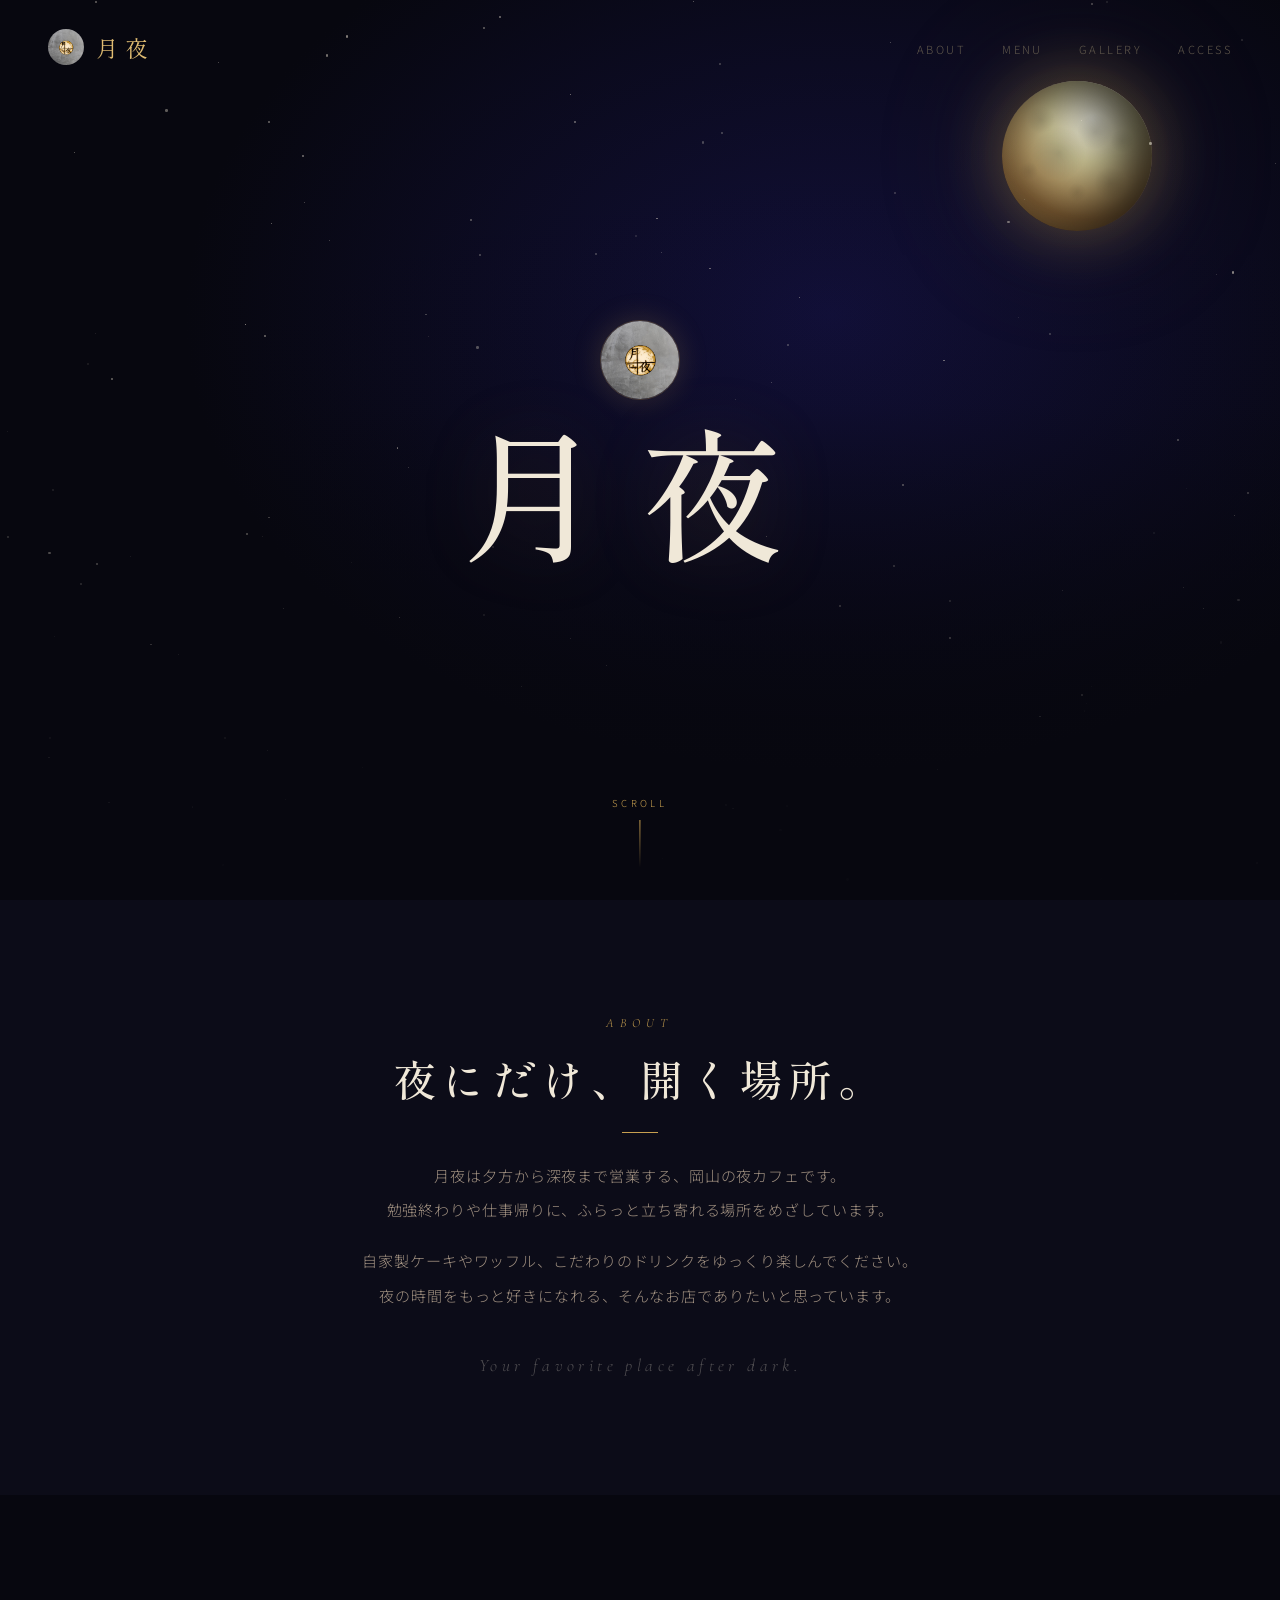
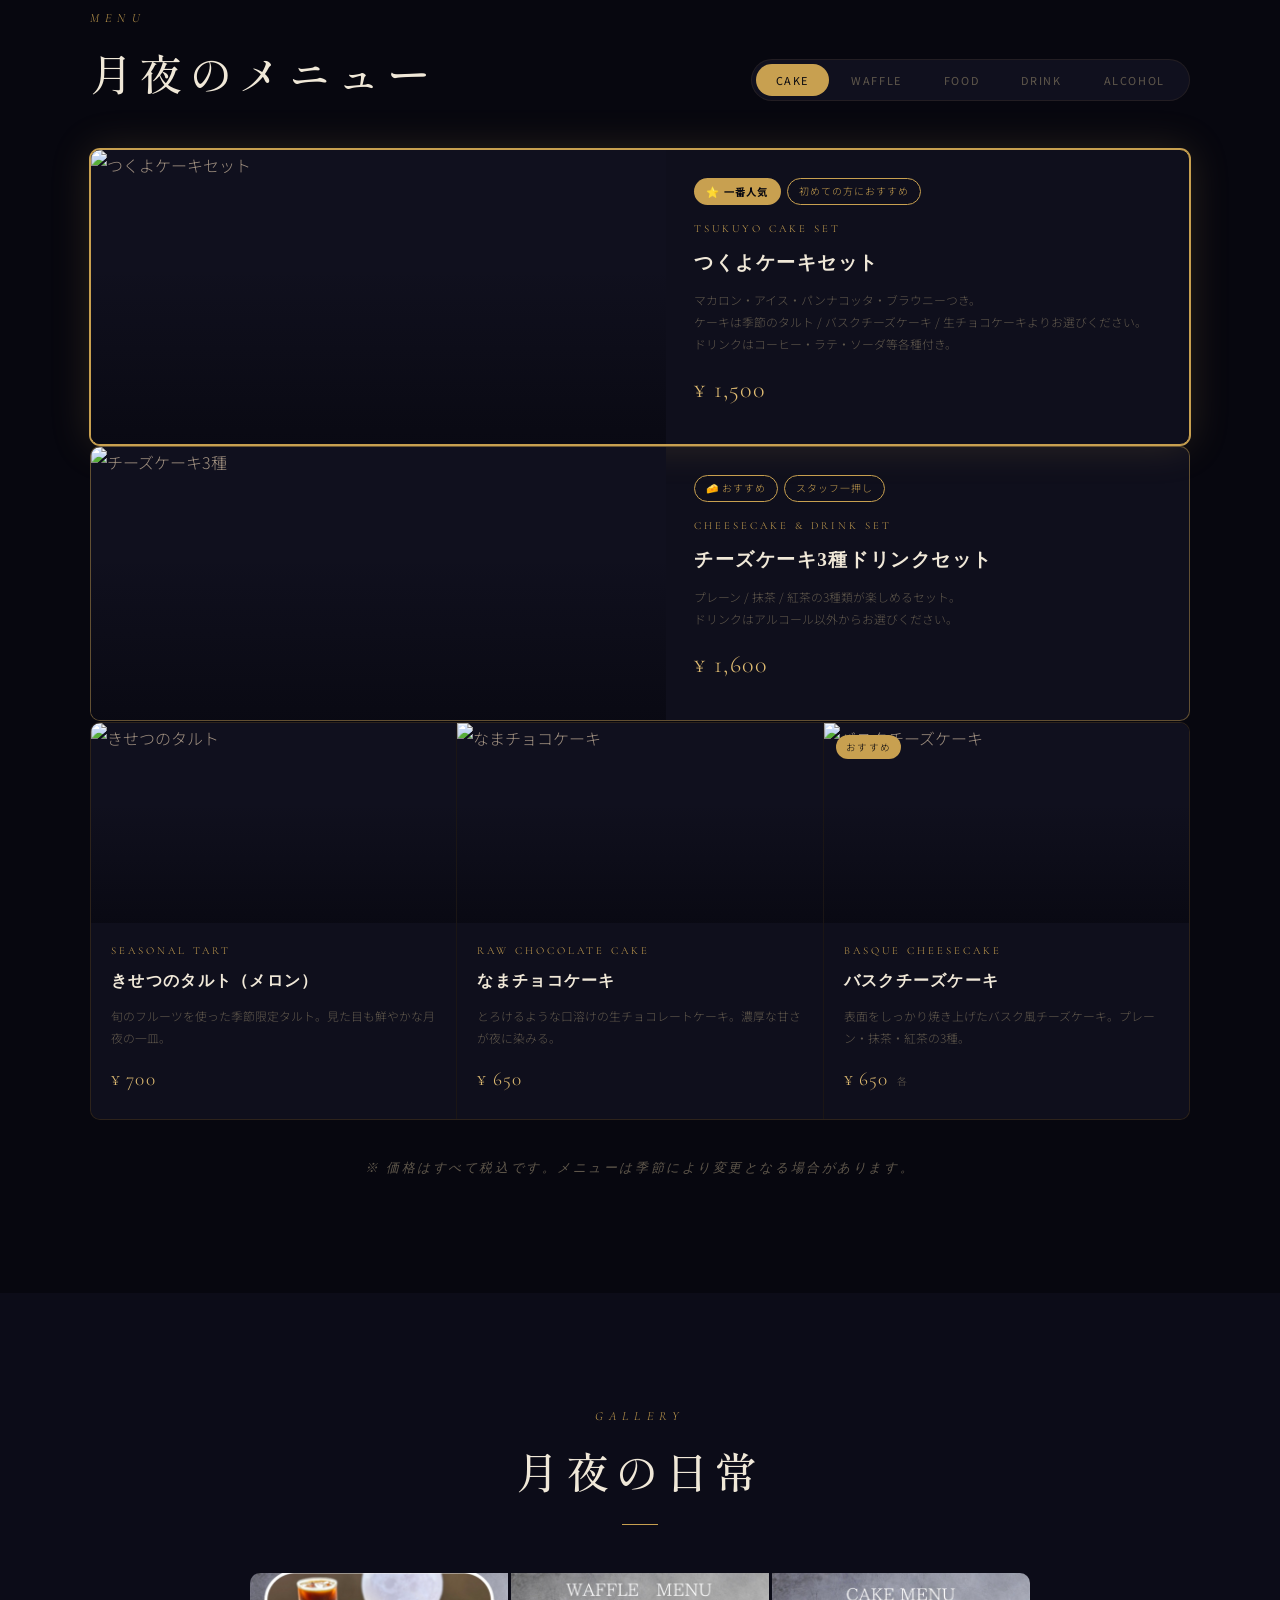
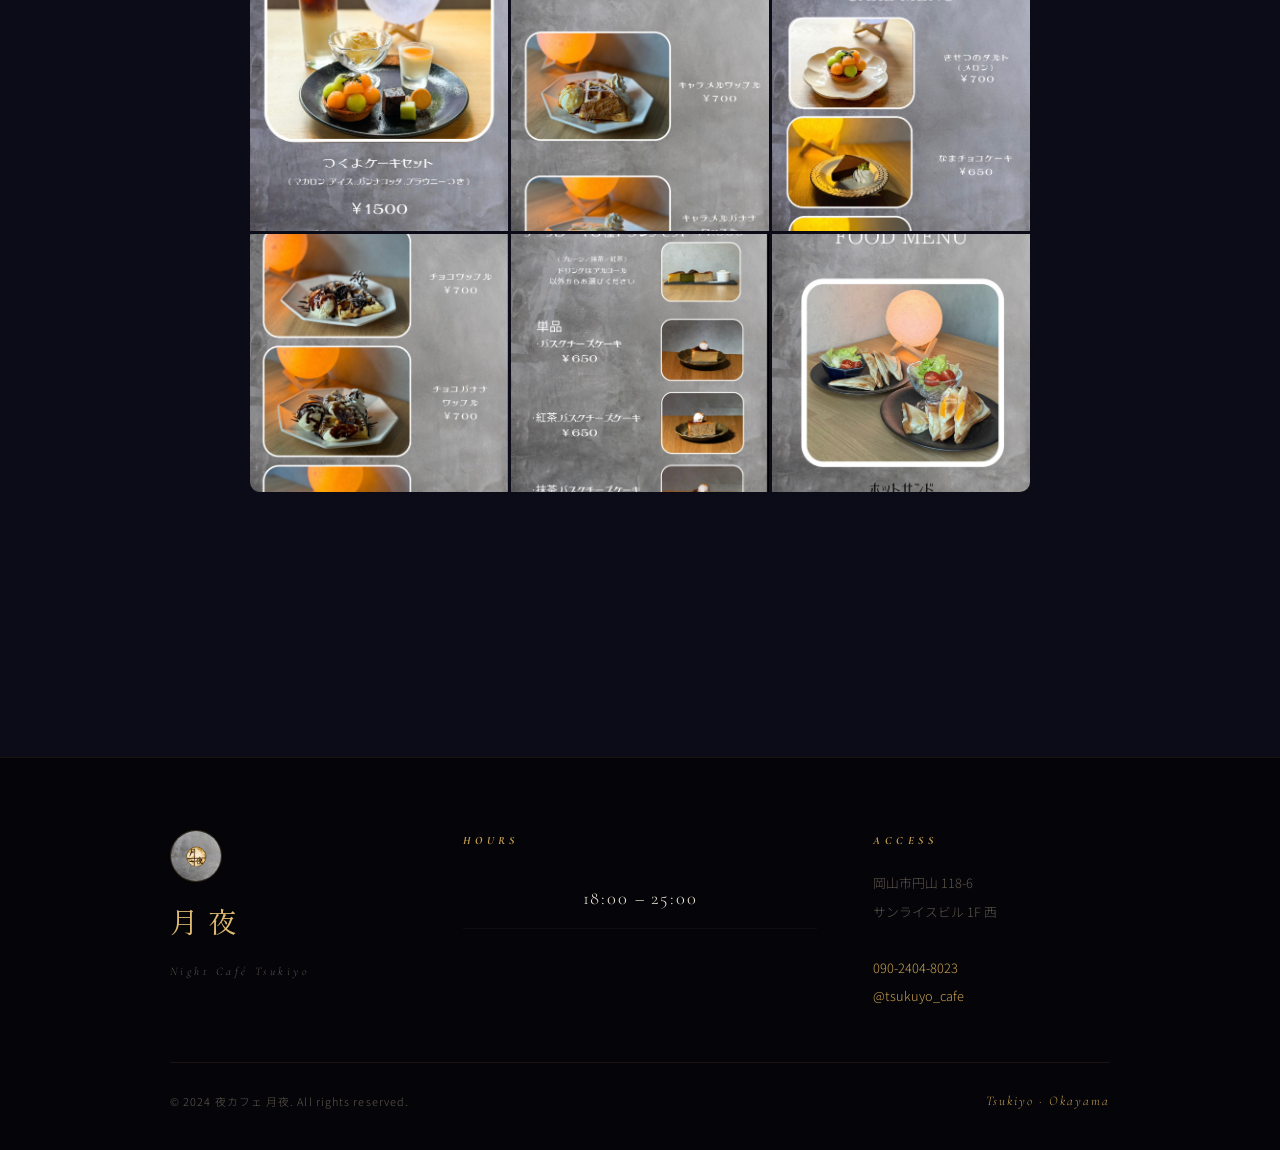
==== commit 564fcf2d: "Replace menu card images with clean food-only photos" ====
--- a/premium.html
+++ b/premium.html
@@ -386,7 +386,7 @@
       <!-- つくよケーキセット (wide) -->
       <div class="set-card featured r">
         <div class="mcard-img">
-          <img src="S__49872915.jpg" alt="つくよケーキセット" style="object-position:center top">
+          <img src="https://images.unsplash.com/photo-1571115261-29266776756b?auto=format&fit=crop&w=800&q=80" alt="つくよケーキセット">
         </div>
         <div class="mcard-body">
           <div class="featured-badges">
@@ -402,7 +402,7 @@
       <!-- チーズケーキ3種セット (wide) -->
       <div class="set-card r" style="margin-top:1px;border-color:rgba(200,160,80,.45)">
         <div class="mcard-img">
-          <img src="S__49872916.jpg" alt="チーズケーキ3種" style="object-position:center 30%">
+          <img src="https://images.unsplash.com/photo-1565958011703-44f9829ba187?auto=format&fit=crop&w=800&q=80" alt="チーズケーキ3種">
         </div>
         <div class="mcard-body">
           <div class="featured-badges">
@@ -419,7 +419,7 @@
       <div class="mgrid" style="margin-top:1px">
         <div class="mcard r">
           <div class="mcard-img">
-            <img src="S__49872914.jpg" alt="きせつのタルト" style="object-position:center 10%">
+            <img src="https://images.unsplash.com/photo-1464305795204-6f5bbfc7fb81?auto=format&fit=crop&w=600&q=80" alt="きせつのタルト">
           </div>
           <div class="mcard-body">
             <p class="mcard-en">Seasonal Tart</p>
@@ -430,7 +430,7 @@
         </div>
         <div class="mcard r d1">
           <div class="mcard-img">
-            <img src="S__49872914.jpg" alt="なまチョコケーキ" style="object-position:center 50%">
+            <img src="https://images.unsplash.com/photo-1578985545062-69928b1d9587?auto=format&fit=crop&w=600&q=80" alt="なまチョコケーキ">
           </div>
           <div class="mcard-body">
             <p class="mcard-en">Raw Chocolate Cake</p>
@@ -442,7 +442,7 @@
         <div class="mcard r d2">
           <div class="mcard-img">
             <span class="mcard-tag">おすすめ</span>
-            <img src="S__49872916.jpg" alt="バスクチーズケーキ" style="object-position:center 55%">
+            <img src="https://images.unsplash.com/photo-1533134486753-c833f0ed4866?auto=format&fit=crop&w=600&q=80" alt="バスクチーズケーキ">
           </div>
           <div class="mcard-body">
             <p class="mcard-en">Basque Cheesecake</p>
@@ -459,7 +459,7 @@
       <div class="mgrid">
         <div class="mcard r">
           <div class="mcard-img">
-            <img src="S__49872917.jpg" alt="キャラメルワッフル" style="object-position:center 20%">
+            <img src="https://images.unsplash.com/photo-1562376552-0d160a2f238d?auto=format&fit=crop&w=600&q=80" alt="キャラメルワッフル">
           </div>
           <div class="mcard-body">
             <p class="mcard-en">Caramel Waffle</p>
@@ -470,7 +470,7 @@
         </div>
         <div class="mcard r d1">
           <div class="mcard-img">
-            <img src="S__49872917.jpg" alt="キャラメルバナナワッフル" style="object-position:center 75%">
+            <img src="https://images.unsplash.com/photo-1484723091739-30acheid7f48?auto=format&fit=crop&w=600&q=80" alt="キャラメルバナナワッフル">
           </div>
           <div class="mcard-body">
             <p class="mcard-en">Caramel Banana Waffle</p>
@@ -481,7 +481,7 @@
         </div>
         <div class="mcard r d2">
           <div class="mcard-img">
-            <img src="S__49872918.jpg" alt="チョコワッフル" style="object-position:center 10%">
+            <img src="https://images.unsplash.com/photo-1606313483426-c9c4ec49b8f7?auto=format&fit=crop&w=600&q=80" alt="チョコワッフル">
           </div>
           <div class="mcard-body">
             <p class="mcard-en">Chocolate Waffle</p>
@@ -492,7 +492,7 @@
         </div>
         <div class="mcard r">
           <div class="mcard-img">
-            <img src="S__49872918.jpg" alt="チョコバナナワッフル" style="object-position:center 45%">
+            <img src="https://images.unsplash.com/photo-1550583724-b2692b85b150?auto=format&fit=crop&w=600&q=80" alt="チョコバナナワッフル">
           </div>
           <div class="mcard-body">
             <p class="mcard-en">Chocolate Banana Waffle</p>
@@ -503,7 +503,7 @@
         </div>
         <div class="mcard r d1">
           <div class="mcard-img">
-            <img src="S__49872918.jpg" alt="メープルワッフル" style="object-position:center 82%">
+            <img src="https://images.unsplash.com/photo-1587314168485-3236d6710814?auto=format&fit=crop&w=600&q=80" alt="メープルワッフル">
           </div>
           <div class="mcard-body">
             <p class="mcard-en">Maple Waffle</p>
@@ -519,7 +519,7 @@
     <div class="panel" id="p-food">
       <div class="set-card r" style="max-width:680px">
         <div class="mcard-img">
-          <img src="S__49872919.jpg" alt="ホットサンド" style="object-position:center 40%">
+          <img src="https://images.unsplash.com/photo-1528735602780-2552fd46c7af?auto=format&fit=crop&w=800&q=80" alt="ホットサンド">
         </div>
         <div class="mcard-body">
           <p class="mcard-en">Hot Sandwich</p>
